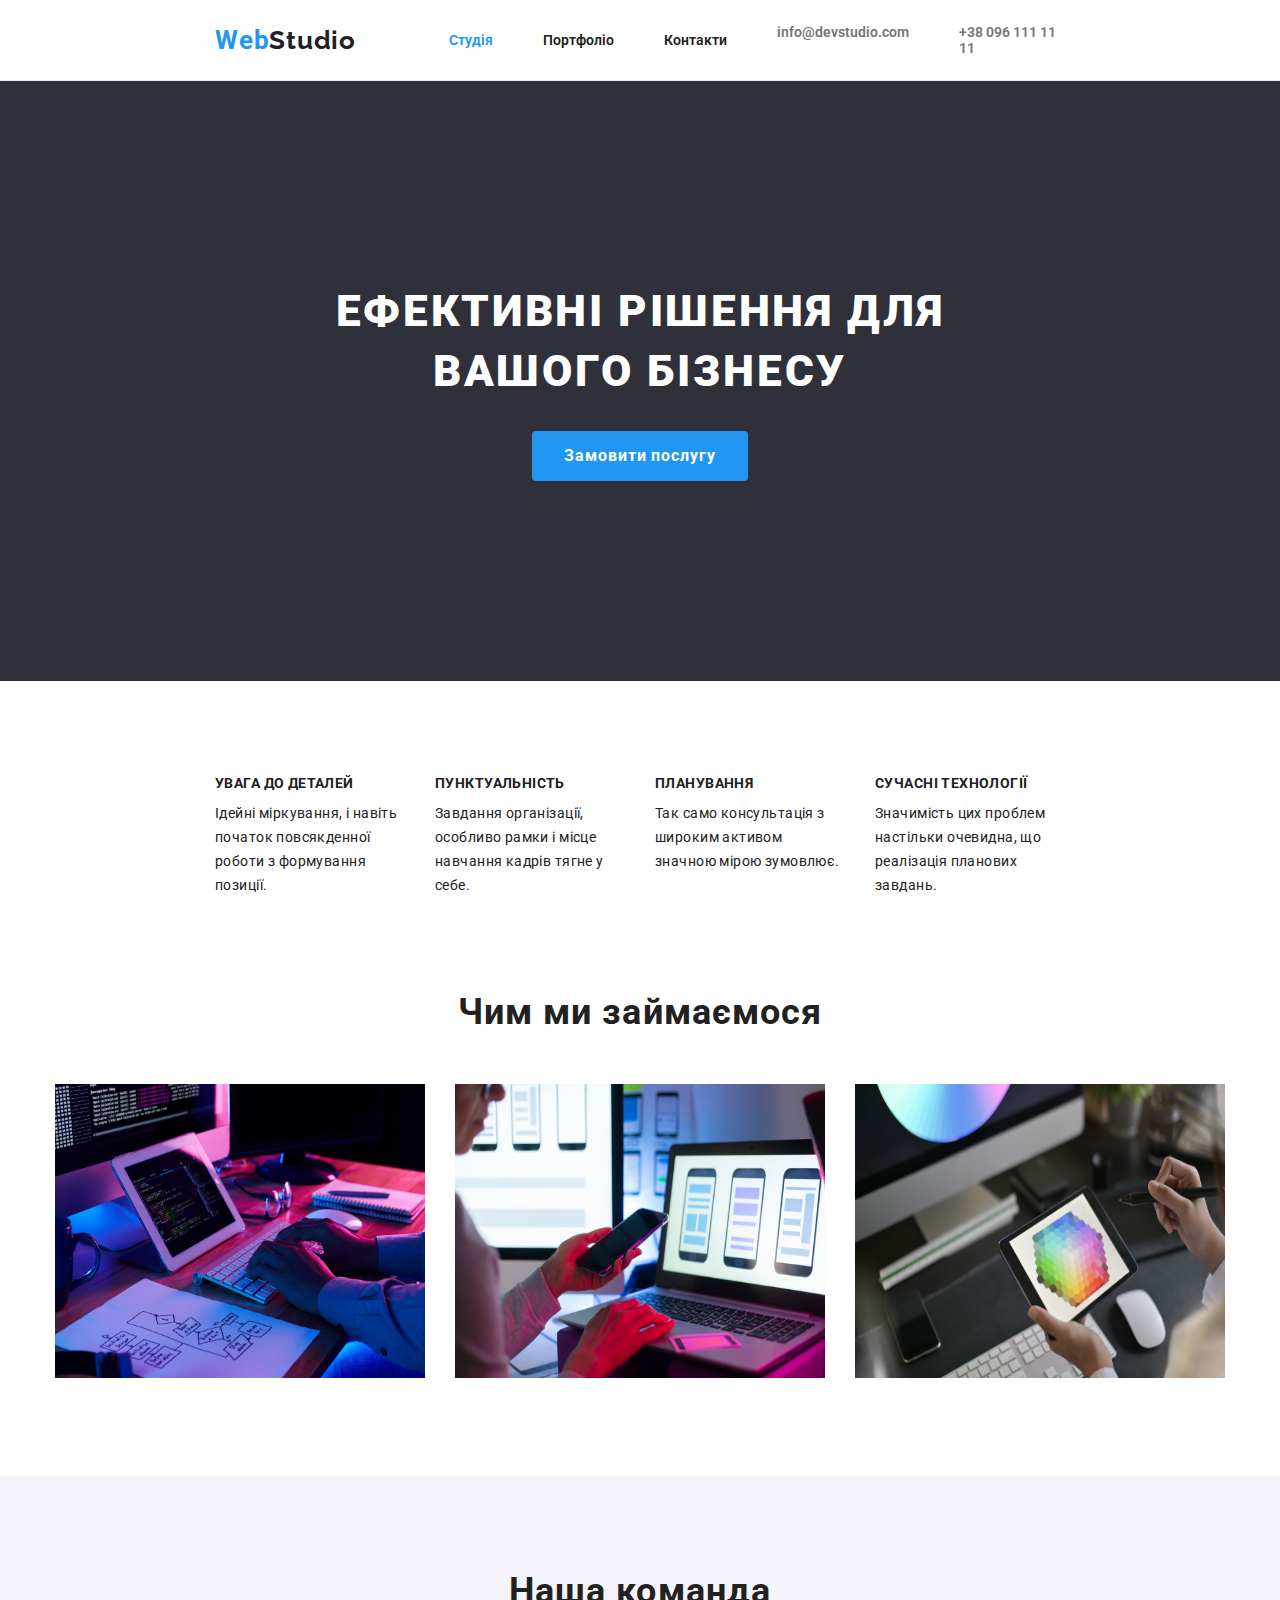
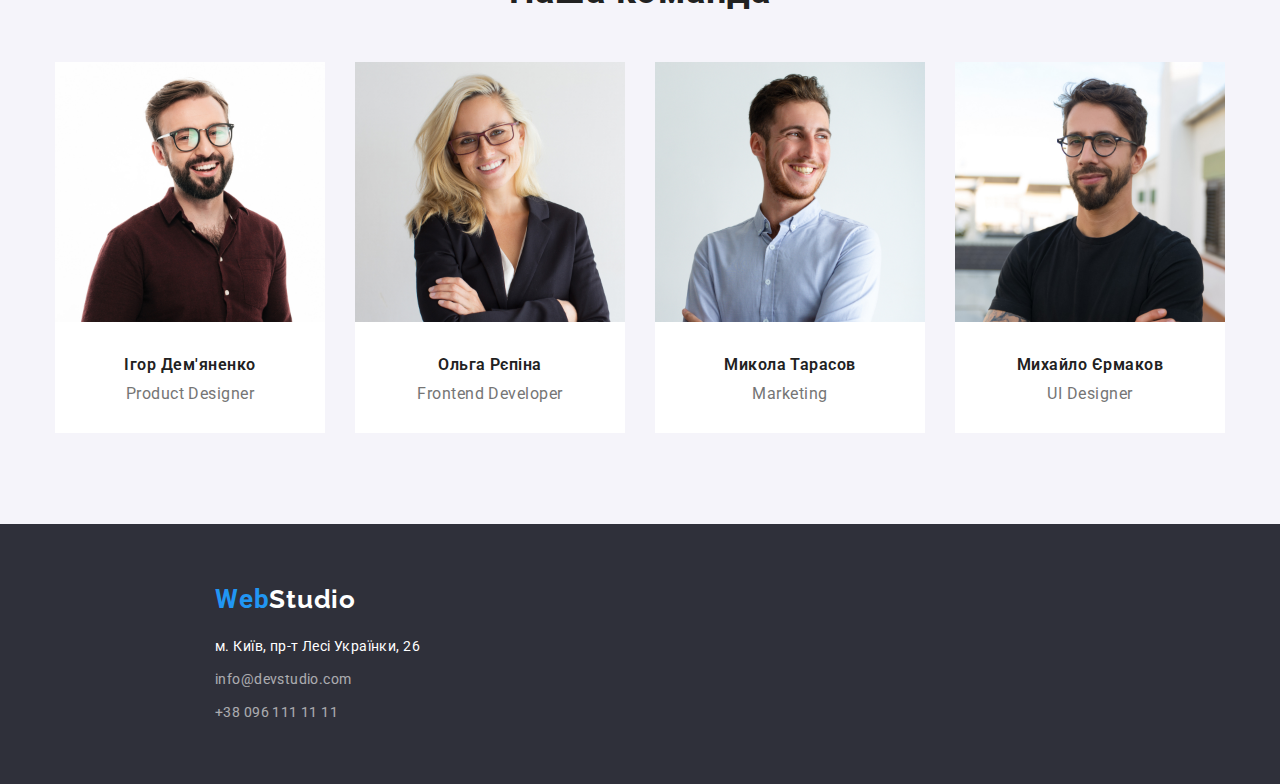
==== index.html @ af5ddb15 "1 commit" ====
<!DOCTYPE html>
<html lang="en">
<head>
    <meta charset="UTF-8">
    <meta name="viewport" content="width=device-width, initial-scale=1.0">
    <title>WebStudio</title>
    <link href="https://fonts.googleapis.com/css2?family=Roboto:wght@400;700&display=swap"  rel="stylesheet">
    <link href="https://fonts.googleapis.com/css2?family=Raleway:wght@400;700&display=swap" rel="stylesheet">
    <link rel="stylesheet" href="css/reset.css">
    <link rel="stylesheet" href="css/normalize.css">
    <link rel="stylesheet" href="css/styles.css">
    <link rel="stylesheet" href="css/index.css">
</head>
<body>
    <header>
        <section>
            <div class="container">
                <nav>
                    <a href="/index.html" class="main-title"><span>Web</span>Studio</a>
                    <ul>
                        <li><a href="/index.html" style="color: #2196F3;">Студія</a></li>
                        <li><a href="/portfolio.html">Портфоліо</a></li>
                        <li><a href="#our-team">Контакти</a></li>
                    </ul>
                </nav>
                <ul>
                    <li><a href="mailto:info@devstudio.com">info@devstudio.com</a></li>
                    <li>+38 096 111 11 11</li>
                </ul>
            </div>
        </section>
    </header>
    <main>
        <section class="resolution">
            <div class="container">
                <h1>Ефективні рішення для вашого бізнесу</h1>
                <div>
                    <button>Замовити послугу</button>
                </div>
            </div>
        </section>
        <section class="info">
            <div class="container">
                <ul>
                    <li>
                        <h5>Увага до деталей</h5>
                        <p>Ідейні міркування, і навіть початок повсякденної роботи з формування позиції.</p>
                    </li>
                    <li>
                        <h5>Пунктуальність</h5>
                        <p>Завдання організації, особливо рамки і місце навчання кадрів тягне у себе.</p>
                    </li>
                    <li>
                        <h5>Планування</h5>
                        <p>Так само консультація з широким активом значною мірою зумовлює.</p>
                    </li>
                    <li>
                        <h5>Сучасні технології</h5>
                        <p>Значимість цих проблем настільки очевидна, що реалізація планових завдань.</p>
                    </li>
                </ul>
            </div>
        </section>
        <section class="what-we-do">
            <div class="container">
                <h2>Чим ми займаємося</h2>
                <ul>
                    <li><img src="image/keyboard.jpg" alt="" width="370px" height="294px"></li>
                    <li><img src="image/telephone.jpg" alt="" width="370px" height="294px"></li>
                    <li><img src="image/table.jpg" alt="" width="370px" height="294px"></li>
                </ul>
            </div>
        </section>
        <section id="our-team">
            <div class="container">
                <h2>Наша команда</h2>
                <ul>
                    <li>
                        <img src="image/person1.jpg" alt="person1" width="270px" height="260px">
                        <h5>Ігор Дем'яненко</h5>
                        <h6>Product Designer</h6>
                    </li>
                    <li>
                        <img src="image/person2.jpg" alt="person2" width="270px" height="260px">
                        <h5>Ольга Рєпіна</h5>
                        <h6>Frontend Developer</h6>
                    </li>
                    <li>
                        <img src="image/person3.jpg" alt="person3" width="270px" height="260px">
                        <h5>Микола Тарасов</h5>
                        <h6>Marketing</h6>
                    </li>
                    <li>
                        <img src="image/person4.jpg" alt="person4" width="270px" height="260px">
                        <h5>Михайло Єрмаков</h5>
                        <h6>UI Designer</h6>
                    </li>
                </ul>
            </div>
        </section>
    </main>
    <footer>
        <section>
            <div class="container">
                <a href="/index.html" class="main-title"><span>Web</span>Studio</a>
                <div>
                    <ul>
                        <li><a href="https://www.google.com.ua/maps/place/GoITeens/@50.4270576,30.5377054,21z/data=!4m6!3m5!1s0x40d4cf11a1516e25:0xcb31e5389cead445!8m2!3d50.4270472!4d30.5377493!16s%2Fg%2F11kprqb_30?hl=ru&amp;entry=ttu&amp;g_ep=EgoyMDI0MTAxNi4wIKXMDSoASAFQAw%3D%3D" target="_blank">м. Київ, пр-т Лесі Українки, 26</a></li>
                        <li><a href="mailto:info@devstudio.com">info@devstudio.com</a></li>
                        <li>+38 096 111 11 11</li>
                    </ul>
                </div>
            </div>
        </section>
    </footer>
</body>
</html>
---- css/styles.css ----
.main-title
{
    font-family: 'Raleway';
    font-size: 26px;
    font-weight: 700;
    line-height: 30.52px;
    letter-spacing: 0.03em;
}

.main-title span
{
    color: #2196F3;
}

/* header */

header
{
    border-bottom: 1px solid #ECECEC;
}

header a:nth-of-type(n+2)
{
    font-size: 14px;
    font-weight: 500;
    line-height: 16.41px;
    letter-spacing: 0.02em;
}

header nav li a, header ul li
{
    font-size: 14px;
    font-weight: 600;
}

header li a:hover
{
    color: #2196F3;
}

header .container
{
    display: flex;
    align-items: center;
    height: 80px;
    justify-content: space-between;
}

header ul
{
    display: flex;
}

header nav
{
    display: flex;
    align-items: center;
}

header .container > ul li
{
    margin-left: 50px;
    color: #757575;
}

header nav ul
{
    margin-left: 93px;
    gap: 50px;
}

/* footer */

footer
{
    background-color: #2F303A;
}

footer .main-title
{
    color: #FFFFFF;
}

footer li
{
    font-size: 14px;
    font-weight: 400;
    line-height: 24px;
    letter-spacing: 0.03em;
    color: #FFFFFF;
}

footer li:nth-last-of-type(-n+2)
{
    opacity: 60%;
}

footer .container
{
    padding: 60px 15px;
}

footer ul
{
    display: flex;
    flex-direction: column;
    gap: 9px;
    padding-top: 20px;
}
---- css/index.css ----
/* main index*/

/* section 1 */

main .resolution
{
    background-color: #2F303A;
}

main .resolution h1
{
    font-size: 44px;
    font-weight: 900;
    line-height: 60px;
    letter-spacing: 0.06em;
    color: #FFFFFF;
    text-align: center;
    text-transform: uppercase;
    max-width: 700px;
    margin-bottom: 30px;
}

main .resolution button
{
    font-size: 16px;
    font-weight: 700;
    line-height: 30px;
    letter-spacing: 0.06em;
    color: #FFFFFF;
    background-color: #2196F3;
    border-radius: 4px;
    padding: 10px 32px;
    text-align: center;
    cursor: pointer;
}

main .resolution .container
{
    display: flex;
    flex-direction: column;
    justify-content: center;
    align-items: center;
    height: 600px;
}

/* section 2 */

main .info h5
{
    font-size: 14px;
    font-weight: 700;
    line-height: 16.41px;
    letter-spacing: 0.03em;
    margin-bottom: 10px;
    text-transform: uppercase;
}

main .info p
{
    font-size: 14px;
    font-weight: 400;
    line-height: 24px;
    letter-spacing: 0.03em;
}

main .info ul
{
    display: flex;
    justify-content: center;
    gap: 30px;
    margin: 94px 0;
}

main .info li
{
    width: 270px;
}

/* section 3 */

main .what-we-do h2
{
    font-size: 36px;
    font-weight: 700;
    line-height: 42.19px;
    letter-spacing: 0.03em;
    text-align: center;
    margin-bottom: 50px;
}

main .what-we-do .container
{
    display: flex;
    flex-direction: column;
}

main .what-we-do ul
{
    display: flex;
    justify-content: center;
    gap: 30px;
    margin-bottom: 94px;
}

/* section 4 */

main #our-team
{
    background-color: #F5F4FA;
    height: 648px;
}

main #our-team h2
{
    font-size: 36px;
    font-weight: 700;
    line-height: 42.19px;
    letter-spacing: 0.03em;
    text-align: center;
    margin-bottom: 50px;
}

main #our-team h5
{
    font-size: 16px;
    font-weight: 600;
    line-height: 18.75px;
    letter-spacing: 0.03em;
    text-align: center;
    margin: 30px 0 10px;
}

main #our-team h6
{
    font-size: 16px;
    font-weight: 400;
    line-height: 18.75px;
    letter-spacing: 0.03em;
    text-align: center;
    color: #757575;
    padding-bottom: 30px;
}

main #our-team .container
{
    padding: 94px 15px;
}

main #our-team ul
{
    display: flex;
    gap: 30px;
    justify-content: center;
}

main #our-team li
{
    background-color: #FFFFFF;
}
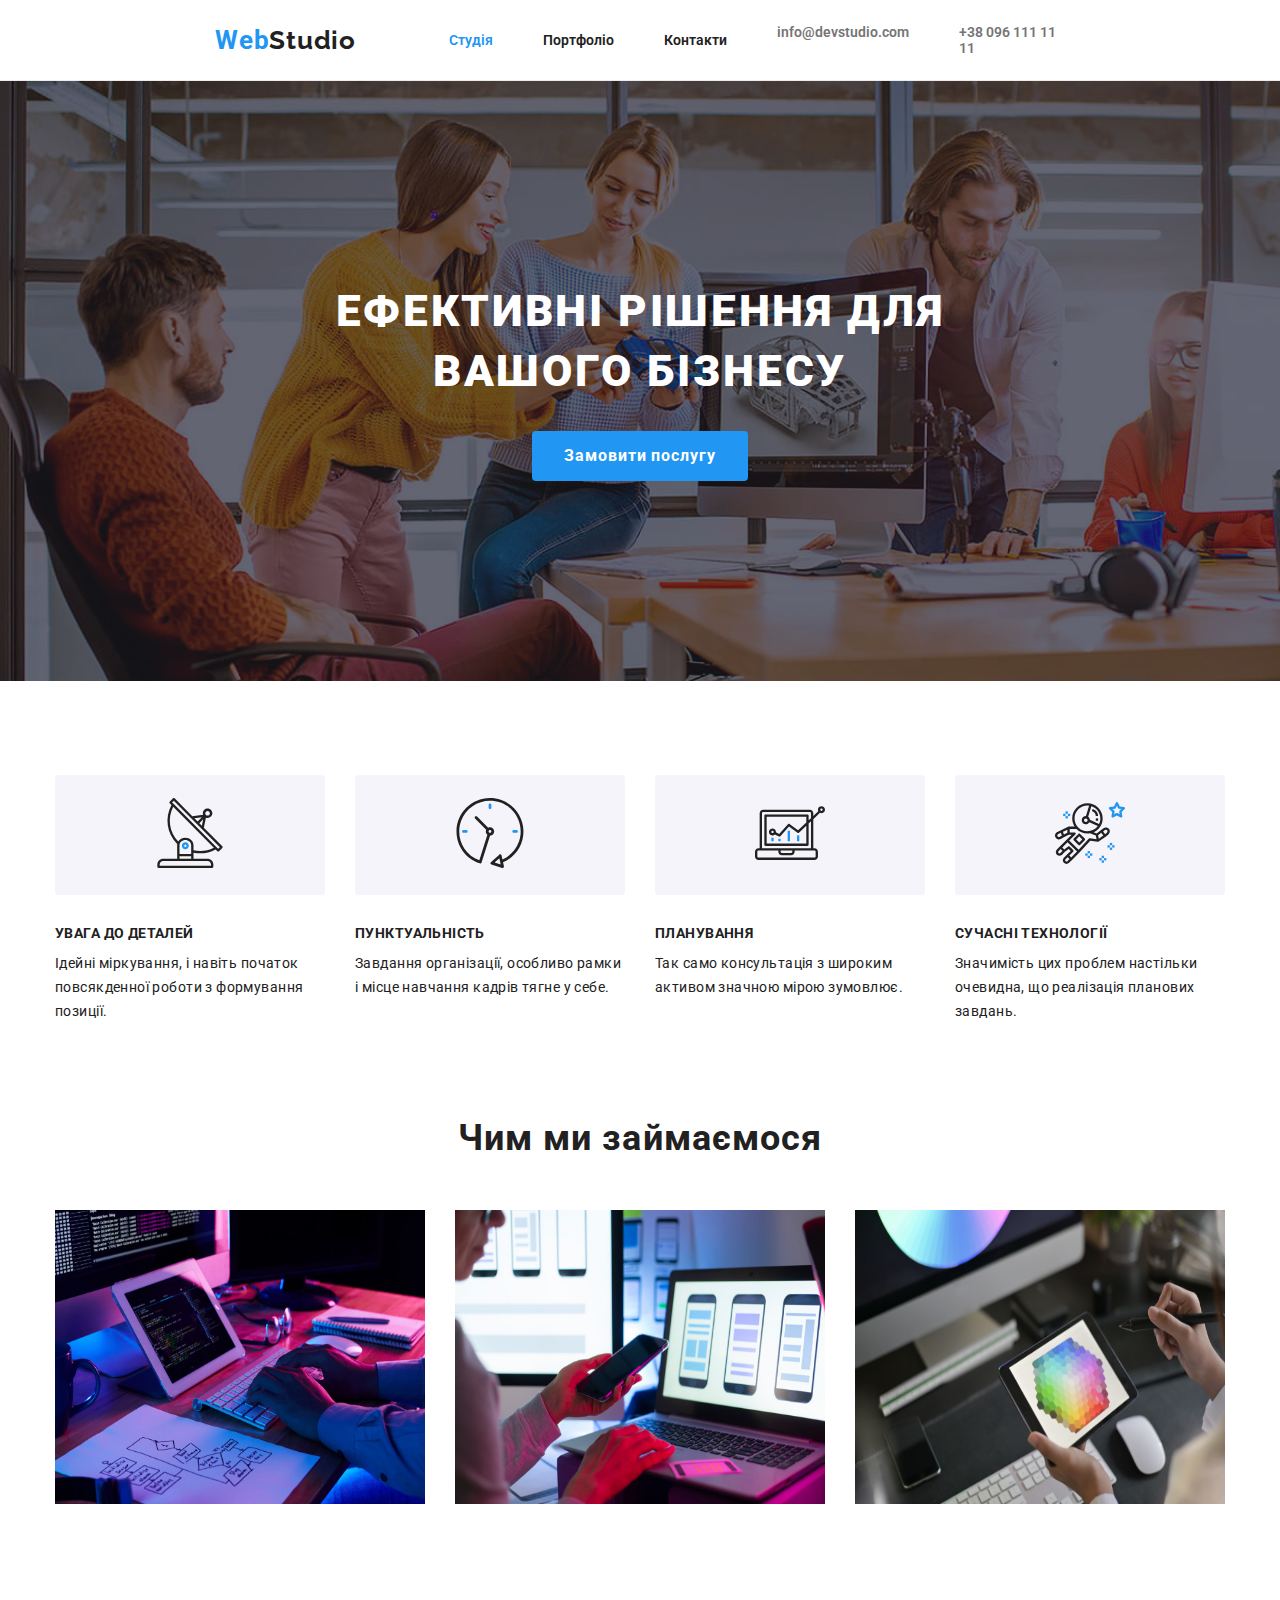
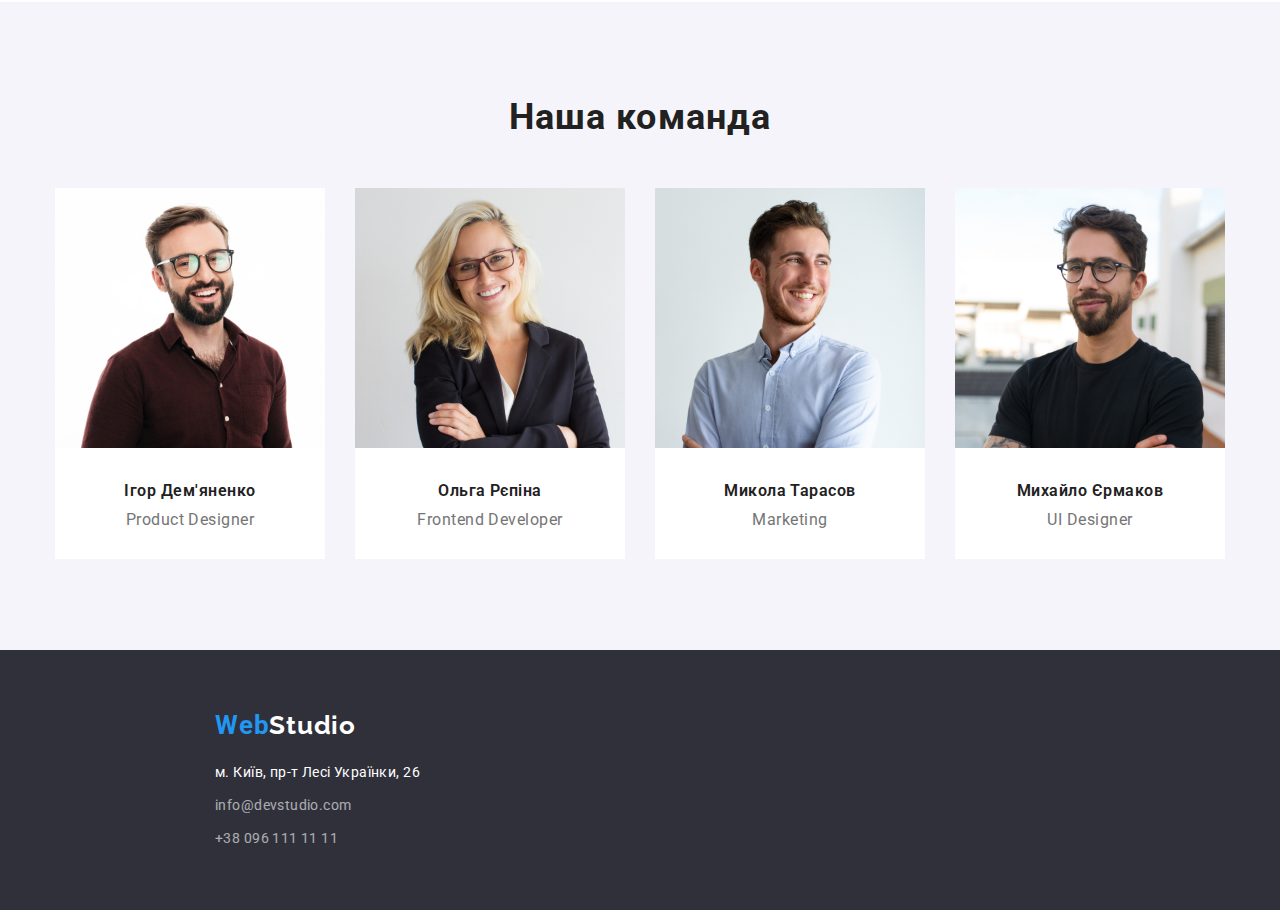
==== commit 05623968: "2 commit" ====
--- a/index.html
+++ b/index.html
@@ -43,18 +43,80 @@
             <div class="container">
                 <ul>
                     <li>
+                        <div>
+                            <svg width="70" height="70" viewBox="0 0 70 70" fill="none" xmlns="http://www.w3.org/2000/svg">
+                                <path d="M67.3163 48.3385L48.8468 29.7337L50.8966 19.6373C51.4256 19.8438 51.9879 19.9517 52.5556 19.9558H52.5696C55.1777 19.9866 57.3169 17.8974 57.3479 15.2893C57.3788 12.6812 55.2894 10.542 52.6813 10.5111C50.0732 10.4803 47.934 12.5695 47.9031 15.1776C47.8965 15.7357 47.9888 16.2905 48.176 16.8163L37.326 18.1405L19.6276 0.35C19.4105 0.128479 19.1141 0.00247917 18.804 0C18.4977 0.00160417 18.2044 0.123521 17.9873 0.3395L14.6786 3.6295C14.2232 4.08508 14.2232 4.82358 14.6786 5.27917L16.459 7.08517C9.56162 19.7681 11.8019 35.4741 21.9703 45.7228C22.0636 45.8121 22.1718 45.8843 22.29 45.9363C22.2165 46.3311 22.1781 46.7317 22.1756 47.1333V60.6667H8.17562C4.95562 60.6705 2.34608 63.28 2.34229 66.5V68.8333C2.34229 69.4776 2.86466 70 3.50895 70H57.1756C57.8199 70 58.3423 69.4776 58.3423 68.8333V66.5C58.3385 63.28 55.729 60.6705 52.509 60.6667H38.509V54.6688C40.7021 55.1288 42.9367 55.3633 45.1776 55.3688C50.5548 55.363 55.8464 54.0225 60.5776 51.4675L62.3673 53.2677C62.5844 53.4892 62.8808 53.6152 63.191 53.6177C63.4972 53.6161 63.7905 53.4941 64.0076 53.2782L67.3163 49.9882C67.7717 49.5326 67.7717 48.7941 67.3163 48.3385ZM50.9246 13.6348C51.8383 12.726 53.3157 12.7301 54.2244 13.6437C55.1332 14.5574 55.1291 16.0348 54.2155 16.9435C53.7781 17.3785 53.1864 17.6226 52.5695 17.6225H52.5625C51.2739 17.6158 50.2345 16.5658 50.2412 15.2771C50.2445 14.6602 50.4918 14.0699 50.9291 13.6348H50.9246ZM48.1783 21.301L46.8693 27.7445L44.298 25.158L48.1783 21.301ZM46.853 19.3282L42.653 23.5037L39.4038 20.237L46.853 19.3282ZM52.509 63C54.442 63 56.009 64.567 56.009 66.5V67.6667H4.67562V66.5C4.67562 64.567 6.2426 63 8.17562 63H52.509ZM36.1756 58.3333V60.6667H24.509V58.3333H36.1756ZM24.509 56V47.1333C24.509 44.303 27.1258 42 30.3423 42C33.5588 42 36.1756 44.303 36.1756 47.1333V56H24.509ZM38.509 52.29V47.1333C38.509 43.0162 34.8456 39.6667 30.3423 39.6667C27.4306 39.622 24.7079 41.1041 23.165 43.5738C14.2887 34.2249 12.2899 20.2875 18.1805 8.82073L58.872 49.7455C52.5886 52.9419 45.3857 53.8418 38.509 52.29ZM63.2038 50.7943L61.56 49.1412L18.7923 6.11567L17.1415 4.46133L18.7923 2.81633L36.15 20.272C36.1581 20.272 36.1628 20.2872 36.171 20.293L64.8593 49.1493L63.2038 50.7943Z" fill="#212121"/>
+                                <path d="M30.3528 44.3333H30.3423C28.4093 44.3304 26.84 45.895 26.837 47.8281C26.8341 49.7611 28.3988 51.3304 30.3318 51.3333H30.3423C32.2753 51.3362 33.8446 49.7716 33.8475 47.8386C33.8505 45.9055 32.2858 44.3362 30.3528 44.3333ZM31.1695 48.6605C30.9498 48.8789 30.6522 49.0012 30.3423 49C29.698 48.9966 29.1784 48.4716 29.1817 47.8273C29.1834 47.5189 29.307 47.2237 29.5256 47.0062C29.7428 46.7902 30.036 46.6683 30.3423 46.6667C30.9866 46.67 31.5062 47.195 31.5028 47.8393C31.5012 48.1477 31.3776 48.4429 31.159 48.6605H31.1695Z" fill="#2196F3"/>
+                            </svg> 
+                        </div>
                         <h5>Увага до деталей</h5>
                         <p>Ідейні міркування, і навіть початок повсякденної роботи з формування позиції.</p>
                     </li>
                     <li>
+                        <div>
+                            <svg width="70" height="70" viewBox="0 0 70 70" fill="none" xmlns="http://www.w3.org/2000/svg">
+                                <g clip-path="url(#clip0_11_2702)">
+                                    <path d="M68.4614 33.4715C68.4576 14.9819 53.4656 -0.00373771 34.9754 6.99302e-07C16.4858 0.00373911 1.50017 14.9963 1.50391 33.4859C1.50711 48.0502 10.9252 60.9413 24.7995 65.3713C24.9319 65.413 25.0697 65.4343 25.2081 65.4338C25.4719 65.4333 25.7304 65.3628 25.9573 65.2287C26.2527 65.0541 26.4732 64.7764 26.5768 64.449L35.0315 37.6521C37.3429 37.6404 39.2068 35.7568 39.1945 33.4459C39.1827 31.1345 37.2997 29.2706 34.9883 29.2824C34.3666 29.285 33.753 29.4282 33.1944 29.7011L22.0251 18.5302C21.4707 17.9951 20.5879 18.0106 20.0528 18.5644C19.5305 19.1054 19.5305 19.962 20.0528 20.503L31.2162 31.6792C30.3596 33.4277 30.8493 35.5383 32.3895 36.7303L24.3338 62.2647C8.41354 56.4002 0.261689 38.7405 6.12618 22.8203C11.9907 6.90002 29.6503 -1.25183 45.5706 4.61266C61.4909 10.4771 69.6427 28.1374 63.7782 44.0571C60.913 51.8351 55.0261 58.1252 47.4548 61.4989L46.5842 57.3989C46.4251 56.6454 45.6844 56.1636 44.9308 56.3233C44.6931 56.3741 44.4726 56.4857 44.291 56.6475L35.8978 64.1409C35.322 64.653 35.2708 65.5347 35.7835 66.1105C35.9501 66.2974 36.1637 66.4362 36.403 66.5126L47.1188 69.9327C47.8521 70.1682 48.6377 69.765 48.8732 69.0312C48.948 68.7994 48.9603 68.5527 48.9101 68.3145L48.0545 64.2915C60.4452 59.0678 68.4902 46.918 68.4614 33.4715ZM34.9829 32.0766C35.753 32.0766 36.3779 32.7014 36.3779 33.4715C36.3779 34.2422 35.753 34.8665 34.9829 34.8665C34.2123 34.8665 33.588 34.2422 33.588 33.4715C33.588 32.7014 34.2123 32.0766 34.9829 32.0766ZM39.5774 64.5916L44.3551 60.3298L45.6737 66.543L39.5774 64.5916Z" fill="#212121"/>
+                                    <path d="M33.5879 6.96732V9.75723C33.5879 10.5279 34.2122 11.1522 34.9828 11.1522C35.753 11.1522 36.3778 10.5279 36.3778 9.75723V6.96732C36.3778 6.1972 35.753 5.57236 34.9828 5.57236C34.2122 5.57236 33.5879 6.1972 33.5879 6.96732Z" fill="#2196F3"/>
+                                    <path d="M8.4787 32.0765C7.70805 32.0765 7.08374 32.7014 7.08374 33.4715C7.08374 34.2421 7.70805 34.8665 8.4787 34.8665H11.2686C12.0393 34.8665 12.6636 34.2421 12.6636 33.4715C12.6636 32.7014 12.0393 32.0765 11.2686 32.0765H8.4787Z" fill="#2196F3"/>
+                                    <path d="M61.4865 34.8665C62.2572 34.8665 62.8815 34.2421 62.8815 33.4715C62.8815 32.7014 62.2572 32.0765 61.4865 32.0765H58.6966C57.9265 32.0765 57.3016 32.7014 57.3016 33.4715C57.3016 34.2421 57.9265 34.8665 58.6966 34.8665H61.4865Z" fill="#2196F3"/>
+                                </g>
+                                <defs>
+                                    <clipPath id="clip0_11_2702">
+                                        <rect width="70" height="70" fill="white"/>
+                                    </clipPath>
+                                </defs>
+                            </svg>
+                        </div>
                         <h5>Пунктуальність</h5>
                         <p>Завдання організації, особливо рамки і місце навчання кадрів тягне у себе.</p>
                     </li>
                     <li>
+                        <div>
+                            <svg width="70" height="70" viewBox="0 0 70 70" fill="none" xmlns="http://www.w3.org/2000/svg">
+                                <g clip-path="url(#clip0_11_2712)">
+                                    <path d="M32.6496 32.7351H34.9817V43.2296H32.6496V32.7351Z" fill="#2196F3"/>
+                                    <path d="M41.978 37.3993H44.3101V43.2296H41.978V37.3993Z" fill="#2196F3"/>
+                                    <path d="M23.3211 40.8975H25.6532V43.2296H23.3211V40.8975Z" fill="#2196F3"/>
+                                    <path d="M16.3248 39.7314H18.6569V43.2295H16.3248V39.7314Z" fill="#2196F3"/>
+                                    <path d="M3.49817 61.8865H59.4689C61.4007 61.8865 62.967 60.3202 62.967 58.3883V53.7241C62.967 51.7922 61.4007 50.2259 59.4689 50.2259H58.3028V21.1468L64.9262 14.8724C66.4635 15.6303 68.3242 15.1702 69.3302 13.7815C70.3369 12.3934 70.1957 10.4821 68.9966 9.25681C67.7975 8.03154 65.8901 7.84877 64.4798 8.82409C63.0701 9.79998 62.569 11.6498 63.2933 13.2036L58.3028 17.9345V15.2442C58.3028 13.3124 56.7365 11.7461 54.8046 11.7461H8.16239C6.23054 11.7461 4.66422 13.3124 4.66422 15.2442V50.2259H3.49817C1.56632 50.2259 0 51.7922 0 53.7241V58.3883C0 60.3202 1.56632 61.8865 3.49817 61.8865ZM66.4652 10.58C67.1091 10.58 67.6312 11.1021 67.6312 11.7461C67.6312 12.39 67.1091 12.9121 66.4652 12.9121C65.8212 12.9121 65.2991 12.39 65.2991 11.7461C65.2991 11.1021 65.8212 10.58 66.4652 10.58ZM6.99634 15.2442C6.99634 14.6003 7.51844 14.0782 8.16239 14.0782H54.8046C55.4486 14.0782 55.9707 14.6003 55.9707 15.2442V20.1413L53.6386 22.3573V17.5763C53.6386 16.9324 53.1165 16.4103 52.4725 16.4103H10.4945C9.85055 16.4103 9.32845 16.9324 9.32845 17.5763V46.7277C9.32845 47.3717 9.85055 47.8938 10.4945 47.8938H52.4725C53.1165 47.8938 53.6386 47.3717 53.6386 46.7277V25.5651L55.9707 23.3554V50.2259H6.99634V15.2442ZM17.4908 30.403C15.9131 30.3984 14.5279 31.4495 14.1083 32.9702C13.6886 34.491 14.3383 36.104 15.6951 36.9091C17.0513 37.7142 18.7793 37.512 19.9129 36.4149L23.9662 38.4486C24.4371 38.6844 25.0081 38.5739 25.3583 38.1805L33.9745 28.4871L42.4443 34.8337C42.8987 35.1742 43.5329 35.1378 43.9452 34.7478L51.3065 27.7748V45.5617H11.6606V18.7424H51.3065V24.5619L43.0564 32.3747L34.5154 25.9716C34.0303 25.6084 33.3476 25.6767 32.9445 26.1293L24.2099 35.9571L20.9446 34.3242C20.9685 34.1841 20.9833 34.0429 20.989 33.9011C20.989 31.9693 19.4227 30.403 17.4908 30.403ZM18.6569 33.9011C18.6569 34.5451 18.1348 35.0672 17.4908 35.0672C16.8469 35.0672 16.3248 34.5451 16.3248 33.9011C16.3248 33.2572 16.8469 32.7351 17.4908 32.7351C18.1348 32.7351 18.6569 33.2572 18.6569 33.9011ZM25.6532 52.558H37.3138V53.7241C37.3138 54.368 36.7917 54.8901 36.1477 54.8901H26.8193C26.1753 54.8901 25.6532 54.368 25.6532 53.7241V52.558ZM2.33211 53.7241C2.33211 53.0801 2.85422 52.558 3.49817 52.558H23.3211V53.7241C23.3211 55.6559 24.8874 57.2223 26.8193 57.2223H36.1477C38.0796 57.2223 39.6459 55.6559 39.6459 53.7241V52.558H59.4689C60.1128 52.558 60.6349 53.0801 60.6349 53.7241V58.3883C60.6349 59.0323 60.1128 59.5544 59.4689 59.5544H3.49817C2.85422 59.5544 2.33211 59.0323 2.33211 58.3883V53.7241Z" fill="#212121"/>
+                                </g>
+                                <defs>
+                                    <clipPath id="clip0_11_2712">
+                                        <rect width="70" height="70" fill="white"/>
+                                    </clipPath>
+                                </defs>
+                            </svg>                                
+                        </div>
                         <h5>Планування</h5>
                         <p>Так само консультація з широким активом значною мірою зумовлює.</p>
                     </li>
                     <li>
+                        <div>
+                            <svg width="70" height="70" viewBox="0 0 70 70" fill="none" xmlns="http://www.w3.org/2000/svg">
+                                <path d="M69.9433 9.8964C69.8056 9.47516 69.4416 9.16727 69.0018 9.10301L64.8228 8.49515L62.9526 4.70812C62.5606 3.91008 61.2527 3.91008 60.8608 4.70812L58.9906 8.49515L54.8114 9.10315C54.3716 9.16727 54.0076 9.47421 53.8687 9.89654C53.7323 10.3189 53.8453 10.7832 54.1639 11.0924L57.1891 14.0407L56.4752 18.2034C56.4005 18.6409 56.5802 19.0831 56.9384 19.3445C57.3012 19.6082 57.7748 19.6408 58.168 19.4331L61.9061 17.4672L65.6442 19.4331C65.8146 19.5229 66.0024 19.5672 66.1879 19.5672C66.4294 19.5672 66.671 19.4926 66.874 19.3444C67.2333 19.0831 67.413 18.6408 67.3372 18.2033L66.6233 14.0405L69.6485 11.0923C69.9654 10.7819 70.0798 10.3187 69.9433 9.8964ZM64.5556 12.7991C64.2815 13.0663 64.1555 13.4536 64.2208 13.8316L64.6385 16.2688L62.4499 15.1185C62.2795 15.0286 62.0929 14.9843 61.9061 14.9843C61.7195 14.9843 61.534 15.0286 61.3624 15.1185L59.1736 16.2688L59.5913 13.8316C59.6567 13.4536 59.5306 13.0675 59.2565 12.7991L57.4843 11.0725L59.932 10.7166C60.3124 10.6618 60.6402 10.4226 60.8106 10.0784L61.9049 7.86172L62.9992 10.0784C63.1696 10.4225 63.4974 10.6618 63.8778 10.7166L66.3255 11.0725L64.5556 12.7991Z" fill="#2196F3"/>
+                                <path d="M57.167 44.8923H54.8336V47.2257H57.167V44.8923Z" fill="#2196F3"/>
+                                <path d="M57.167 49.5591H54.8336V51.8925H57.167V49.5591Z" fill="#2196F3"/>
+                                <path d="M59.5004 47.2257H57.167V49.5591H59.5004V47.2257Z" fill="#2196F3"/>
+                                <path d="M54.8337 47.2257H52.5003V49.5591H54.8337V47.2257Z" fill="#2196F3"/>
+                                <path d="M49.0002 57.7259H46.6668V60.0593H49.0002V57.7259Z" fill="#2196F3"/>
+                                <path d="M49.0002 62.3926H46.6668V64.726H49.0002V62.3926Z" fill="#2196F3"/>
+                                <path d="M51.3337 60.0593H49.0002V62.3927H51.3337V60.0593Z" fill="#2196F3"/>
+                                <path d="M46.6668 60.0593H44.3334V62.3927H46.6668V60.0593Z" fill="#2196F3"/>
+                                <path d="M35 53.0592H32.6666V55.3926H35V53.0592Z" fill="#2196F3"/>
+                                <path d="M35 57.7259H32.6666V60.0593H35V57.7259Z" fill="#2196F3"/>
+                                <path d="M37.3334 55.3925H35V57.7259H37.3334V55.3925Z" fill="#2196F3"/>
+                                <path d="M32.6666 55.3925H30.3332V57.7259H32.6666V55.3925Z" fill="#2196F3"/>
+                                <path d="M12.833 13.3918H10.4996V15.7252H12.833V13.3918Z" fill="#2196F3"/>
+                                <path d="M12.833 18.0587H10.4996V20.3921H12.833V18.0587Z" fill="#2196F3"/>
+                                <path d="M15.1663 15.7253H12.8329V18.0587H15.1663V15.7253Z" fill="#2196F3"/>
+                                <path d="M10.4996 15.7253H8.1662V18.0587H10.4996V15.7253Z" fill="#2196F3"/>
+                                <path d="M54.0635 30.9738C53.4348 30.1256 52.5119 29.5797 51.4642 29.4326C50.4119 29.2833 49.3735 29.5597 48.5335 30.2026L45.7952 32.3014L45.794 32.3026L41.6429 35.4025L38.6725 34.2195C43.9692 31.843 47.6712 26.545 47.6712 20.3942C47.6712 12.0314 40.8402 5.22739 32.4436 5.22739C24.047 5.22739 17.2162 12.0314 17.2162 20.3942C17.2162 23.4253 18.1226 26.244 19.6662 28.6158L13.6204 28.5633C13.6169 28.5633 13.6134 28.5633 13.6099 28.5633C13.5912 28.5633 13.5761 28.5726 13.5586 28.5738C13.4431 28.5785 13.3299 28.6019 13.2191 28.6415C13.1911 28.652 13.162 28.6579 13.1352 28.6706C13.1212 28.6765 13.1072 28.6776 13.0932 28.6846L6.02078 32.1764C6.01955 32.1764 6.01846 32.1764 6.01846 32.1775L1.87663 34.1693C1.8311 34.1891 1.78448 34.2159 1.73895 34.2463C0.0880496 35.3452 -0.474284 37.5036 0.429989 39.2676C0.911793 40.2056 1.73198 40.8964 2.74003 41.2125C3.12859 41.3337 3.52521 41.3933 3.91952 41.3933C4.55308 41.3933 5.18077 41.2382 5.75582 40.9314L8.79157 39.3167L13.7441 36.7593L16.7122 36.7418L4.80848 48.5884C4.80738 48.5896 4.80615 48.5896 4.80492 48.5907L1.8765 51.5074C1.18469 52.1958 0.80433 53.1092 0.80433 54.0835C0.80433 55.0565 1.18469 55.9723 1.8765 56.6619C2.58703 57.3689 3.52152 57.7236 4.45601 57.7236C5.39173 57.7236 6.32498 57.3689 7.03785 56.6619L9.91254 53.7988L13.7206 50.9556L15.6912 52.9179L11.8376 56.7552C11.8365 56.7564 11.8352 56.7564 11.834 56.7575L8.90559 59.6741C8.21378 60.3625 7.83343 61.276 7.83343 62.2502C7.83343 63.2233 8.21378 64.139 8.90559 64.8287C9.61613 65.5356 10.5518 65.8903 11.4863 65.8903C12.4208 65.8903 13.3565 65.5356 14.0682 64.8287L16.9977 61.912L21.6842 57.2453C21.6854 57.2441 21.6854 57.243 21.6865 57.2417L23.8951 55.0542L23.8869 55.046C23.9009 55.0321 23.9207 55.0273 23.9348 55.0122L35.2353 42.6349L42.8281 43.7153C42.8829 43.7235 42.9377 43.7269 42.9926 43.7269C43.1338 43.7269 43.2703 43.6931 43.4021 43.6429C43.4406 43.629 43.4744 43.6103 43.5106 43.5917C43.5526 43.5706 43.5969 43.559 43.6367 43.5322L50.6659 38.8655C50.6916 38.848 50.7056 38.82 50.73 38.8014C50.758 38.7792 50.7931 38.7699 50.8186 38.7453L53.5999 36.1401C55.0471 34.7841 55.2466 32.5628 54.0635 30.9738ZM4.66027 38.8722C4.28114 39.0752 3.85061 39.116 3.43881 38.9854C3.03042 38.8583 2.69915 38.5793 2.50541 38.2025C2.15308 37.5165 2.35721 36.6811 2.97436 36.2297L5.84796 34.8471L6.53977 36.869L6.8303 37.7183L4.66027 38.8722ZM12.3102 34.8741L8.92336 36.6241L8.36459 34.9907L7.96331 33.817L12.3968 31.6282L12.3102 34.8741ZM45.3402 20.3919C45.3402 22.4009 44.8607 24.2957 44.03 25.9908L34.8832 21.8362C34.7875 20.5821 34.1366 19.4842 33.1589 18.8005L36.3615 8.16853C41.5626 9.82298 45.3402 14.6752 45.3402 20.3919ZM19.5519 20.3919C19.5519 13.3159 25.3363 7.55834 32.4461 7.55834C32.9991 7.55834 33.5404 7.60496 34.0759 7.67264L30.9434 18.0714C30.9014 18.0701 30.8617 18.0585 30.8185 18.0585C28.5598 18.0585 26.7222 19.8902 26.7222 22.1419C26.7222 24.3936 28.5598 26.2254 30.8185 26.2254C32.3375 26.2254 33.65 25.3866 34.3582 24.1591L42.8073 27.9976C40.4564 31.1616 36.6938 33.2255 32.4459 33.2255C25.3363 33.2255 19.5519 27.4679 19.5519 20.3919ZM32.5814 22.1419C32.5814 23.1068 31.7903 23.892 30.8185 23.892C29.8467 23.892 29.0557 23.1068 29.0557 22.1419C29.0557 21.1771 29.8467 20.3919 30.8185 20.3919C31.7903 20.3919 32.5814 21.1771 32.5814 22.1419ZM5.39186 55.0075C4.87506 55.5196 4.03846 55.5185 3.52289 55.0087C3.27433 54.7601 3.13788 54.4324 3.13788 54.0835C3.13788 53.7358 3.27433 53.408 3.52289 53.1619L5.62743 51.0652L7.48944 52.9192L5.39186 55.0075ZM12.4222 63.1743C11.9054 63.6865 11.0677 63.6877 10.552 63.1756C10.3034 62.927 10.167 62.5993 10.167 62.2504C10.167 61.9027 10.3034 61.5748 10.552 61.3287L12.6579 59.231L13.5388 60.1073L14.5211 61.085L12.4222 63.1743ZM20.0384 55.5862C20.0371 55.5873 20.036 55.5873 20.0348 55.5885L16.1742 59.4386L15.2933 58.5623L14.311 57.5846L18.168 53.7451C18.168 53.7451 18.168 53.7451 18.168 53.744C18.1693 53.7428 18.1703 53.7428 18.1716 53.7417C18.2591 53.6542 18.3139 53.5492 18.3676 53.4454C18.3828 53.4151 18.4119 53.3894 18.4248 53.3579C18.461 53.2681 18.4668 53.1713 18.4808 53.0767C18.4878 53.0229 18.5112 52.9729 18.5112 52.9179C18.5112 52.8397 18.4832 52.764 18.4669 52.6869C18.4529 52.6169 18.4529 52.5457 18.426 52.4781C18.3817 52.3685 18.3058 52.2717 18.2265 52.1771C18.2044 52.1514 18.1962 52.1187 18.1717 52.0942C18.1717 52.0942 18.1717 52.0942 18.1705 52.0942C18.1693 52.0931 18.1693 52.0906 18.1682 52.0896L14.6529 48.5895C14.6156 48.5522 14.5678 48.537 14.5258 48.5056C14.464 48.4577 14.4045 48.4134 14.3356 48.3795C14.2692 48.3468 14.2015 48.327 14.1315 48.3083C14.0568 48.2872 13.9845 48.2709 13.9063 48.2651C13.8351 48.2604 13.7686 48.2674 13.6975 48.2756C13.6193 48.2849 13.5459 48.2954 13.47 48.3199C13.3965 48.3433 13.3312 48.3794 13.2636 48.4179C13.2204 48.4424 13.1714 48.4506 13.1305 48.4809L9.25136 51.3767L7.2808 49.4143L12.5286 44.1946L22.0674 53.576L20.0384 55.5862ZM34.9545 40.2372C34.9207 40.2326 34.8891 40.2454 34.8554 40.2431C34.7702 40.2385 34.6886 40.2443 34.6034 40.2583C34.5369 40.2699 34.4739 40.2828 34.4109 40.3049C34.3362 40.3306 34.2686 40.3656 34.1996 40.4076C34.1343 40.4472 34.0748 40.4892 34.0177 40.5417C33.9896 40.5662 33.9559 40.5779 33.9302 40.6058L23.6527 51.8621L14.1851 42.5507L20.3825 36.3859C20.8387 35.9309 20.8411 35.1924 20.386 34.735C20.1562 34.5052 19.8541 34.392 19.5519 34.3932V34.3921L14.6985 34.4213L14.7592 30.9049L21.5493 30.9633C24.3166 33.7937 28.176 35.5589 32.4461 35.5589C33.4027 35.5589 34.3361 35.4598 35.2449 35.2905C35.3324 35.3605 35.4186 35.4318 35.5284 35.4761L40.7996 37.5761L41.1332 39.2351L41.5228 41.1717L34.9545 40.2372ZM43.7944 40.6269L43.1096 37.219L46.2736 34.8564L47.102 35.9554L48.3445 37.6051L43.7944 40.6269ZM52.0055 34.4341L50.1726 36.1515L48.1356 33.4471L49.9544 32.053C50.2939 31.7917 50.7221 31.6855 51.1421 31.7403C51.5644 31.7998 51.9378 32.0203 52.1921 32.3621C52.6659 33.0003 52.5853 33.8905 52.0055 34.4341Z" fill="#212121"/>
+                                <path d="M29.7545 40.5651L25.0668 35.8984C24.613 35.4446 23.8755 35.4446 23.4205 35.8984L18.734 40.5651C18.5147 40.7856 18.391 41.0819 18.391 41.3922C18.391 41.7026 18.5135 42.0001 18.734 42.2194L23.4205 46.8861C23.648 47.1124 23.9468 47.2256 24.2443 47.2256C24.5418 47.2256 24.8404 47.1124 25.0668 46.8861L29.7545 42.2194C29.9738 42.0001 30.0987 41.7026 30.0987 41.3922C30.0987 41.0819 29.9749 40.7844 29.7545 40.5651ZM24.2443 44.4128L21.2109 41.3922L24.2443 38.3717L27.2788 41.3922L24.2443 44.4128Z" fill="#212121"/>
+                                <path d="M37.5468 11.0923L36.9833 13.3581C37.1385 13.3966 40.7844 14.3463 40.7844 18.0587H43.1178C43.1177 13.6461 39.4742 11.5718 37.5468 11.0923Z" fill="#212121"/>
+                                <path d="M43.1178 20.3919H40.7844V22.7253H43.1178V20.3919Z" fill="#212121"/>
+                            </svg>
+                        </div>
                         <h5>Сучасні технології</h5>
                         <p>Значимість цих проблем настільки очевидна, що реалізація планових завдань.</p>
                     </li>
--- a/css/index.css
+++ b/css/index.css
@@ -3,9 +3,35 @@
 
 /* section 1 */
 
+/* поза курсами */
+
 main .resolution
 {
+    background-image: url("../image/background.png");
+    height: initial;
+}
+
+main .resolution
+{
+    position: relative;
+}
+
+main .resolution::after
+{
+    content: '';
     background-color: #2F303A;
+    opacity: .4;
+    position: absolute;
+    top: 0;
+    left: 0;
+    height: 100%;
+    width: 100%;
+}
+
+main .resolution .container
+{
+    z-index: 1;
+    position: relative;
 }
 
 main .resolution h1
@@ -45,6 +71,19 @@
 }
 
 /* section 2 */
+
+/* поза курсами */
+
+main .info .container div
+{
+    width: 270px;
+    height: 120px;
+    background-color: #F5F4FA;
+    border-radius: 4px;
+    margin-bottom: 30px;
+    align-content: center;
+    text-align: center;
+}
 
 main .info h5
 {
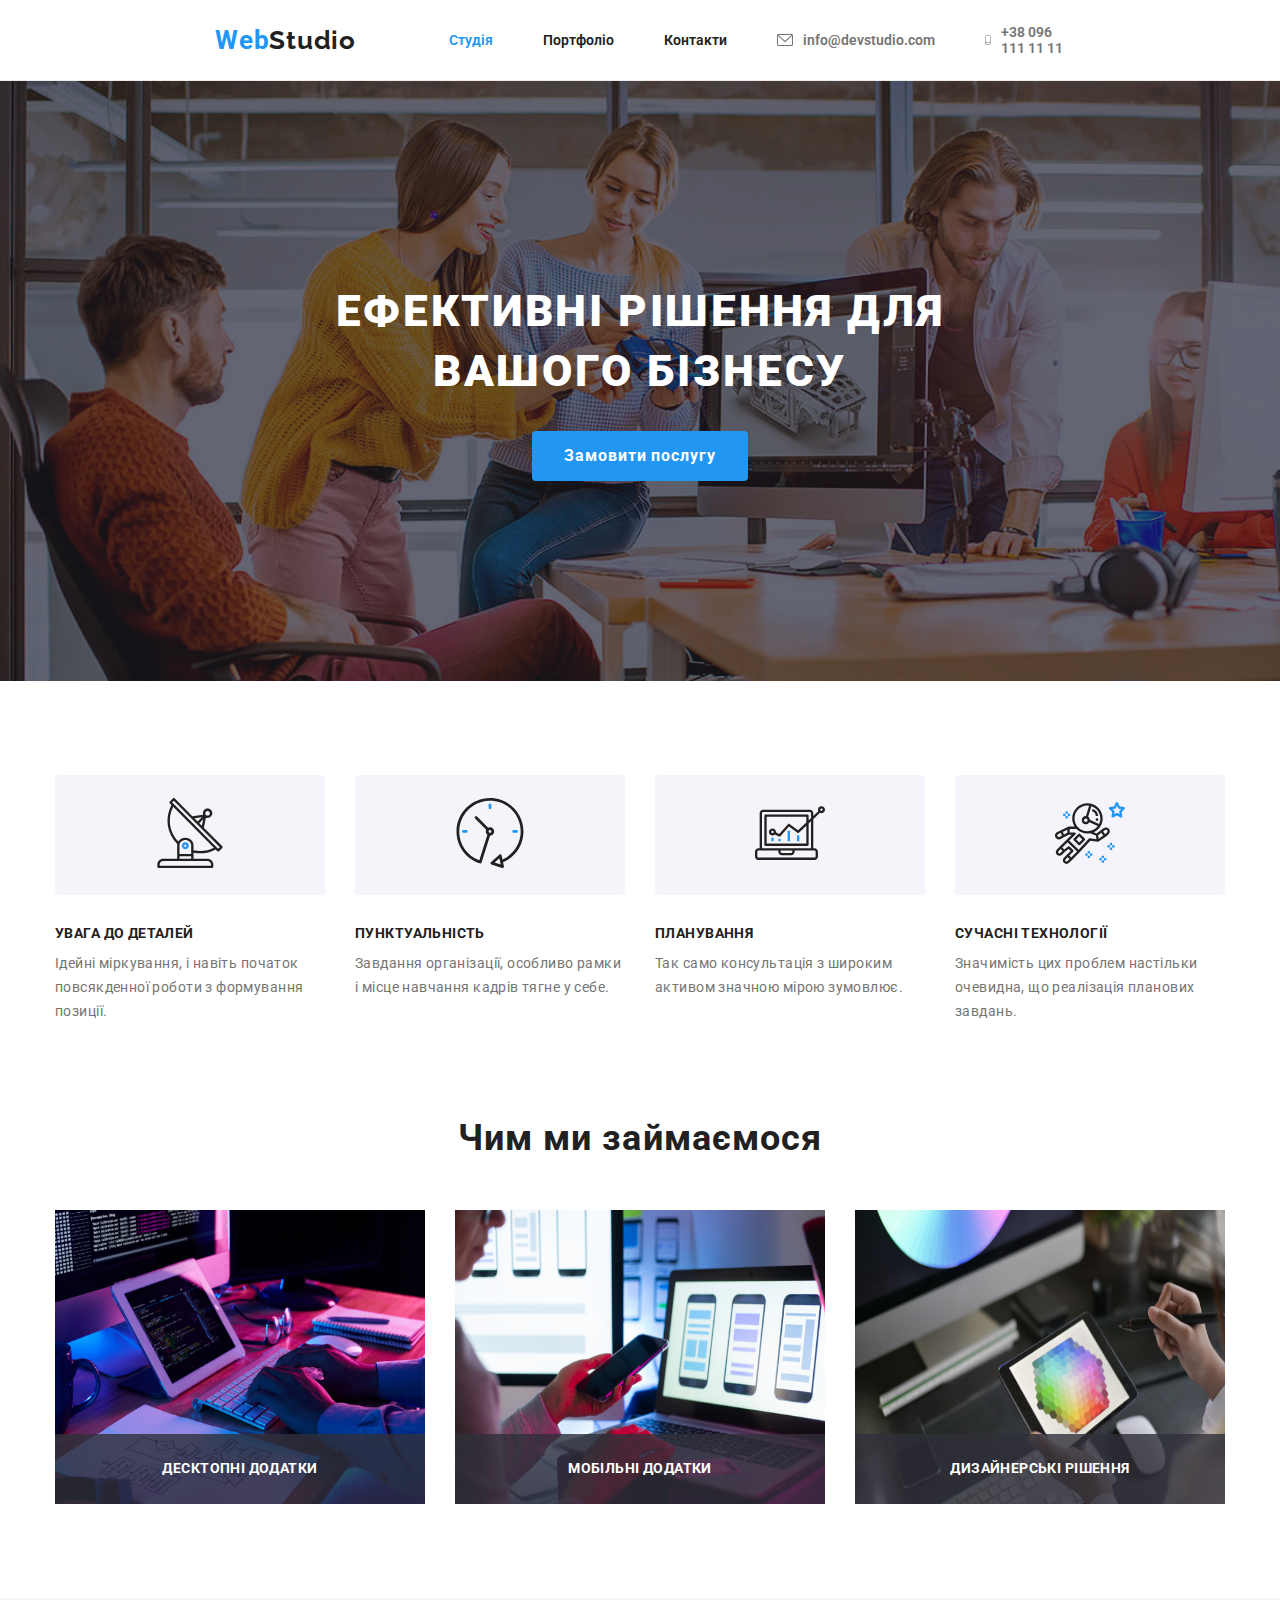
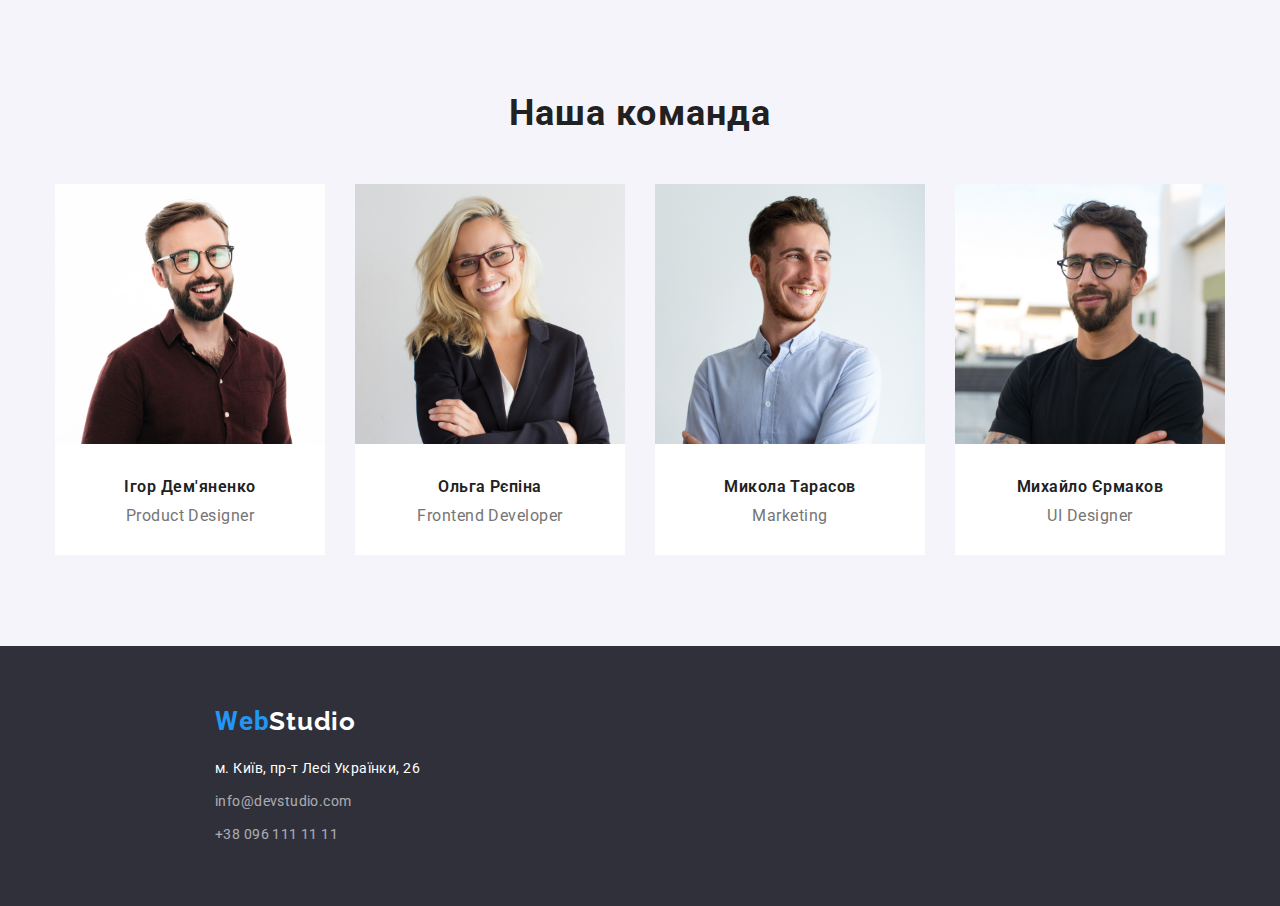
==== commit 901c5ed6: "3 commit" ====
--- a/index.html
+++ b/index.html
@@ -24,8 +24,18 @@
                     </ul>
                 </nav>
                 <ul>
-                    <li><a href="mailto:info@devstudio.com">info@devstudio.com</a></li>
-                    <li>+38 096 111 11 11</li>
+                    <li>
+                        <svg width="16" height="12" viewBox="0 0 16 12" fill="none" xmlns="http://www.w3.org/2000/svg">
+                            <path d="M14.5 0H1.50001C0.672854 0 0 0.672853 0 1.50001V10.5C0 11.3271 0.672854 12 1.50001 12H14.5C15.3271 12 16 11.3271 16 10.5V1.50001C16 0.672853 15.3271 0 14.5 0ZM14.5 0.999994C14.5679 0.999994 14.6325 1.01409 14.6916 1.0387L8 6.83838L1.30833 1.0387C1.36742 1.01412 1.43204 0.999994 1.49998 0.999994H14.5ZM14.5 11H1.50001C1.22414 11 0.999996 10.7759 0.999996 10.5V2.09521L7.67236 7.87792C7.76661 7.95944 7.8833 7.99999 8 7.99999C8.1167 7.99999 8.23339 7.95948 8.32764 7.87792L15 2.09521V10.5C15 10.7759 14.7759 11 14.5 11Z" fill="#757575"/>
+                        </svg> 
+                        <a href="mailto:info@devstudio.com">info@devstudio.com</a></li>
+                    <li>
+                        <svg width="10" height="16" viewBox="0 0 10 16" fill="none" xmlns="http://www.w3.org/2000/svg">
+                            <path d="M8.5 0H1.5C0.672848 0 0 0.672848 0 1.5V14.5C0 15.3272 0.672848 16 1.5 16H8.5C9.32715 16 10 15.3272 10 14.5V1.5C10 0.672848 9.32715 0 8.5 0ZM1.5 1H8.5C8.77588 1 9 1.22412 9 1.5V12H1V1.5C1 1.22412 1.22412 1 1.5 1ZM8.5 15H1.5C1.22412 15 1 14.7759 1 14.5V13H9V14.5C9 14.7759 8.77588 15 8.5 15Z" fill="#757575"/>
+                            <path d="M2.35355 13.7389C2.54882 13.9213 2.54882 14.2169 2.35355 14.3992C2.15828 14.5816 1.84172 14.5816 1.64645 14.3992C1.45118 14.2169 1.45118 13.9213 1.64645 13.7389C1.84172 13.5566 2.15828 13.5566 2.35355 13.7389Z" fill="#757575"/>
+                        </svg>
+                        +38 096 111 11 11
+                    </li>
                 </ul>
             </div>
         </section>
@@ -127,9 +137,24 @@
             <div class="container">
                 <h2>Чим ми займаємося</h2>
                 <ul>
-                    <li><img src="image/keyboard.jpg" alt="" width="370px" height="294px"></li>
-                    <li><img src="image/telephone.jpg" alt="" width="370px" height="294px"></li>
-                    <li><img src="image/table.jpg" alt="" width="370px" height="294px"></li>
+                    <li>
+                        <img src="image/keyboard.jpg" alt="" width="370px" height="294px">
+                        <div>
+                            <h4>Десктопні додатки</h4>
+                        </div>
+                    </li>
+                    <li>
+                        <img src="image/telephone.jpg" alt="" width="370px" height="294px">
+                        <div>
+                            <h4>Мобільні додатки</h4>
+                        </div>
+                    </li>
+                    <li>
+                        <img src="image/table.jpg" alt="" width="370px" height="294px">
+                        <div>
+                            <h4>Дизайнерські рішення</h4>
+                        </div>
+                    </li>
                 </ul>
             </div>
         </section>
--- a/css/styles.css
+++ b/css/styles.css
@@ -14,6 +14,25 @@
 }
 
 /* header */
+
+/* поза курсами */
+
+header .container > ul li
+{
+    display: flex;
+    align-items: center;
+}
+
+header svg
+{
+    padding-right: 10px;
+    fill: #757575;
+}
+
+header .container > ul li:hover:first-of-type path
+{
+    fill: #2196F3;
+}
 
 header
 {
--- a/css/index.css
+++ b/css/index.css
@@ -101,6 +101,7 @@
     font-weight: 400;
     line-height: 24px;
     letter-spacing: 0.03em;
+    color: #757575;
 }
 
 main .info ul
@@ -118,6 +119,18 @@
 
 /* section 3 */
 
+/* за межами курсів */
+
+main .what-we-do .container div
+{
+    height: 70px;
+    width: 370px;
+    align-content: center;
+    background-color: #2F303ACC;
+    position: absolute;
+    top: 224px;
+}
+
 main .what-we-do h2
 {
     font-size: 36px;
@@ -126,6 +139,17 @@
     letter-spacing: 0.03em;
     text-align: center;
     margin-bottom: 50px;
+}
+
+main .what-we-do h4
+{
+    font-size: 14px;
+    font-weight: 700;
+    line-height: 16.41px;
+    letter-spacing: 0.03em;
+    text-align: center;
+    text-transform: uppercase;
+    color: #FFFFFF;
 }
 
 main .what-we-do .container
@@ -140,6 +164,14 @@
     justify-content: center;
     gap: 30px;
     margin-bottom: 94px;
+    position: relative;
+}
+
+main .what-we-do li
+{
+    display: flex;
+    flex-direction: column;
+    align-items: center;
 }
 
 /* section 4 */
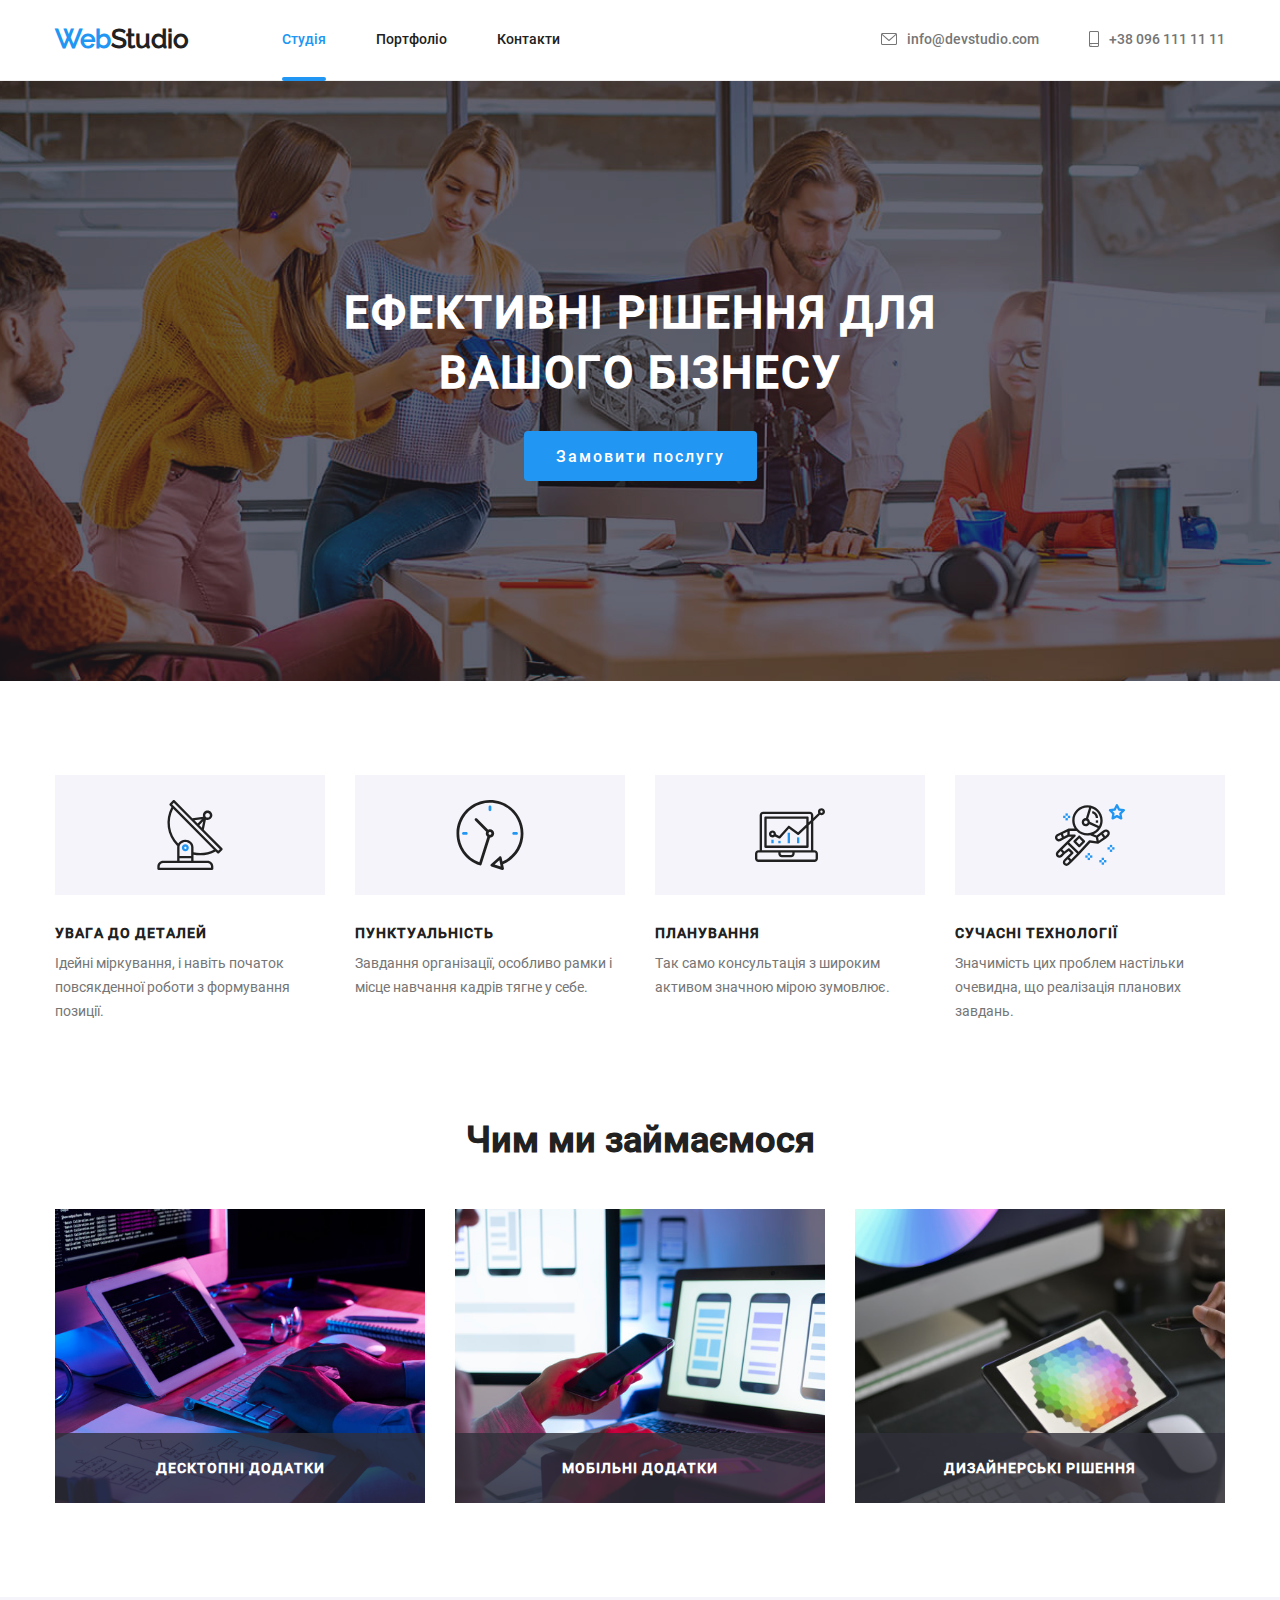
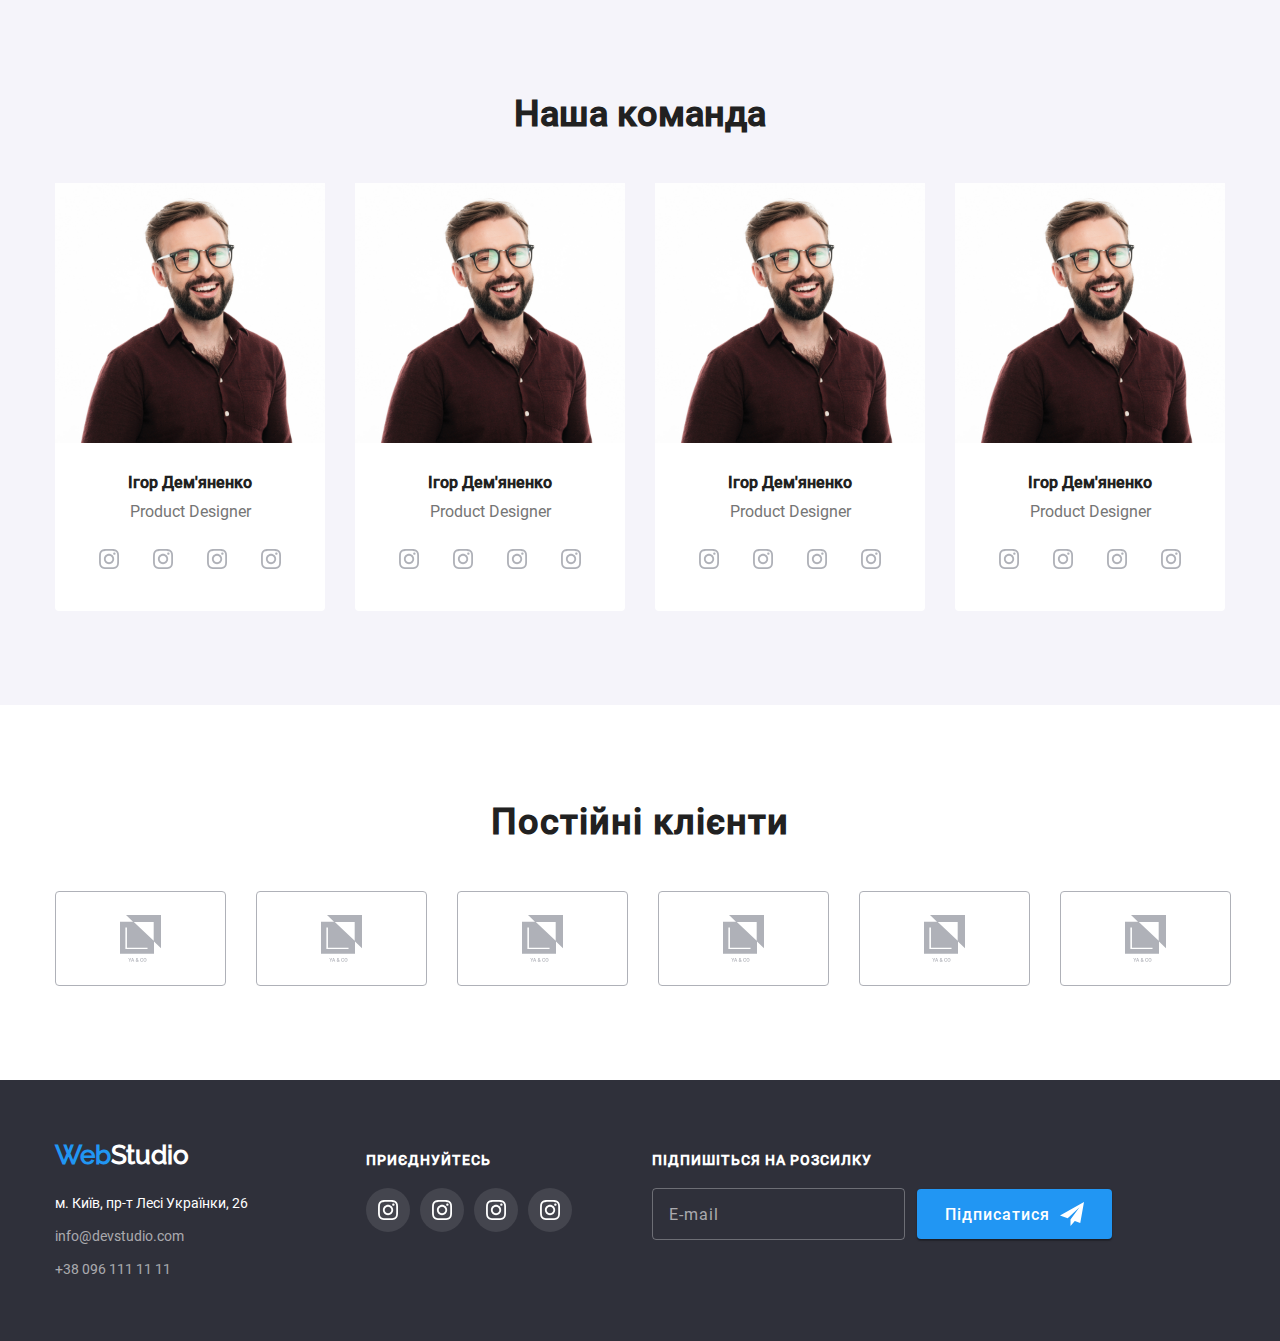
==== commit b935d73f: "8 commit" ====
--- a/index.html
+++ b/index.html
@@ -4,67 +4,59 @@
     <meta charset="UTF-8">
     <meta name="viewport" content="width=device-width, initial-scale=1.0">
     <title>WebStudio</title>
-    <link href="https://fonts.googleapis.com/css2?family=Roboto:wght@400;700&display=swap"  rel="stylesheet">
-    <link href="https://fonts.googleapis.com/css2?family=Raleway:wght@400;700&display=swap" rel="stylesheet">
-    <link rel="stylesheet" href="css/reset.css">
-    <link rel="stylesheet" href="css/normalize.css">
     <link rel="stylesheet" href="css/styles.css">
-    <link rel="stylesheet" href="css/index.css">
 </head>
 <body>
-    <header>
-        <section>
-            <div class="container">
-                <nav>
-                    <a href="/index.html" class="main-title"><span>Web</span>Studio</a>
-                    <ul>
-                        <li><a href="/index.html" style="color: #2196F3;">Студія</a></li>
-                        <li><a href="/portfolio.html">Портфоліо</a></li>
-                        <li><a href="#our-team">Контакти</a></li>
-                    </ul>
-                </nav>
-                <ul>
-                    <li>
-                        <svg width="16" height="12" viewBox="0 0 16 12" fill="none" xmlns="http://www.w3.org/2000/svg">
-                            <path d="M14.5 0H1.50001C0.672854 0 0 0.672853 0 1.50001V10.5C0 11.3271 0.672854 12 1.50001 12H14.5C15.3271 12 16 11.3271 16 10.5V1.50001C16 0.672853 15.3271 0 14.5 0ZM14.5 0.999994C14.5679 0.999994 14.6325 1.01409 14.6916 1.0387L8 6.83838L1.30833 1.0387C1.36742 1.01412 1.43204 0.999994 1.49998 0.999994H14.5ZM14.5 11H1.50001C1.22414 11 0.999996 10.7759 0.999996 10.5V2.09521L7.67236 7.87792C7.76661 7.95944 7.8833 7.99999 8 7.99999C8.1167 7.99999 8.23339 7.95948 8.32764 7.87792L15 2.09521V10.5C15 10.7759 14.7759 11 14.5 11Z" fill="#757575"/>
-                        </svg> 
-                        <a href="mailto:info@devstudio.com">info@devstudio.com</a></li>
-                    <li>
-                        <svg width="10" height="16" viewBox="0 0 10 16" fill="none" xmlns="http://www.w3.org/2000/svg">
-                            <path d="M8.5 0H1.5C0.672848 0 0 0.672848 0 1.5V14.5C0 15.3272 0.672848 16 1.5 16H8.5C9.32715 16 10 15.3272 10 14.5V1.5C10 0.672848 9.32715 0 8.5 0ZM1.5 1H8.5C8.77588 1 9 1.22412 9 1.5V12H1V1.5C1 1.22412 1.22412 1 1.5 1ZM8.5 15H1.5C1.22412 15 1 14.7759 1 14.5V13H9V14.5C9 14.7759 8.77588 15 8.5 15Z" fill="#757575"/>
-                            <path d="M2.35355 13.7389C2.54882 13.9213 2.54882 14.2169 2.35355 14.3992C2.15828 14.5816 1.84172 14.5816 1.64645 14.3992C1.45118 14.2169 1.45118 13.9213 1.64645 13.7389C1.84172 13.5566 2.15828 13.5566 2.35355 13.7389Z" fill="#757575"/>
-                        </svg>
-                        +38 096 111 11 11
-                    </li>
-                </ul>
-            </div>
-        </section>
+    <header class="header">
+        <div class="header__inner container">
+            <a class="header__logo logo" href="/index.html"><span>Web</span>Studio</a>
+            <nav class="header__list--navigation hidden-tablet">
+                <li class="header__list-item active"><a href="/index.html">Студія</a></li>
+                <li class="header__list-item"><a href="/portfolio.html">Портфоліо</a></li>
+                <li class="header__list-item"><a href="#our-team">Контакти</a></li>
+            </nav>
+            <ul class="header__list--contacts hidden-tablet">
+                <li class="header__list-item">
+                    <svg class="header__item-svg" width="16" height="12" viewBox="0 0 16 12" fill="none" xmlns="http://www.w3.org/2000/svg">
+                        <path d="M14.5 0H1.50001C0.672854 0 0 0.672853 0 1.50001V10.5C0 11.3271 0.672854 12 1.50001 12H14.5C15.3271 12 16 11.3271 16 10.5V1.50001C16 0.672853 15.3271 0 14.5 0ZM14.5 0.999994C14.5679 0.999994 14.6325 1.01409 14.6916 1.0387L8 6.83838L1.30833 1.0387C1.36742 1.01412 1.43204 0.999994 1.49998 0.999994H14.5ZM14.5 11H1.50001C1.22414 11 0.999996 10.7759 0.999996 10.5V2.09521L7.67236 7.87792C7.76661 7.95944 7.8833 7.99999 8 7.99999C8.1167 7.99999 8.23339 7.95948 8.32764 7.87792L15 2.09521V10.5C15 10.7759 14.7759 11 14.5 11Z" fill="#757575"/>
+                    </svg> 
+                    <a href="mailto:info@devstudio.com">info@devstudio.com</a></li>
+                <li class="header__list-item">
+                    <svg class="header__item-svg" width="10" height="16" viewBox="0 0 10 16" fill="none" xmlns="http://www.w3.org/2000/svg">
+                        <path d="M8.5 0H1.5C0.672848 0 0 0.672848 0 1.5V14.5C0 15.3272 0.672848 16 1.5 16H8.5C9.32715 16 10 15.3272 10 14.5V1.5C10 0.672848 9.32715 0 8.5 0ZM1.5 1H8.5C8.77588 1 9 1.22412 9 1.5V12H1V1.5C1 1.22412 1.22412 1 1.5 1ZM8.5 15H1.5C1.22412 15 1 14.7759 1 14.5V13H9V14.5C9 14.7759 8.77588 15 8.5 15Z" fill="#757575"/>
+                        <path d="M2.35355 13.7389C2.54882 13.9213 2.54882 14.2169 2.35355 14.3992C2.15828 14.5816 1.84172 14.5816 1.64645 14.3992C1.45118 14.2169 1.45118 13.9213 1.64645 13.7389C1.84172 13.5566 2.15828 13.5566 2.35355 13.7389Z" fill="#757575"/>
+                    </svg>
+                    <a href="#">+38 096 111 11 11</a>
+                </li>
+            </ul>
+            <div class="header__burger-button-container visible-tablet">
+                <div class="header__burger-button"></div>
+            </div>
+        </div>
     </header>
     <main>
         <section class="resolution">
-            <div class="container">
-                <h1>Ефективні рішення для вашого бізнесу</h1>
-                <div>
-                    <button>Замовити послугу</button>
-                </div>
+            <div class="resolution__inner container">
+                <h1 class="resolution__main-title">Ефективні рішення для вашого бізнесу</h1>
+                <button class="resolution__button">Замовити послугу</button>
             </div>
         </section>
         <section class="info">
-            <div class="container">
-                <ul>
-                    <li>
-                        <div>
-                            <svg width="70" height="70" viewBox="0 0 70 70" fill="none" xmlns="http://www.w3.org/2000/svg">
+            <div class="info__inner container">
+                <ul class="info__list">
+                    <li class="info__list-item">
+                        <div class="info__item-logo-container">
+                            <svg class="info__item-logo" width="70" height="70" viewBox="0 0 70 70" fill="none" xmlns="http://www.w3.org/2000/svg">
                                 <path d="M67.3163 48.3385L48.8468 29.7337L50.8966 19.6373C51.4256 19.8438 51.9879 19.9517 52.5556 19.9558H52.5696C55.1777 19.9866 57.3169 17.8974 57.3479 15.2893C57.3788 12.6812 55.2894 10.542 52.6813 10.5111C50.0732 10.4803 47.934 12.5695 47.9031 15.1776C47.8965 15.7357 47.9888 16.2905 48.176 16.8163L37.326 18.1405L19.6276 0.35C19.4105 0.128479 19.1141 0.00247917 18.804 0C18.4977 0.00160417 18.2044 0.123521 17.9873 0.3395L14.6786 3.6295C14.2232 4.08508 14.2232 4.82358 14.6786 5.27917L16.459 7.08517C9.56162 19.7681 11.8019 35.4741 21.9703 45.7228C22.0636 45.8121 22.1718 45.8843 22.29 45.9363C22.2165 46.3311 22.1781 46.7317 22.1756 47.1333V60.6667H8.17562C4.95562 60.6705 2.34608 63.28 2.34229 66.5V68.8333C2.34229 69.4776 2.86466 70 3.50895 70H57.1756C57.8199 70 58.3423 69.4776 58.3423 68.8333V66.5C58.3385 63.28 55.729 60.6705 52.509 60.6667H38.509V54.6688C40.7021 55.1288 42.9367 55.3633 45.1776 55.3688C50.5548 55.363 55.8464 54.0225 60.5776 51.4675L62.3673 53.2677C62.5844 53.4892 62.8808 53.6152 63.191 53.6177C63.4972 53.6161 63.7905 53.4941 64.0076 53.2782L67.3163 49.9882C67.7717 49.5326 67.7717 48.7941 67.3163 48.3385ZM50.9246 13.6348C51.8383 12.726 53.3157 12.7301 54.2244 13.6437C55.1332 14.5574 55.1291 16.0348 54.2155 16.9435C53.7781 17.3785 53.1864 17.6226 52.5695 17.6225H52.5625C51.2739 17.6158 50.2345 16.5658 50.2412 15.2771C50.2445 14.6602 50.4918 14.0699 50.9291 13.6348H50.9246ZM48.1783 21.301L46.8693 27.7445L44.298 25.158L48.1783 21.301ZM46.853 19.3282L42.653 23.5037L39.4038 20.237L46.853 19.3282ZM52.509 63C54.442 63 56.009 64.567 56.009 66.5V67.6667H4.67562V66.5C4.67562 64.567 6.2426 63 8.17562 63H52.509ZM36.1756 58.3333V60.6667H24.509V58.3333H36.1756ZM24.509 56V47.1333C24.509 44.303 27.1258 42 30.3423 42C33.5588 42 36.1756 44.303 36.1756 47.1333V56H24.509ZM38.509 52.29V47.1333C38.509 43.0162 34.8456 39.6667 30.3423 39.6667C27.4306 39.622 24.7079 41.1041 23.165 43.5738C14.2887 34.2249 12.2899 20.2875 18.1805 8.82073L58.872 49.7455C52.5886 52.9419 45.3857 53.8418 38.509 52.29ZM63.2038 50.7943L61.56 49.1412L18.7923 6.11567L17.1415 4.46133L18.7923 2.81633L36.15 20.272C36.1581 20.272 36.1628 20.2872 36.171 20.293L64.8593 49.1493L63.2038 50.7943Z" fill="#212121"/>
                                 <path d="M30.3528 44.3333H30.3423C28.4093 44.3304 26.84 45.895 26.837 47.8281C26.8341 49.7611 28.3988 51.3304 30.3318 51.3333H30.3423C32.2753 51.3362 33.8446 49.7716 33.8475 47.8386C33.8505 45.9055 32.2858 44.3362 30.3528 44.3333ZM31.1695 48.6605C30.9498 48.8789 30.6522 49.0012 30.3423 49C29.698 48.9966 29.1784 48.4716 29.1817 47.8273C29.1834 47.5189 29.307 47.2237 29.5256 47.0062C29.7428 46.7902 30.036 46.6683 30.3423 46.6667C30.9866 46.67 31.5062 47.195 31.5028 47.8393C31.5012 48.1477 31.3776 48.4429 31.159 48.6605H31.1695Z" fill="#2196F3"/>
                             </svg> 
                         </div>
-                        <h5>Увага до деталей</h5>
-                        <p>Ідейні міркування, і навіть початок повсякденної роботи з формування позиції.</p>
-                    </li>
-                    <li>
-                        <div>
-                            <svg width="70" height="70" viewBox="0 0 70 70" fill="none" xmlns="http://www.w3.org/2000/svg">
+                        <h5 class="info__item-title">Увага до деталей</h5>
+                        <p class="info__item-text">Ідейні міркування, і навіть початок повсякденної роботи з формування позиції.</p>
+                    </li>
+                    <li class="info__list-item">
+                        <div class="info__item-logo-container">
+                            <svg class="info__item-logo" width="70" height="70" viewBox="0 0 70 70" fill="none" xmlns="http://www.w3.org/2000/svg">
                                 <g clip-path="url(#clip0_11_2702)">
                                     <path d="M68.4614 33.4715C68.4576 14.9819 53.4656 -0.00373771 34.9754 6.99302e-07C16.4858 0.00373911 1.50017 14.9963 1.50391 33.4859C1.50711 48.0502 10.9252 60.9413 24.7995 65.3713C24.9319 65.413 25.0697 65.4343 25.2081 65.4338C25.4719 65.4333 25.7304 65.3628 25.9573 65.2287C26.2527 65.0541 26.4732 64.7764 26.5768 64.449L35.0315 37.6521C37.3429 37.6404 39.2068 35.7568 39.1945 33.4459C39.1827 31.1345 37.2997 29.2706 34.9883 29.2824C34.3666 29.285 33.753 29.4282 33.1944 29.7011L22.0251 18.5302C21.4707 17.9951 20.5879 18.0106 20.0528 18.5644C19.5305 19.1054 19.5305 19.962 20.0528 20.503L31.2162 31.6792C30.3596 33.4277 30.8493 35.5383 32.3895 36.7303L24.3338 62.2647C8.41354 56.4002 0.261689 38.7405 6.12618 22.8203C11.9907 6.90002 29.6503 -1.25183 45.5706 4.61266C61.4909 10.4771 69.6427 28.1374 63.7782 44.0571C60.913 51.8351 55.0261 58.1252 47.4548 61.4989L46.5842 57.3989C46.4251 56.6454 45.6844 56.1636 44.9308 56.3233C44.6931 56.3741 44.4726 56.4857 44.291 56.6475L35.8978 64.1409C35.322 64.653 35.2708 65.5347 35.7835 66.1105C35.9501 66.2974 36.1637 66.4362 36.403 66.5126L47.1188 69.9327C47.8521 70.1682 48.6377 69.765 48.8732 69.0312C48.948 68.7994 48.9603 68.5527 48.9101 68.3145L48.0545 64.2915C60.4452 59.0678 68.4902 46.918 68.4614 33.4715ZM34.9829 32.0766C35.753 32.0766 36.3779 32.7014 36.3779 33.4715C36.3779 34.2422 35.753 34.8665 34.9829 34.8665C34.2123 34.8665 33.588 34.2422 33.588 33.4715C33.588 32.7014 34.2123 32.0766 34.9829 32.0766ZM39.5774 64.5916L44.3551 60.3298L45.6737 66.543L39.5774 64.5916Z" fill="#212121"/>
                                     <path d="M33.5879 6.96732V9.75723C33.5879 10.5279 34.2122 11.1522 34.9828 11.1522C35.753 11.1522 36.3778 10.5279 36.3778 9.75723V6.96732C36.3778 6.1972 35.753 5.57236 34.9828 5.57236C34.2122 5.57236 33.5879 6.1972 33.5879 6.96732Z" fill="#2196F3"/>
@@ -76,14 +68,14 @@
                                         <rect width="70" height="70" fill="white"/>
                                     </clipPath>
                                 </defs>
-                            </svg>
-                        </div>
-                        <h5>Пунктуальність</h5>
-                        <p>Завдання організації, особливо рамки і місце навчання кадрів тягне у себе.</p>
-                    </li>
-                    <li>
-                        <div>
-                            <svg width="70" height="70" viewBox="0 0 70 70" fill="none" xmlns="http://www.w3.org/2000/svg">
+                            </svg> 
+                        </div>
+                        <h5 class="info__item-title">Пунктуальність</h5>
+                        <p class="info__item-text">Завдання організації, особливо рамки і місце навчання кадрів тягне у себе.</p>
+                    </li>
+                    <li class="info__list-item">
+                        <div class="info__item-logo-container">
+                            <svg class="info__item-logo" width="70" height="70" viewBox="0 0 70 70" fill="none" xmlns="http://www.w3.org/2000/svg">
                                 <g clip-path="url(#clip0_11_2712)">
                                     <path d="M32.6496 32.7351H34.9817V43.2296H32.6496V32.7351Z" fill="#2196F3"/>
                                     <path d="M41.978 37.3993H44.3101V43.2296H41.978V37.3993Z" fill="#2196F3"/>
@@ -96,14 +88,14 @@
                                         <rect width="70" height="70" fill="white"/>
                                     </clipPath>
                                 </defs>
-                            </svg>                                
-                        </div>
-                        <h5>Планування</h5>
-                        <p>Так само консультація з широким активом значною мірою зумовлює.</p>
-                    </li>
-                    <li>
-                        <div>
-                            <svg width="70" height="70" viewBox="0 0 70 70" fill="none" xmlns="http://www.w3.org/2000/svg">
+                            </svg> 
+                        </div>
+                        <h5 class="info__item-title">Планування</h5>
+                        <p class="info__item-text">Так само консультація з широким активом значною мірою зумовлює.</p>
+                    </li>
+                    <li class="info__list-item">
+                        <div class="info__item-logo-container">
+                            <svg class="info__item-logo" width="70" height="70" viewBox="0 0 70 70" fill="none" xmlns="http://www.w3.org/2000/svg">
                                 <path d="M69.9433 9.8964C69.8056 9.47516 69.4416 9.16727 69.0018 9.10301L64.8228 8.49515L62.9526 4.70812C62.5606 3.91008 61.2527 3.91008 60.8608 4.70812L58.9906 8.49515L54.8114 9.10315C54.3716 9.16727 54.0076 9.47421 53.8687 9.89654C53.7323 10.3189 53.8453 10.7832 54.1639 11.0924L57.1891 14.0407L56.4752 18.2034C56.4005 18.6409 56.5802 19.0831 56.9384 19.3445C57.3012 19.6082 57.7748 19.6408 58.168 19.4331L61.9061 17.4672L65.6442 19.4331C65.8146 19.5229 66.0024 19.5672 66.1879 19.5672C66.4294 19.5672 66.671 19.4926 66.874 19.3444C67.2333 19.0831 67.413 18.6408 67.3372 18.2033L66.6233 14.0405L69.6485 11.0923C69.9654 10.7819 70.0798 10.3187 69.9433 9.8964ZM64.5556 12.7991C64.2815 13.0663 64.1555 13.4536 64.2208 13.8316L64.6385 16.2688L62.4499 15.1185C62.2795 15.0286 62.0929 14.9843 61.9061 14.9843C61.7195 14.9843 61.534 15.0286 61.3624 15.1185L59.1736 16.2688L59.5913 13.8316C59.6567 13.4536 59.5306 13.0675 59.2565 12.7991L57.4843 11.0725L59.932 10.7166C60.3124 10.6618 60.6402 10.4226 60.8106 10.0784L61.9049 7.86172L62.9992 10.0784C63.1696 10.4225 63.4974 10.6618 63.8778 10.7166L66.3255 11.0725L64.5556 12.7991Z" fill="#2196F3"/>
                                 <path d="M57.167 44.8923H54.8336V47.2257H57.167V44.8923Z" fill="#2196F3"/>
                                 <path d="M57.167 49.5591H54.8336V51.8925H57.167V49.5591Z" fill="#2196F3"/>
@@ -127,78 +119,418 @@
                                 <path d="M43.1178 20.3919H40.7844V22.7253H43.1178V20.3919Z" fill="#212121"/>
                             </svg>
                         </div>
-                        <h5>Сучасні технології</h5>
-                        <p>Значимість цих проблем настільки очевидна, що реалізація планових завдань.</p>
+                        <h5 class="info__item-title">Сучасні технології</h5>
+                        <p class="info__item-text">Значимість цих проблем настільки очевидна, що реалізація планових завдань.</p>
                     </li>
                 </ul>
             </div>
         </section>
-        <section class="what-we-do">
-            <div class="container">
-                <h2>Чим ми займаємося</h2>
-                <ul>
-                    <li>
-                        <img src="image/keyboard.jpg" alt="" width="370px" height="294px">
-                        <div>
-                            <h4>Десктопні додатки</h4>
-                        </div>
-                    </li>
-                    <li>
-                        <img src="image/telephone.jpg" alt="" width="370px" height="294px">
-                        <div>
-                            <h4>Мобільні додатки</h4>
-                        </div>
-                    </li>
-                    <li>
-                        <img src="image/table.jpg" alt="" width="370px" height="294px">
-                        <div>
-                            <h4>Дизайнерські рішення</h4>
+        <section class="about hidden-desktop">
+            <div class="about__inner container">
+                <h2 class="about__main-title">Чим ми займаємося</h2>
+                <ul class="about__list">
+                    <li class="about__list-item">
+                        <img class="about__item-image" src="image/keyboard.jpg" alt="">
+                        <div class="about__item-text-container">
+                            <h4 class="about__item-text">Десктопні додатки</h4>
+                        </div>
+                    </li>
+                    <li class="about__list-item">
+                        <img class="about__item-image" src="image/telephone.jpg" alt="">
+                        <div class="about__item-text-container">
+                            <h4 class="about__item-text">Мобільні додатки</h4>
+                        </div>
+                    </li>
+                    <li class="about__list-item">
+                        <img class="about__item-image" src="image/table.jpg" alt="">
+                        <div class="about__item-text-container">
+                            <h4 class="about__item-text">Дизайнерські рішення</h4>
                         </div>
                     </li>
                 </ul>
             </div>
         </section>
-        <section id="our-team">
-            <div class="container">
-                <h2>Наша команда</h2>
-                <ul>
-                    <li>
-                        <img src="image/person1.jpg" alt="person1" width="270px" height="260px">
-                        <h5>Ігор Дем'яненко</h5>
-                        <h6>Product Designer</h6>
-                    </li>
-                    <li>
-                        <img src="image/person2.jpg" alt="person2" width="270px" height="260px">
-                        <h5>Ольга Рєпіна</h5>
-                        <h6>Frontend Developer</h6>
-                    </li>
-                    <li>
-                        <img src="image/person3.jpg" alt="person3" width="270px" height="260px">
-                        <h5>Микола Тарасов</h5>
-                        <h6>Marketing</h6>
-                    </li>
-                    <li>
-                        <img src="image/person4.jpg" alt="person4" width="270px" height="260px">
-                        <h5>Михайло Єрмаков</h5>
-                        <h6>UI Designer</h6>
+        <section id="our-team" class="team">
+            <div class="team__inner container">
+                <h2 class="team__main-title">Наша команда</h2>
+                <ul class="team__list">
+                    <li class="team__list-item">
+                        <img class="team__item-image" src="image/person1.jpg" alt="person1">
+                        <h5 class="team__item-title">Ігор Дем'яненко</h5>
+                        <h6 class="team__item-subtitle">Product Designer</h6>
+                        <ul class="team__item-list">
+                            <li class="team__item-list-item">
+                                <svg class="team__item-svg" width="20" height="20" viewBox="0 0 20 20" fill="none" xmlns="http://www.w3.org/2000/svg">
+                                    <g clip-path="url(#clip0_60_11012)">
+                                    <path d="M19.9804 5.88005C19.9336 4.81738 19.7617 4.0868 19.5156 3.45374C19.2616 2.78176 18.8709 2.18014 18.359 1.68002C17.8589 1.1721 17.2533 0.777435 16.5891 0.527447C15.9524 0.281274 15.2256 0.109427 14.163 0.0625732C13.0924 0.0117516 12.7525 0 10.0371 0C7.32173 0 6.98185 0.0117516 5.91521 0.0586052C4.85253 0.105459 4.12195 0.277459 3.48904 0.523479C2.81692 0.777435 2.2153 1.16814 1.71517 1.68002C1.20726 2.18014 0.812743 2.78573 0.562603 3.44992C0.31643 4.0868 0.144583 4.81341 0.0977294 5.87609C0.0469078 6.9467 0.0351562 7.28658 0.0351562 10.002C0.0351562 12.7173 0.0469078 13.0572 0.0937614 14.1239C0.140615 15.1865 0.312615 15.9171 0.558787 16.5502C0.812743 17.2221 1.20726 17.8238 1.71517 18.3239C2.2153 18.8318 2.82088 19.2265 3.48508 19.4765C4.12195 19.7226 4.84856 19.8945 5.91139 19.9413C6.97788 19.9883 7.31791 19.9999 10.0333 19.9999C12.7487 19.9999 13.0885 19.9883 14.1552 19.9413C15.2179 19.8945 15.9484 19.7226 16.5813 19.4765C17.9254 18.9568 18.9881 17.8941 19.5078 16.5502C19.7538 15.9133 19.9258 15.1865 19.9727 14.1239C20.0195 13.0572 20.0313 12.7173 20.0313 10.002C20.0313 7.28658 20.0273 6.9467 19.9804 5.88005ZM18.1794 14.0457C18.1364 15.0225 17.9723 15.5499 17.8356 15.9015C17.4995 16.7728 16.808 17.4643 15.9367 17.8004C15.5851 17.9372 15.0538 18.1012 14.0809 18.1441C13.026 18.1911 12.7096 18.2027 10.0411 18.2027C7.37255 18.2027 7.05221 18.1911 6.00113 18.1441C5.02438 18.1012 4.49693 17.9372 4.1453 17.8004C3.71171 17.6402 3.31704 17.3862 2.9967 17.0541C2.6646 16.7298 2.41065 16.3391 2.2504 15.9055C2.11365 15.5539 1.94959 15.0225 1.90671 14.0497C1.8597 12.9948 1.8481 12.6783 1.8481 10.0097C1.8481 7.34122 1.8597 7.02087 1.90671 5.96995C1.94959 4.99319 2.11365 4.46575 2.2504 4.11412C2.41065 3.68038 2.6646 3.28586 3.00067 2.96536C3.32483 2.63327 3.71553 2.37931 4.14927 2.21921C4.5009 2.08247 5.03231 1.9184 6.0051 1.87537C7.05999 1.82851 7.37652 1.81676 10.0449 1.81676C12.7174 1.81676 13.0337 1.82851 14.0848 1.87537C15.0616 1.9184 15.589 2.08247 15.9407 2.21921C16.3742 2.37931 16.7689 2.63327 17.0893 2.96536C17.4213 3.28967 17.6753 3.68038 17.8356 4.11412C17.9723 4.46575 18.1364 4.99701 18.1794 5.96995C18.2263 7.02484 18.238 7.34122 18.238 10.0097C18.238 12.6783 18.2263 12.9908 18.1794 14.0457Z" fill="white"/>
+                                    <path d="M10.0371 4.8642C7.20074 4.8642 4.89941 7.16537 4.89941 10.0019C4.89941 12.8385 7.20074 15.1396 10.0371 15.1396C12.8737 15.1396 15.1749 12.8385 15.1749 10.0019C15.1749 7.16537 12.8737 4.8642 10.0371 4.8642ZM10.0371 13.3346C8.19702 13.3346 6.70442 11.8422 6.70442 10.0019C6.70442 8.16165 8.19702 6.66921 10.0371 6.66921C11.8774 6.66921 13.3698 8.16165 13.3698 10.0019C13.3698 11.8422 11.8774 13.3346 10.0371 13.3346Z" fill="white"/>
+                                    <path d="M16.5775 4.6611C16.5775 5.32346 16.0404 5.86052 15.3779 5.86052C14.7155 5.86052 14.1785 5.32346 14.1785 4.6611C14.1785 3.99858 14.7155 3.46167 15.3779 3.46167C16.0404 3.46167 16.5775 3.99858 16.5775 4.6611Z" fill="white"/>
+                                    </g>
+                                    <defs>
+                                    <clipPath id="clip0_60_11012">
+                                    <rect width="20" height="20" fill="white"/>
+                                    </clipPath>
+                                    </defs>
+                                </svg>
+                            </li>
+                            <li class="team__item-list-item">
+                                <svg class="team__item-svg" width="20" height="20" viewBox="0 0 20 20" fill="none" xmlns="http://www.w3.org/2000/svg">
+                                    <g clip-path="url(#clip0_60_11012)">
+                                    <path d="M19.9804 5.88005C19.9336 4.81738 19.7617 4.0868 19.5156 3.45374C19.2616 2.78176 18.8709 2.18014 18.359 1.68002C17.8589 1.1721 17.2533 0.777435 16.5891 0.527447C15.9524 0.281274 15.2256 0.109427 14.163 0.0625732C13.0924 0.0117516 12.7525 0 10.0371 0C7.32173 0 6.98185 0.0117516 5.91521 0.0586052C4.85253 0.105459 4.12195 0.277459 3.48904 0.523479C2.81692 0.777435 2.2153 1.16814 1.71517 1.68002C1.20726 2.18014 0.812743 2.78573 0.562603 3.44992C0.31643 4.0868 0.144583 4.81341 0.0977294 5.87609C0.0469078 6.9467 0.0351562 7.28658 0.0351562 10.002C0.0351562 12.7173 0.0469078 13.0572 0.0937614 14.1239C0.140615 15.1865 0.312615 15.9171 0.558787 16.5502C0.812743 17.2221 1.20726 17.8238 1.71517 18.3239C2.2153 18.8318 2.82088 19.2265 3.48508 19.4765C4.12195 19.7226 4.84856 19.8945 5.91139 19.9413C6.97788 19.9883 7.31791 19.9999 10.0333 19.9999C12.7487 19.9999 13.0885 19.9883 14.1552 19.9413C15.2179 19.8945 15.9484 19.7226 16.5813 19.4765C17.9254 18.9568 18.9881 17.8941 19.5078 16.5502C19.7538 15.9133 19.9258 15.1865 19.9727 14.1239C20.0195 13.0572 20.0313 12.7173 20.0313 10.002C20.0313 7.28658 20.0273 6.9467 19.9804 5.88005ZM18.1794 14.0457C18.1364 15.0225 17.9723 15.5499 17.8356 15.9015C17.4995 16.7728 16.808 17.4643 15.9367 17.8004C15.5851 17.9372 15.0538 18.1012 14.0809 18.1441C13.026 18.1911 12.7096 18.2027 10.0411 18.2027C7.37255 18.2027 7.05221 18.1911 6.00113 18.1441C5.02438 18.1012 4.49693 17.9372 4.1453 17.8004C3.71171 17.6402 3.31704 17.3862 2.9967 17.0541C2.6646 16.7298 2.41065 16.3391 2.2504 15.9055C2.11365 15.5539 1.94959 15.0225 1.90671 14.0497C1.8597 12.9948 1.8481 12.6783 1.8481 10.0097C1.8481 7.34122 1.8597 7.02087 1.90671 5.96995C1.94959 4.99319 2.11365 4.46575 2.2504 4.11412C2.41065 3.68038 2.6646 3.28586 3.00067 2.96536C3.32483 2.63327 3.71553 2.37931 4.14927 2.21921C4.5009 2.08247 5.03231 1.9184 6.0051 1.87537C7.05999 1.82851 7.37652 1.81676 10.0449 1.81676C12.7174 1.81676 13.0337 1.82851 14.0848 1.87537C15.0616 1.9184 15.589 2.08247 15.9407 2.21921C16.3742 2.37931 16.7689 2.63327 17.0893 2.96536C17.4213 3.28967 17.6753 3.68038 17.8356 4.11412C17.9723 4.46575 18.1364 4.99701 18.1794 5.96995C18.2263 7.02484 18.238 7.34122 18.238 10.0097C18.238 12.6783 18.2263 12.9908 18.1794 14.0457Z" fill="white"/>
+                                    <path d="M10.0371 4.8642C7.20074 4.8642 4.89941 7.16537 4.89941 10.0019C4.89941 12.8385 7.20074 15.1396 10.0371 15.1396C12.8737 15.1396 15.1749 12.8385 15.1749 10.0019C15.1749 7.16537 12.8737 4.8642 10.0371 4.8642ZM10.0371 13.3346C8.19702 13.3346 6.70442 11.8422 6.70442 10.0019C6.70442 8.16165 8.19702 6.66921 10.0371 6.66921C11.8774 6.66921 13.3698 8.16165 13.3698 10.0019C13.3698 11.8422 11.8774 13.3346 10.0371 13.3346Z" fill="white"/>
+                                    <path d="M16.5775 4.6611C16.5775 5.32346 16.0404 5.86052 15.3779 5.86052C14.7155 5.86052 14.1785 5.32346 14.1785 4.6611C14.1785 3.99858 14.7155 3.46167 15.3779 3.46167C16.0404 3.46167 16.5775 3.99858 16.5775 4.6611Z" fill="white"/>
+                                    </g>
+                                    <defs>
+                                    <clipPath id="clip0_60_11012">
+                                    <rect width="20" height="20" fill="white"/>
+                                    </clipPath>
+                                    </defs>
+                                </svg>
+                            </li>
+                            <li class="team__item-list-item">
+                                <svg class="team__item-svg" width="20" height="20" viewBox="0 0 20 20" fill="none" xmlns="http://www.w3.org/2000/svg">
+                                    <g clip-path="url(#clip0_60_11012)">
+                                    <path d="M19.9804 5.88005C19.9336 4.81738 19.7617 4.0868 19.5156 3.45374C19.2616 2.78176 18.8709 2.18014 18.359 1.68002C17.8589 1.1721 17.2533 0.777435 16.5891 0.527447C15.9524 0.281274 15.2256 0.109427 14.163 0.0625732C13.0924 0.0117516 12.7525 0 10.0371 0C7.32173 0 6.98185 0.0117516 5.91521 0.0586052C4.85253 0.105459 4.12195 0.277459 3.48904 0.523479C2.81692 0.777435 2.2153 1.16814 1.71517 1.68002C1.20726 2.18014 0.812743 2.78573 0.562603 3.44992C0.31643 4.0868 0.144583 4.81341 0.0977294 5.87609C0.0469078 6.9467 0.0351562 7.28658 0.0351562 10.002C0.0351562 12.7173 0.0469078 13.0572 0.0937614 14.1239C0.140615 15.1865 0.312615 15.9171 0.558787 16.5502C0.812743 17.2221 1.20726 17.8238 1.71517 18.3239C2.2153 18.8318 2.82088 19.2265 3.48508 19.4765C4.12195 19.7226 4.84856 19.8945 5.91139 19.9413C6.97788 19.9883 7.31791 19.9999 10.0333 19.9999C12.7487 19.9999 13.0885 19.9883 14.1552 19.9413C15.2179 19.8945 15.9484 19.7226 16.5813 19.4765C17.9254 18.9568 18.9881 17.8941 19.5078 16.5502C19.7538 15.9133 19.9258 15.1865 19.9727 14.1239C20.0195 13.0572 20.0313 12.7173 20.0313 10.002C20.0313 7.28658 20.0273 6.9467 19.9804 5.88005ZM18.1794 14.0457C18.1364 15.0225 17.9723 15.5499 17.8356 15.9015C17.4995 16.7728 16.808 17.4643 15.9367 17.8004C15.5851 17.9372 15.0538 18.1012 14.0809 18.1441C13.026 18.1911 12.7096 18.2027 10.0411 18.2027C7.37255 18.2027 7.05221 18.1911 6.00113 18.1441C5.02438 18.1012 4.49693 17.9372 4.1453 17.8004C3.71171 17.6402 3.31704 17.3862 2.9967 17.0541C2.6646 16.7298 2.41065 16.3391 2.2504 15.9055C2.11365 15.5539 1.94959 15.0225 1.90671 14.0497C1.8597 12.9948 1.8481 12.6783 1.8481 10.0097C1.8481 7.34122 1.8597 7.02087 1.90671 5.96995C1.94959 4.99319 2.11365 4.46575 2.2504 4.11412C2.41065 3.68038 2.6646 3.28586 3.00067 2.96536C3.32483 2.63327 3.71553 2.37931 4.14927 2.21921C4.5009 2.08247 5.03231 1.9184 6.0051 1.87537C7.05999 1.82851 7.37652 1.81676 10.0449 1.81676C12.7174 1.81676 13.0337 1.82851 14.0848 1.87537C15.0616 1.9184 15.589 2.08247 15.9407 2.21921C16.3742 2.37931 16.7689 2.63327 17.0893 2.96536C17.4213 3.28967 17.6753 3.68038 17.8356 4.11412C17.9723 4.46575 18.1364 4.99701 18.1794 5.96995C18.2263 7.02484 18.238 7.34122 18.238 10.0097C18.238 12.6783 18.2263 12.9908 18.1794 14.0457Z" fill="white"/>
+                                    <path d="M10.0371 4.8642C7.20074 4.8642 4.89941 7.16537 4.89941 10.0019C4.89941 12.8385 7.20074 15.1396 10.0371 15.1396C12.8737 15.1396 15.1749 12.8385 15.1749 10.0019C15.1749 7.16537 12.8737 4.8642 10.0371 4.8642ZM10.0371 13.3346C8.19702 13.3346 6.70442 11.8422 6.70442 10.0019C6.70442 8.16165 8.19702 6.66921 10.0371 6.66921C11.8774 6.66921 13.3698 8.16165 13.3698 10.0019C13.3698 11.8422 11.8774 13.3346 10.0371 13.3346Z" fill="white"/>
+                                    <path d="M16.5775 4.6611C16.5775 5.32346 16.0404 5.86052 15.3779 5.86052C14.7155 5.86052 14.1785 5.32346 14.1785 4.6611C14.1785 3.99858 14.7155 3.46167 15.3779 3.46167C16.0404 3.46167 16.5775 3.99858 16.5775 4.6611Z" fill="white"/>
+                                    </g>
+                                    <defs>
+                                    <clipPath id="clip0_60_11012">
+                                    <rect width="20" height="20" fill="white"/>
+                                    </clipPath>
+                                    </defs>
+                                </svg>
+                            </li>
+                            <li class="team__item-list-item">
+                                <svg class="team__item-svg" width="20" height="20" viewBox="0 0 20 20" fill="none" xmlns="http://www.w3.org/2000/svg">
+                                    <g clip-path="url(#clip0_60_11012)">
+                                    <path d="M19.9804 5.88005C19.9336 4.81738 19.7617 4.0868 19.5156 3.45374C19.2616 2.78176 18.8709 2.18014 18.359 1.68002C17.8589 1.1721 17.2533 0.777435 16.5891 0.527447C15.9524 0.281274 15.2256 0.109427 14.163 0.0625732C13.0924 0.0117516 12.7525 0 10.0371 0C7.32173 0 6.98185 0.0117516 5.91521 0.0586052C4.85253 0.105459 4.12195 0.277459 3.48904 0.523479C2.81692 0.777435 2.2153 1.16814 1.71517 1.68002C1.20726 2.18014 0.812743 2.78573 0.562603 3.44992C0.31643 4.0868 0.144583 4.81341 0.0977294 5.87609C0.0469078 6.9467 0.0351562 7.28658 0.0351562 10.002C0.0351562 12.7173 0.0469078 13.0572 0.0937614 14.1239C0.140615 15.1865 0.312615 15.9171 0.558787 16.5502C0.812743 17.2221 1.20726 17.8238 1.71517 18.3239C2.2153 18.8318 2.82088 19.2265 3.48508 19.4765C4.12195 19.7226 4.84856 19.8945 5.91139 19.9413C6.97788 19.9883 7.31791 19.9999 10.0333 19.9999C12.7487 19.9999 13.0885 19.9883 14.1552 19.9413C15.2179 19.8945 15.9484 19.7226 16.5813 19.4765C17.9254 18.9568 18.9881 17.8941 19.5078 16.5502C19.7538 15.9133 19.9258 15.1865 19.9727 14.1239C20.0195 13.0572 20.0313 12.7173 20.0313 10.002C20.0313 7.28658 20.0273 6.9467 19.9804 5.88005ZM18.1794 14.0457C18.1364 15.0225 17.9723 15.5499 17.8356 15.9015C17.4995 16.7728 16.808 17.4643 15.9367 17.8004C15.5851 17.9372 15.0538 18.1012 14.0809 18.1441C13.026 18.1911 12.7096 18.2027 10.0411 18.2027C7.37255 18.2027 7.05221 18.1911 6.00113 18.1441C5.02438 18.1012 4.49693 17.9372 4.1453 17.8004C3.71171 17.6402 3.31704 17.3862 2.9967 17.0541C2.6646 16.7298 2.41065 16.3391 2.2504 15.9055C2.11365 15.5539 1.94959 15.0225 1.90671 14.0497C1.8597 12.9948 1.8481 12.6783 1.8481 10.0097C1.8481 7.34122 1.8597 7.02087 1.90671 5.96995C1.94959 4.99319 2.11365 4.46575 2.2504 4.11412C2.41065 3.68038 2.6646 3.28586 3.00067 2.96536C3.32483 2.63327 3.71553 2.37931 4.14927 2.21921C4.5009 2.08247 5.03231 1.9184 6.0051 1.87537C7.05999 1.82851 7.37652 1.81676 10.0449 1.81676C12.7174 1.81676 13.0337 1.82851 14.0848 1.87537C15.0616 1.9184 15.589 2.08247 15.9407 2.21921C16.3742 2.37931 16.7689 2.63327 17.0893 2.96536C17.4213 3.28967 17.6753 3.68038 17.8356 4.11412C17.9723 4.46575 18.1364 4.99701 18.1794 5.96995C18.2263 7.02484 18.238 7.34122 18.238 10.0097C18.238 12.6783 18.2263 12.9908 18.1794 14.0457Z" fill="white"/>
+                                    <path d="M10.0371 4.8642C7.20074 4.8642 4.89941 7.16537 4.89941 10.0019C4.89941 12.8385 7.20074 15.1396 10.0371 15.1396C12.8737 15.1396 15.1749 12.8385 15.1749 10.0019C15.1749 7.16537 12.8737 4.8642 10.0371 4.8642ZM10.0371 13.3346C8.19702 13.3346 6.70442 11.8422 6.70442 10.0019C6.70442 8.16165 8.19702 6.66921 10.0371 6.66921C11.8774 6.66921 13.3698 8.16165 13.3698 10.0019C13.3698 11.8422 11.8774 13.3346 10.0371 13.3346Z" fill="white"/>
+                                    <path d="M16.5775 4.6611C16.5775 5.32346 16.0404 5.86052 15.3779 5.86052C14.7155 5.86052 14.1785 5.32346 14.1785 4.6611C14.1785 3.99858 14.7155 3.46167 15.3779 3.46167C16.0404 3.46167 16.5775 3.99858 16.5775 4.6611Z" fill="white"/>
+                                    </g>
+                                    <defs>
+                                    <clipPath id="clip0_60_11012">
+                                    <rect width="20" height="20" fill="white"/>
+                                    </clipPath>
+                                    </defs>
+                                </svg>
+                            </li>
+                        </ul> 
+                    </li>
+                    <li class="team__list-item">
+                        <img class="team__item-image" src="image/person1.jpg" alt="person1">
+                        <h5 class="team__item-title">Ігор Дем'яненко</h5>
+                        <h6 class="team__item-subtitle">Product Designer</h6>
+                        <ul class="team__item-list">
+                            <li class="team__item-list-item">
+                                <svg class="team__item-svg" width="20" height="20" viewBox="0 0 20 20" fill="none" xmlns="http://www.w3.org/2000/svg">
+                                    <g clip-path="url(#clip0_60_11012)">
+                                    <path d="M19.9804 5.88005C19.9336 4.81738 19.7617 4.0868 19.5156 3.45374C19.2616 2.78176 18.8709 2.18014 18.359 1.68002C17.8589 1.1721 17.2533 0.777435 16.5891 0.527447C15.9524 0.281274 15.2256 0.109427 14.163 0.0625732C13.0924 0.0117516 12.7525 0 10.0371 0C7.32173 0 6.98185 0.0117516 5.91521 0.0586052C4.85253 0.105459 4.12195 0.277459 3.48904 0.523479C2.81692 0.777435 2.2153 1.16814 1.71517 1.68002C1.20726 2.18014 0.812743 2.78573 0.562603 3.44992C0.31643 4.0868 0.144583 4.81341 0.0977294 5.87609C0.0469078 6.9467 0.0351562 7.28658 0.0351562 10.002C0.0351562 12.7173 0.0469078 13.0572 0.0937614 14.1239C0.140615 15.1865 0.312615 15.9171 0.558787 16.5502C0.812743 17.2221 1.20726 17.8238 1.71517 18.3239C2.2153 18.8318 2.82088 19.2265 3.48508 19.4765C4.12195 19.7226 4.84856 19.8945 5.91139 19.9413C6.97788 19.9883 7.31791 19.9999 10.0333 19.9999C12.7487 19.9999 13.0885 19.9883 14.1552 19.9413C15.2179 19.8945 15.9484 19.7226 16.5813 19.4765C17.9254 18.9568 18.9881 17.8941 19.5078 16.5502C19.7538 15.9133 19.9258 15.1865 19.9727 14.1239C20.0195 13.0572 20.0313 12.7173 20.0313 10.002C20.0313 7.28658 20.0273 6.9467 19.9804 5.88005ZM18.1794 14.0457C18.1364 15.0225 17.9723 15.5499 17.8356 15.9015C17.4995 16.7728 16.808 17.4643 15.9367 17.8004C15.5851 17.9372 15.0538 18.1012 14.0809 18.1441C13.026 18.1911 12.7096 18.2027 10.0411 18.2027C7.37255 18.2027 7.05221 18.1911 6.00113 18.1441C5.02438 18.1012 4.49693 17.9372 4.1453 17.8004C3.71171 17.6402 3.31704 17.3862 2.9967 17.0541C2.6646 16.7298 2.41065 16.3391 2.2504 15.9055C2.11365 15.5539 1.94959 15.0225 1.90671 14.0497C1.8597 12.9948 1.8481 12.6783 1.8481 10.0097C1.8481 7.34122 1.8597 7.02087 1.90671 5.96995C1.94959 4.99319 2.11365 4.46575 2.2504 4.11412C2.41065 3.68038 2.6646 3.28586 3.00067 2.96536C3.32483 2.63327 3.71553 2.37931 4.14927 2.21921C4.5009 2.08247 5.03231 1.9184 6.0051 1.87537C7.05999 1.82851 7.37652 1.81676 10.0449 1.81676C12.7174 1.81676 13.0337 1.82851 14.0848 1.87537C15.0616 1.9184 15.589 2.08247 15.9407 2.21921C16.3742 2.37931 16.7689 2.63327 17.0893 2.96536C17.4213 3.28967 17.6753 3.68038 17.8356 4.11412C17.9723 4.46575 18.1364 4.99701 18.1794 5.96995C18.2263 7.02484 18.238 7.34122 18.238 10.0097C18.238 12.6783 18.2263 12.9908 18.1794 14.0457Z" fill="white"/>
+                                    <path d="M10.0371 4.8642C7.20074 4.8642 4.89941 7.16537 4.89941 10.0019C4.89941 12.8385 7.20074 15.1396 10.0371 15.1396C12.8737 15.1396 15.1749 12.8385 15.1749 10.0019C15.1749 7.16537 12.8737 4.8642 10.0371 4.8642ZM10.0371 13.3346C8.19702 13.3346 6.70442 11.8422 6.70442 10.0019C6.70442 8.16165 8.19702 6.66921 10.0371 6.66921C11.8774 6.66921 13.3698 8.16165 13.3698 10.0019C13.3698 11.8422 11.8774 13.3346 10.0371 13.3346Z" fill="white"/>
+                                    <path d="M16.5775 4.6611C16.5775 5.32346 16.0404 5.86052 15.3779 5.86052C14.7155 5.86052 14.1785 5.32346 14.1785 4.6611C14.1785 3.99858 14.7155 3.46167 15.3779 3.46167C16.0404 3.46167 16.5775 3.99858 16.5775 4.6611Z" fill="white"/>
+                                    </g>
+                                    <defs>
+                                    <clipPath id="clip0_60_11012">
+                                    <rect width="20" height="20" fill="white"/>
+                                    </clipPath>
+                                    </defs>
+                                </svg>
+                            </li>
+                            <li class="team__item-list-item">
+                                <svg class="team__item-svg" width="20" height="20" viewBox="0 0 20 20" fill="none" xmlns="http://www.w3.org/2000/svg">
+                                    <g clip-path="url(#clip0_60_11012)">
+                                    <path d="M19.9804 5.88005C19.9336 4.81738 19.7617 4.0868 19.5156 3.45374C19.2616 2.78176 18.8709 2.18014 18.359 1.68002C17.8589 1.1721 17.2533 0.777435 16.5891 0.527447C15.9524 0.281274 15.2256 0.109427 14.163 0.0625732C13.0924 0.0117516 12.7525 0 10.0371 0C7.32173 0 6.98185 0.0117516 5.91521 0.0586052C4.85253 0.105459 4.12195 0.277459 3.48904 0.523479C2.81692 0.777435 2.2153 1.16814 1.71517 1.68002C1.20726 2.18014 0.812743 2.78573 0.562603 3.44992C0.31643 4.0868 0.144583 4.81341 0.0977294 5.87609C0.0469078 6.9467 0.0351562 7.28658 0.0351562 10.002C0.0351562 12.7173 0.0469078 13.0572 0.0937614 14.1239C0.140615 15.1865 0.312615 15.9171 0.558787 16.5502C0.812743 17.2221 1.20726 17.8238 1.71517 18.3239C2.2153 18.8318 2.82088 19.2265 3.48508 19.4765C4.12195 19.7226 4.84856 19.8945 5.91139 19.9413C6.97788 19.9883 7.31791 19.9999 10.0333 19.9999C12.7487 19.9999 13.0885 19.9883 14.1552 19.9413C15.2179 19.8945 15.9484 19.7226 16.5813 19.4765C17.9254 18.9568 18.9881 17.8941 19.5078 16.5502C19.7538 15.9133 19.9258 15.1865 19.9727 14.1239C20.0195 13.0572 20.0313 12.7173 20.0313 10.002C20.0313 7.28658 20.0273 6.9467 19.9804 5.88005ZM18.1794 14.0457C18.1364 15.0225 17.9723 15.5499 17.8356 15.9015C17.4995 16.7728 16.808 17.4643 15.9367 17.8004C15.5851 17.9372 15.0538 18.1012 14.0809 18.1441C13.026 18.1911 12.7096 18.2027 10.0411 18.2027C7.37255 18.2027 7.05221 18.1911 6.00113 18.1441C5.02438 18.1012 4.49693 17.9372 4.1453 17.8004C3.71171 17.6402 3.31704 17.3862 2.9967 17.0541C2.6646 16.7298 2.41065 16.3391 2.2504 15.9055C2.11365 15.5539 1.94959 15.0225 1.90671 14.0497C1.8597 12.9948 1.8481 12.6783 1.8481 10.0097C1.8481 7.34122 1.8597 7.02087 1.90671 5.96995C1.94959 4.99319 2.11365 4.46575 2.2504 4.11412C2.41065 3.68038 2.6646 3.28586 3.00067 2.96536C3.32483 2.63327 3.71553 2.37931 4.14927 2.21921C4.5009 2.08247 5.03231 1.9184 6.0051 1.87537C7.05999 1.82851 7.37652 1.81676 10.0449 1.81676C12.7174 1.81676 13.0337 1.82851 14.0848 1.87537C15.0616 1.9184 15.589 2.08247 15.9407 2.21921C16.3742 2.37931 16.7689 2.63327 17.0893 2.96536C17.4213 3.28967 17.6753 3.68038 17.8356 4.11412C17.9723 4.46575 18.1364 4.99701 18.1794 5.96995C18.2263 7.02484 18.238 7.34122 18.238 10.0097C18.238 12.6783 18.2263 12.9908 18.1794 14.0457Z" fill="white"/>
+                                    <path d="M10.0371 4.8642C7.20074 4.8642 4.89941 7.16537 4.89941 10.0019C4.89941 12.8385 7.20074 15.1396 10.0371 15.1396C12.8737 15.1396 15.1749 12.8385 15.1749 10.0019C15.1749 7.16537 12.8737 4.8642 10.0371 4.8642ZM10.0371 13.3346C8.19702 13.3346 6.70442 11.8422 6.70442 10.0019C6.70442 8.16165 8.19702 6.66921 10.0371 6.66921C11.8774 6.66921 13.3698 8.16165 13.3698 10.0019C13.3698 11.8422 11.8774 13.3346 10.0371 13.3346Z" fill="white"/>
+                                    <path d="M16.5775 4.6611C16.5775 5.32346 16.0404 5.86052 15.3779 5.86052C14.7155 5.86052 14.1785 5.32346 14.1785 4.6611C14.1785 3.99858 14.7155 3.46167 15.3779 3.46167C16.0404 3.46167 16.5775 3.99858 16.5775 4.6611Z" fill="white"/>
+                                    </g>
+                                    <defs>
+                                    <clipPath id="clip0_60_11012">
+                                    <rect width="20" height="20" fill="white"/>
+                                    </clipPath>
+                                    </defs>
+                                </svg>
+                            </li>
+                            <li class="team__item-list-item">
+                                <svg class="team__item-svg" width="20" height="20" viewBox="0 0 20 20" fill="none" xmlns="http://www.w3.org/2000/svg">
+                                    <g clip-path="url(#clip0_60_11012)">
+                                    <path d="M19.9804 5.88005C19.9336 4.81738 19.7617 4.0868 19.5156 3.45374C19.2616 2.78176 18.8709 2.18014 18.359 1.68002C17.8589 1.1721 17.2533 0.777435 16.5891 0.527447C15.9524 0.281274 15.2256 0.109427 14.163 0.0625732C13.0924 0.0117516 12.7525 0 10.0371 0C7.32173 0 6.98185 0.0117516 5.91521 0.0586052C4.85253 0.105459 4.12195 0.277459 3.48904 0.523479C2.81692 0.777435 2.2153 1.16814 1.71517 1.68002C1.20726 2.18014 0.812743 2.78573 0.562603 3.44992C0.31643 4.0868 0.144583 4.81341 0.0977294 5.87609C0.0469078 6.9467 0.0351562 7.28658 0.0351562 10.002C0.0351562 12.7173 0.0469078 13.0572 0.0937614 14.1239C0.140615 15.1865 0.312615 15.9171 0.558787 16.5502C0.812743 17.2221 1.20726 17.8238 1.71517 18.3239C2.2153 18.8318 2.82088 19.2265 3.48508 19.4765C4.12195 19.7226 4.84856 19.8945 5.91139 19.9413C6.97788 19.9883 7.31791 19.9999 10.0333 19.9999C12.7487 19.9999 13.0885 19.9883 14.1552 19.9413C15.2179 19.8945 15.9484 19.7226 16.5813 19.4765C17.9254 18.9568 18.9881 17.8941 19.5078 16.5502C19.7538 15.9133 19.9258 15.1865 19.9727 14.1239C20.0195 13.0572 20.0313 12.7173 20.0313 10.002C20.0313 7.28658 20.0273 6.9467 19.9804 5.88005ZM18.1794 14.0457C18.1364 15.0225 17.9723 15.5499 17.8356 15.9015C17.4995 16.7728 16.808 17.4643 15.9367 17.8004C15.5851 17.9372 15.0538 18.1012 14.0809 18.1441C13.026 18.1911 12.7096 18.2027 10.0411 18.2027C7.37255 18.2027 7.05221 18.1911 6.00113 18.1441C5.02438 18.1012 4.49693 17.9372 4.1453 17.8004C3.71171 17.6402 3.31704 17.3862 2.9967 17.0541C2.6646 16.7298 2.41065 16.3391 2.2504 15.9055C2.11365 15.5539 1.94959 15.0225 1.90671 14.0497C1.8597 12.9948 1.8481 12.6783 1.8481 10.0097C1.8481 7.34122 1.8597 7.02087 1.90671 5.96995C1.94959 4.99319 2.11365 4.46575 2.2504 4.11412C2.41065 3.68038 2.6646 3.28586 3.00067 2.96536C3.32483 2.63327 3.71553 2.37931 4.14927 2.21921C4.5009 2.08247 5.03231 1.9184 6.0051 1.87537C7.05999 1.82851 7.37652 1.81676 10.0449 1.81676C12.7174 1.81676 13.0337 1.82851 14.0848 1.87537C15.0616 1.9184 15.589 2.08247 15.9407 2.21921C16.3742 2.37931 16.7689 2.63327 17.0893 2.96536C17.4213 3.28967 17.6753 3.68038 17.8356 4.11412C17.9723 4.46575 18.1364 4.99701 18.1794 5.96995C18.2263 7.02484 18.238 7.34122 18.238 10.0097C18.238 12.6783 18.2263 12.9908 18.1794 14.0457Z" fill="white"/>
+                                    <path d="M10.0371 4.8642C7.20074 4.8642 4.89941 7.16537 4.89941 10.0019C4.89941 12.8385 7.20074 15.1396 10.0371 15.1396C12.8737 15.1396 15.1749 12.8385 15.1749 10.0019C15.1749 7.16537 12.8737 4.8642 10.0371 4.8642ZM10.0371 13.3346C8.19702 13.3346 6.70442 11.8422 6.70442 10.0019C6.70442 8.16165 8.19702 6.66921 10.0371 6.66921C11.8774 6.66921 13.3698 8.16165 13.3698 10.0019C13.3698 11.8422 11.8774 13.3346 10.0371 13.3346Z" fill="white"/>
+                                    <path d="M16.5775 4.6611C16.5775 5.32346 16.0404 5.86052 15.3779 5.86052C14.7155 5.86052 14.1785 5.32346 14.1785 4.6611C14.1785 3.99858 14.7155 3.46167 15.3779 3.46167C16.0404 3.46167 16.5775 3.99858 16.5775 4.6611Z" fill="white"/>
+                                    </g>
+                                    <defs>
+                                    <clipPath id="clip0_60_11012">
+                                    <rect width="20" height="20" fill="white"/>
+                                    </clipPath>
+                                    </defs>
+                                </svg>
+                            </li>
+                            <li class="team__item-list-item">
+                                <svg class="team__item-svg" width="20" height="20" viewBox="0 0 20 20" fill="none" xmlns="http://www.w3.org/2000/svg">
+                                    <g clip-path="url(#clip0_60_11012)">
+                                    <path d="M19.9804 5.88005C19.9336 4.81738 19.7617 4.0868 19.5156 3.45374C19.2616 2.78176 18.8709 2.18014 18.359 1.68002C17.8589 1.1721 17.2533 0.777435 16.5891 0.527447C15.9524 0.281274 15.2256 0.109427 14.163 0.0625732C13.0924 0.0117516 12.7525 0 10.0371 0C7.32173 0 6.98185 0.0117516 5.91521 0.0586052C4.85253 0.105459 4.12195 0.277459 3.48904 0.523479C2.81692 0.777435 2.2153 1.16814 1.71517 1.68002C1.20726 2.18014 0.812743 2.78573 0.562603 3.44992C0.31643 4.0868 0.144583 4.81341 0.0977294 5.87609C0.0469078 6.9467 0.0351562 7.28658 0.0351562 10.002C0.0351562 12.7173 0.0469078 13.0572 0.0937614 14.1239C0.140615 15.1865 0.312615 15.9171 0.558787 16.5502C0.812743 17.2221 1.20726 17.8238 1.71517 18.3239C2.2153 18.8318 2.82088 19.2265 3.48508 19.4765C4.12195 19.7226 4.84856 19.8945 5.91139 19.9413C6.97788 19.9883 7.31791 19.9999 10.0333 19.9999C12.7487 19.9999 13.0885 19.9883 14.1552 19.9413C15.2179 19.8945 15.9484 19.7226 16.5813 19.4765C17.9254 18.9568 18.9881 17.8941 19.5078 16.5502C19.7538 15.9133 19.9258 15.1865 19.9727 14.1239C20.0195 13.0572 20.0313 12.7173 20.0313 10.002C20.0313 7.28658 20.0273 6.9467 19.9804 5.88005ZM18.1794 14.0457C18.1364 15.0225 17.9723 15.5499 17.8356 15.9015C17.4995 16.7728 16.808 17.4643 15.9367 17.8004C15.5851 17.9372 15.0538 18.1012 14.0809 18.1441C13.026 18.1911 12.7096 18.2027 10.0411 18.2027C7.37255 18.2027 7.05221 18.1911 6.00113 18.1441C5.02438 18.1012 4.49693 17.9372 4.1453 17.8004C3.71171 17.6402 3.31704 17.3862 2.9967 17.0541C2.6646 16.7298 2.41065 16.3391 2.2504 15.9055C2.11365 15.5539 1.94959 15.0225 1.90671 14.0497C1.8597 12.9948 1.8481 12.6783 1.8481 10.0097C1.8481 7.34122 1.8597 7.02087 1.90671 5.96995C1.94959 4.99319 2.11365 4.46575 2.2504 4.11412C2.41065 3.68038 2.6646 3.28586 3.00067 2.96536C3.32483 2.63327 3.71553 2.37931 4.14927 2.21921C4.5009 2.08247 5.03231 1.9184 6.0051 1.87537C7.05999 1.82851 7.37652 1.81676 10.0449 1.81676C12.7174 1.81676 13.0337 1.82851 14.0848 1.87537C15.0616 1.9184 15.589 2.08247 15.9407 2.21921C16.3742 2.37931 16.7689 2.63327 17.0893 2.96536C17.4213 3.28967 17.6753 3.68038 17.8356 4.11412C17.9723 4.46575 18.1364 4.99701 18.1794 5.96995C18.2263 7.02484 18.238 7.34122 18.238 10.0097C18.238 12.6783 18.2263 12.9908 18.1794 14.0457Z" fill="white"/>
+                                    <path d="M10.0371 4.8642C7.20074 4.8642 4.89941 7.16537 4.89941 10.0019C4.89941 12.8385 7.20074 15.1396 10.0371 15.1396C12.8737 15.1396 15.1749 12.8385 15.1749 10.0019C15.1749 7.16537 12.8737 4.8642 10.0371 4.8642ZM10.0371 13.3346C8.19702 13.3346 6.70442 11.8422 6.70442 10.0019C6.70442 8.16165 8.19702 6.66921 10.0371 6.66921C11.8774 6.66921 13.3698 8.16165 13.3698 10.0019C13.3698 11.8422 11.8774 13.3346 10.0371 13.3346Z" fill="white"/>
+                                    <path d="M16.5775 4.6611C16.5775 5.32346 16.0404 5.86052 15.3779 5.86052C14.7155 5.86052 14.1785 5.32346 14.1785 4.6611C14.1785 3.99858 14.7155 3.46167 15.3779 3.46167C16.0404 3.46167 16.5775 3.99858 16.5775 4.6611Z" fill="white"/>
+                                    </g>
+                                    <defs>
+                                    <clipPath id="clip0_60_11012">
+                                    <rect width="20" height="20" fill="white"/>
+                                    </clipPath>
+                                    </defs>
+                                </svg>
+                            </li>
+                        </ul> 
+                    </li>
+                    <li class="team__list-item">
+                        <img class="team__item-image" src="image/person1.jpg" alt="person1">
+                        <h5 class="team__item-title">Ігор Дем'яненко</h5>
+                        <h6 class="team__item-subtitle">Product Designer</h6>
+                        <ul class="team__item-list">
+                            <li class="team__item-list-item">
+                                <svg class="team__item-svg" width="20" height="20" viewBox="0 0 20 20" fill="none" xmlns="http://www.w3.org/2000/svg">
+                                    <g clip-path="url(#clip0_60_11012)">
+                                    <path d="M19.9804 5.88005C19.9336 4.81738 19.7617 4.0868 19.5156 3.45374C19.2616 2.78176 18.8709 2.18014 18.359 1.68002C17.8589 1.1721 17.2533 0.777435 16.5891 0.527447C15.9524 0.281274 15.2256 0.109427 14.163 0.0625732C13.0924 0.0117516 12.7525 0 10.0371 0C7.32173 0 6.98185 0.0117516 5.91521 0.0586052C4.85253 0.105459 4.12195 0.277459 3.48904 0.523479C2.81692 0.777435 2.2153 1.16814 1.71517 1.68002C1.20726 2.18014 0.812743 2.78573 0.562603 3.44992C0.31643 4.0868 0.144583 4.81341 0.0977294 5.87609C0.0469078 6.9467 0.0351562 7.28658 0.0351562 10.002C0.0351562 12.7173 0.0469078 13.0572 0.0937614 14.1239C0.140615 15.1865 0.312615 15.9171 0.558787 16.5502C0.812743 17.2221 1.20726 17.8238 1.71517 18.3239C2.2153 18.8318 2.82088 19.2265 3.48508 19.4765C4.12195 19.7226 4.84856 19.8945 5.91139 19.9413C6.97788 19.9883 7.31791 19.9999 10.0333 19.9999C12.7487 19.9999 13.0885 19.9883 14.1552 19.9413C15.2179 19.8945 15.9484 19.7226 16.5813 19.4765C17.9254 18.9568 18.9881 17.8941 19.5078 16.5502C19.7538 15.9133 19.9258 15.1865 19.9727 14.1239C20.0195 13.0572 20.0313 12.7173 20.0313 10.002C20.0313 7.28658 20.0273 6.9467 19.9804 5.88005ZM18.1794 14.0457C18.1364 15.0225 17.9723 15.5499 17.8356 15.9015C17.4995 16.7728 16.808 17.4643 15.9367 17.8004C15.5851 17.9372 15.0538 18.1012 14.0809 18.1441C13.026 18.1911 12.7096 18.2027 10.0411 18.2027C7.37255 18.2027 7.05221 18.1911 6.00113 18.1441C5.02438 18.1012 4.49693 17.9372 4.1453 17.8004C3.71171 17.6402 3.31704 17.3862 2.9967 17.0541C2.6646 16.7298 2.41065 16.3391 2.2504 15.9055C2.11365 15.5539 1.94959 15.0225 1.90671 14.0497C1.8597 12.9948 1.8481 12.6783 1.8481 10.0097C1.8481 7.34122 1.8597 7.02087 1.90671 5.96995C1.94959 4.99319 2.11365 4.46575 2.2504 4.11412C2.41065 3.68038 2.6646 3.28586 3.00067 2.96536C3.32483 2.63327 3.71553 2.37931 4.14927 2.21921C4.5009 2.08247 5.03231 1.9184 6.0051 1.87537C7.05999 1.82851 7.37652 1.81676 10.0449 1.81676C12.7174 1.81676 13.0337 1.82851 14.0848 1.87537C15.0616 1.9184 15.589 2.08247 15.9407 2.21921C16.3742 2.37931 16.7689 2.63327 17.0893 2.96536C17.4213 3.28967 17.6753 3.68038 17.8356 4.11412C17.9723 4.46575 18.1364 4.99701 18.1794 5.96995C18.2263 7.02484 18.238 7.34122 18.238 10.0097C18.238 12.6783 18.2263 12.9908 18.1794 14.0457Z" fill="white"/>
+                                    <path d="M10.0371 4.8642C7.20074 4.8642 4.89941 7.16537 4.89941 10.0019C4.89941 12.8385 7.20074 15.1396 10.0371 15.1396C12.8737 15.1396 15.1749 12.8385 15.1749 10.0019C15.1749 7.16537 12.8737 4.8642 10.0371 4.8642ZM10.0371 13.3346C8.19702 13.3346 6.70442 11.8422 6.70442 10.0019C6.70442 8.16165 8.19702 6.66921 10.0371 6.66921C11.8774 6.66921 13.3698 8.16165 13.3698 10.0019C13.3698 11.8422 11.8774 13.3346 10.0371 13.3346Z" fill="white"/>
+                                    <path d="M16.5775 4.6611C16.5775 5.32346 16.0404 5.86052 15.3779 5.86052C14.7155 5.86052 14.1785 5.32346 14.1785 4.6611C14.1785 3.99858 14.7155 3.46167 15.3779 3.46167C16.0404 3.46167 16.5775 3.99858 16.5775 4.6611Z" fill="white"/>
+                                    </g>
+                                    <defs>
+                                    <clipPath id="clip0_60_11012">
+                                    <rect width="20" height="20" fill="white"/>
+                                    </clipPath>
+                                    </defs>
+                                </svg>
+                            </li>
+                            <li class="team__item-list-item">
+                                <svg class="team__item-svg" width="20" height="20" viewBox="0 0 20 20" fill="none" xmlns="http://www.w3.org/2000/svg">
+                                    <g clip-path="url(#clip0_60_11012)">
+                                    <path d="M19.9804 5.88005C19.9336 4.81738 19.7617 4.0868 19.5156 3.45374C19.2616 2.78176 18.8709 2.18014 18.359 1.68002C17.8589 1.1721 17.2533 0.777435 16.5891 0.527447C15.9524 0.281274 15.2256 0.109427 14.163 0.0625732C13.0924 0.0117516 12.7525 0 10.0371 0C7.32173 0 6.98185 0.0117516 5.91521 0.0586052C4.85253 0.105459 4.12195 0.277459 3.48904 0.523479C2.81692 0.777435 2.2153 1.16814 1.71517 1.68002C1.20726 2.18014 0.812743 2.78573 0.562603 3.44992C0.31643 4.0868 0.144583 4.81341 0.0977294 5.87609C0.0469078 6.9467 0.0351562 7.28658 0.0351562 10.002C0.0351562 12.7173 0.0469078 13.0572 0.0937614 14.1239C0.140615 15.1865 0.312615 15.9171 0.558787 16.5502C0.812743 17.2221 1.20726 17.8238 1.71517 18.3239C2.2153 18.8318 2.82088 19.2265 3.48508 19.4765C4.12195 19.7226 4.84856 19.8945 5.91139 19.9413C6.97788 19.9883 7.31791 19.9999 10.0333 19.9999C12.7487 19.9999 13.0885 19.9883 14.1552 19.9413C15.2179 19.8945 15.9484 19.7226 16.5813 19.4765C17.9254 18.9568 18.9881 17.8941 19.5078 16.5502C19.7538 15.9133 19.9258 15.1865 19.9727 14.1239C20.0195 13.0572 20.0313 12.7173 20.0313 10.002C20.0313 7.28658 20.0273 6.9467 19.9804 5.88005ZM18.1794 14.0457C18.1364 15.0225 17.9723 15.5499 17.8356 15.9015C17.4995 16.7728 16.808 17.4643 15.9367 17.8004C15.5851 17.9372 15.0538 18.1012 14.0809 18.1441C13.026 18.1911 12.7096 18.2027 10.0411 18.2027C7.37255 18.2027 7.05221 18.1911 6.00113 18.1441C5.02438 18.1012 4.49693 17.9372 4.1453 17.8004C3.71171 17.6402 3.31704 17.3862 2.9967 17.0541C2.6646 16.7298 2.41065 16.3391 2.2504 15.9055C2.11365 15.5539 1.94959 15.0225 1.90671 14.0497C1.8597 12.9948 1.8481 12.6783 1.8481 10.0097C1.8481 7.34122 1.8597 7.02087 1.90671 5.96995C1.94959 4.99319 2.11365 4.46575 2.2504 4.11412C2.41065 3.68038 2.6646 3.28586 3.00067 2.96536C3.32483 2.63327 3.71553 2.37931 4.14927 2.21921C4.5009 2.08247 5.03231 1.9184 6.0051 1.87537C7.05999 1.82851 7.37652 1.81676 10.0449 1.81676C12.7174 1.81676 13.0337 1.82851 14.0848 1.87537C15.0616 1.9184 15.589 2.08247 15.9407 2.21921C16.3742 2.37931 16.7689 2.63327 17.0893 2.96536C17.4213 3.28967 17.6753 3.68038 17.8356 4.11412C17.9723 4.46575 18.1364 4.99701 18.1794 5.96995C18.2263 7.02484 18.238 7.34122 18.238 10.0097C18.238 12.6783 18.2263 12.9908 18.1794 14.0457Z" fill="white"/>
+                                    <path d="M10.0371 4.8642C7.20074 4.8642 4.89941 7.16537 4.89941 10.0019C4.89941 12.8385 7.20074 15.1396 10.0371 15.1396C12.8737 15.1396 15.1749 12.8385 15.1749 10.0019C15.1749 7.16537 12.8737 4.8642 10.0371 4.8642ZM10.0371 13.3346C8.19702 13.3346 6.70442 11.8422 6.70442 10.0019C6.70442 8.16165 8.19702 6.66921 10.0371 6.66921C11.8774 6.66921 13.3698 8.16165 13.3698 10.0019C13.3698 11.8422 11.8774 13.3346 10.0371 13.3346Z" fill="white"/>
+                                    <path d="M16.5775 4.6611C16.5775 5.32346 16.0404 5.86052 15.3779 5.86052C14.7155 5.86052 14.1785 5.32346 14.1785 4.6611C14.1785 3.99858 14.7155 3.46167 15.3779 3.46167C16.0404 3.46167 16.5775 3.99858 16.5775 4.6611Z" fill="white"/>
+                                    </g>
+                                    <defs>
+                                    <clipPath id="clip0_60_11012">
+                                    <rect width="20" height="20" fill="white"/>
+                                    </clipPath>
+                                    </defs>
+                                </svg>
+                            </li>
+                            <li class="team__item-list-item">
+                                <svg class="team__item-svg" width="20" height="20" viewBox="0 0 20 20" fill="none" xmlns="http://www.w3.org/2000/svg">
+                                    <g clip-path="url(#clip0_60_11012)">
+                                    <path d="M19.9804 5.88005C19.9336 4.81738 19.7617 4.0868 19.5156 3.45374C19.2616 2.78176 18.8709 2.18014 18.359 1.68002C17.8589 1.1721 17.2533 0.777435 16.5891 0.527447C15.9524 0.281274 15.2256 0.109427 14.163 0.0625732C13.0924 0.0117516 12.7525 0 10.0371 0C7.32173 0 6.98185 0.0117516 5.91521 0.0586052C4.85253 0.105459 4.12195 0.277459 3.48904 0.523479C2.81692 0.777435 2.2153 1.16814 1.71517 1.68002C1.20726 2.18014 0.812743 2.78573 0.562603 3.44992C0.31643 4.0868 0.144583 4.81341 0.0977294 5.87609C0.0469078 6.9467 0.0351562 7.28658 0.0351562 10.002C0.0351562 12.7173 0.0469078 13.0572 0.0937614 14.1239C0.140615 15.1865 0.312615 15.9171 0.558787 16.5502C0.812743 17.2221 1.20726 17.8238 1.71517 18.3239C2.2153 18.8318 2.82088 19.2265 3.48508 19.4765C4.12195 19.7226 4.84856 19.8945 5.91139 19.9413C6.97788 19.9883 7.31791 19.9999 10.0333 19.9999C12.7487 19.9999 13.0885 19.9883 14.1552 19.9413C15.2179 19.8945 15.9484 19.7226 16.5813 19.4765C17.9254 18.9568 18.9881 17.8941 19.5078 16.5502C19.7538 15.9133 19.9258 15.1865 19.9727 14.1239C20.0195 13.0572 20.0313 12.7173 20.0313 10.002C20.0313 7.28658 20.0273 6.9467 19.9804 5.88005ZM18.1794 14.0457C18.1364 15.0225 17.9723 15.5499 17.8356 15.9015C17.4995 16.7728 16.808 17.4643 15.9367 17.8004C15.5851 17.9372 15.0538 18.1012 14.0809 18.1441C13.026 18.1911 12.7096 18.2027 10.0411 18.2027C7.37255 18.2027 7.05221 18.1911 6.00113 18.1441C5.02438 18.1012 4.49693 17.9372 4.1453 17.8004C3.71171 17.6402 3.31704 17.3862 2.9967 17.0541C2.6646 16.7298 2.41065 16.3391 2.2504 15.9055C2.11365 15.5539 1.94959 15.0225 1.90671 14.0497C1.8597 12.9948 1.8481 12.6783 1.8481 10.0097C1.8481 7.34122 1.8597 7.02087 1.90671 5.96995C1.94959 4.99319 2.11365 4.46575 2.2504 4.11412C2.41065 3.68038 2.6646 3.28586 3.00067 2.96536C3.32483 2.63327 3.71553 2.37931 4.14927 2.21921C4.5009 2.08247 5.03231 1.9184 6.0051 1.87537C7.05999 1.82851 7.37652 1.81676 10.0449 1.81676C12.7174 1.81676 13.0337 1.82851 14.0848 1.87537C15.0616 1.9184 15.589 2.08247 15.9407 2.21921C16.3742 2.37931 16.7689 2.63327 17.0893 2.96536C17.4213 3.28967 17.6753 3.68038 17.8356 4.11412C17.9723 4.46575 18.1364 4.99701 18.1794 5.96995C18.2263 7.02484 18.238 7.34122 18.238 10.0097C18.238 12.6783 18.2263 12.9908 18.1794 14.0457Z" fill="white"/>
+                                    <path d="M10.0371 4.8642C7.20074 4.8642 4.89941 7.16537 4.89941 10.0019C4.89941 12.8385 7.20074 15.1396 10.0371 15.1396C12.8737 15.1396 15.1749 12.8385 15.1749 10.0019C15.1749 7.16537 12.8737 4.8642 10.0371 4.8642ZM10.0371 13.3346C8.19702 13.3346 6.70442 11.8422 6.70442 10.0019C6.70442 8.16165 8.19702 6.66921 10.0371 6.66921C11.8774 6.66921 13.3698 8.16165 13.3698 10.0019C13.3698 11.8422 11.8774 13.3346 10.0371 13.3346Z" fill="white"/>
+                                    <path d="M16.5775 4.6611C16.5775 5.32346 16.0404 5.86052 15.3779 5.86052C14.7155 5.86052 14.1785 5.32346 14.1785 4.6611C14.1785 3.99858 14.7155 3.46167 15.3779 3.46167C16.0404 3.46167 16.5775 3.99858 16.5775 4.6611Z" fill="white"/>
+                                    </g>
+                                    <defs>
+                                    <clipPath id="clip0_60_11012">
+                                    <rect width="20" height="20" fill="white"/>
+                                    </clipPath>
+                                    </defs>
+                                </svg>
+                            </li>
+                            <li class="team__item-list-item">
+                                <svg class="team__item-svg" width="20" height="20" viewBox="0 0 20 20" fill="none" xmlns="http://www.w3.org/2000/svg">
+                                    <g clip-path="url(#clip0_60_11012)">
+                                    <path d="M19.9804 5.88005C19.9336 4.81738 19.7617 4.0868 19.5156 3.45374C19.2616 2.78176 18.8709 2.18014 18.359 1.68002C17.8589 1.1721 17.2533 0.777435 16.5891 0.527447C15.9524 0.281274 15.2256 0.109427 14.163 0.0625732C13.0924 0.0117516 12.7525 0 10.0371 0C7.32173 0 6.98185 0.0117516 5.91521 0.0586052C4.85253 0.105459 4.12195 0.277459 3.48904 0.523479C2.81692 0.777435 2.2153 1.16814 1.71517 1.68002C1.20726 2.18014 0.812743 2.78573 0.562603 3.44992C0.31643 4.0868 0.144583 4.81341 0.0977294 5.87609C0.0469078 6.9467 0.0351562 7.28658 0.0351562 10.002C0.0351562 12.7173 0.0469078 13.0572 0.0937614 14.1239C0.140615 15.1865 0.312615 15.9171 0.558787 16.5502C0.812743 17.2221 1.20726 17.8238 1.71517 18.3239C2.2153 18.8318 2.82088 19.2265 3.48508 19.4765C4.12195 19.7226 4.84856 19.8945 5.91139 19.9413C6.97788 19.9883 7.31791 19.9999 10.0333 19.9999C12.7487 19.9999 13.0885 19.9883 14.1552 19.9413C15.2179 19.8945 15.9484 19.7226 16.5813 19.4765C17.9254 18.9568 18.9881 17.8941 19.5078 16.5502C19.7538 15.9133 19.9258 15.1865 19.9727 14.1239C20.0195 13.0572 20.0313 12.7173 20.0313 10.002C20.0313 7.28658 20.0273 6.9467 19.9804 5.88005ZM18.1794 14.0457C18.1364 15.0225 17.9723 15.5499 17.8356 15.9015C17.4995 16.7728 16.808 17.4643 15.9367 17.8004C15.5851 17.9372 15.0538 18.1012 14.0809 18.1441C13.026 18.1911 12.7096 18.2027 10.0411 18.2027C7.37255 18.2027 7.05221 18.1911 6.00113 18.1441C5.02438 18.1012 4.49693 17.9372 4.1453 17.8004C3.71171 17.6402 3.31704 17.3862 2.9967 17.0541C2.6646 16.7298 2.41065 16.3391 2.2504 15.9055C2.11365 15.5539 1.94959 15.0225 1.90671 14.0497C1.8597 12.9948 1.8481 12.6783 1.8481 10.0097C1.8481 7.34122 1.8597 7.02087 1.90671 5.96995C1.94959 4.99319 2.11365 4.46575 2.2504 4.11412C2.41065 3.68038 2.6646 3.28586 3.00067 2.96536C3.32483 2.63327 3.71553 2.37931 4.14927 2.21921C4.5009 2.08247 5.03231 1.9184 6.0051 1.87537C7.05999 1.82851 7.37652 1.81676 10.0449 1.81676C12.7174 1.81676 13.0337 1.82851 14.0848 1.87537C15.0616 1.9184 15.589 2.08247 15.9407 2.21921C16.3742 2.37931 16.7689 2.63327 17.0893 2.96536C17.4213 3.28967 17.6753 3.68038 17.8356 4.11412C17.9723 4.46575 18.1364 4.99701 18.1794 5.96995C18.2263 7.02484 18.238 7.34122 18.238 10.0097C18.238 12.6783 18.2263 12.9908 18.1794 14.0457Z" fill="white"/>
+                                    <path d="M10.0371 4.8642C7.20074 4.8642 4.89941 7.16537 4.89941 10.0019C4.89941 12.8385 7.20074 15.1396 10.0371 15.1396C12.8737 15.1396 15.1749 12.8385 15.1749 10.0019C15.1749 7.16537 12.8737 4.8642 10.0371 4.8642ZM10.0371 13.3346C8.19702 13.3346 6.70442 11.8422 6.70442 10.0019C6.70442 8.16165 8.19702 6.66921 10.0371 6.66921C11.8774 6.66921 13.3698 8.16165 13.3698 10.0019C13.3698 11.8422 11.8774 13.3346 10.0371 13.3346Z" fill="white"/>
+                                    <path d="M16.5775 4.6611C16.5775 5.32346 16.0404 5.86052 15.3779 5.86052C14.7155 5.86052 14.1785 5.32346 14.1785 4.6611C14.1785 3.99858 14.7155 3.46167 15.3779 3.46167C16.0404 3.46167 16.5775 3.99858 16.5775 4.6611Z" fill="white"/>
+                                    </g>
+                                    <defs>
+                                    <clipPath id="clip0_60_11012">
+                                    <rect width="20" height="20" fill="white"/>
+                                    </clipPath>
+                                    </defs>
+                                </svg>
+                            </li>
+                        </ul> 
+                    </li>
+                    <li class="team__list-item">
+                        <img class="team__item-image" src="image/person1.jpg" alt="person1">
+                        <h5 class="team__item-title">Ігор Дем'яненко</h5>
+                        <h6 class="team__item-subtitle">Product Designer</h6>
+                        <ul class="team__item-list">
+                            <li class="team__item-list-item">
+                                <svg class="team__item-svg" width="20" height="20" viewBox="0 0 20 20" fill="none" xmlns="http://www.w3.org/2000/svg">
+                                    <g clip-path="url(#clip0_60_11012)">
+                                    <path d="M19.9804 5.88005C19.9336 4.81738 19.7617 4.0868 19.5156 3.45374C19.2616 2.78176 18.8709 2.18014 18.359 1.68002C17.8589 1.1721 17.2533 0.777435 16.5891 0.527447C15.9524 0.281274 15.2256 0.109427 14.163 0.0625732C13.0924 0.0117516 12.7525 0 10.0371 0C7.32173 0 6.98185 0.0117516 5.91521 0.0586052C4.85253 0.105459 4.12195 0.277459 3.48904 0.523479C2.81692 0.777435 2.2153 1.16814 1.71517 1.68002C1.20726 2.18014 0.812743 2.78573 0.562603 3.44992C0.31643 4.0868 0.144583 4.81341 0.0977294 5.87609C0.0469078 6.9467 0.0351562 7.28658 0.0351562 10.002C0.0351562 12.7173 0.0469078 13.0572 0.0937614 14.1239C0.140615 15.1865 0.312615 15.9171 0.558787 16.5502C0.812743 17.2221 1.20726 17.8238 1.71517 18.3239C2.2153 18.8318 2.82088 19.2265 3.48508 19.4765C4.12195 19.7226 4.84856 19.8945 5.91139 19.9413C6.97788 19.9883 7.31791 19.9999 10.0333 19.9999C12.7487 19.9999 13.0885 19.9883 14.1552 19.9413C15.2179 19.8945 15.9484 19.7226 16.5813 19.4765C17.9254 18.9568 18.9881 17.8941 19.5078 16.5502C19.7538 15.9133 19.9258 15.1865 19.9727 14.1239C20.0195 13.0572 20.0313 12.7173 20.0313 10.002C20.0313 7.28658 20.0273 6.9467 19.9804 5.88005ZM18.1794 14.0457C18.1364 15.0225 17.9723 15.5499 17.8356 15.9015C17.4995 16.7728 16.808 17.4643 15.9367 17.8004C15.5851 17.9372 15.0538 18.1012 14.0809 18.1441C13.026 18.1911 12.7096 18.2027 10.0411 18.2027C7.37255 18.2027 7.05221 18.1911 6.00113 18.1441C5.02438 18.1012 4.49693 17.9372 4.1453 17.8004C3.71171 17.6402 3.31704 17.3862 2.9967 17.0541C2.6646 16.7298 2.41065 16.3391 2.2504 15.9055C2.11365 15.5539 1.94959 15.0225 1.90671 14.0497C1.8597 12.9948 1.8481 12.6783 1.8481 10.0097C1.8481 7.34122 1.8597 7.02087 1.90671 5.96995C1.94959 4.99319 2.11365 4.46575 2.2504 4.11412C2.41065 3.68038 2.6646 3.28586 3.00067 2.96536C3.32483 2.63327 3.71553 2.37931 4.14927 2.21921C4.5009 2.08247 5.03231 1.9184 6.0051 1.87537C7.05999 1.82851 7.37652 1.81676 10.0449 1.81676C12.7174 1.81676 13.0337 1.82851 14.0848 1.87537C15.0616 1.9184 15.589 2.08247 15.9407 2.21921C16.3742 2.37931 16.7689 2.63327 17.0893 2.96536C17.4213 3.28967 17.6753 3.68038 17.8356 4.11412C17.9723 4.46575 18.1364 4.99701 18.1794 5.96995C18.2263 7.02484 18.238 7.34122 18.238 10.0097C18.238 12.6783 18.2263 12.9908 18.1794 14.0457Z" fill="white"/>
+                                    <path d="M10.0371 4.8642C7.20074 4.8642 4.89941 7.16537 4.89941 10.0019C4.89941 12.8385 7.20074 15.1396 10.0371 15.1396C12.8737 15.1396 15.1749 12.8385 15.1749 10.0019C15.1749 7.16537 12.8737 4.8642 10.0371 4.8642ZM10.0371 13.3346C8.19702 13.3346 6.70442 11.8422 6.70442 10.0019C6.70442 8.16165 8.19702 6.66921 10.0371 6.66921C11.8774 6.66921 13.3698 8.16165 13.3698 10.0019C13.3698 11.8422 11.8774 13.3346 10.0371 13.3346Z" fill="white"/>
+                                    <path d="M16.5775 4.6611C16.5775 5.32346 16.0404 5.86052 15.3779 5.86052C14.7155 5.86052 14.1785 5.32346 14.1785 4.6611C14.1785 3.99858 14.7155 3.46167 15.3779 3.46167C16.0404 3.46167 16.5775 3.99858 16.5775 4.6611Z" fill="white"/>
+                                    </g>
+                                    <defs>
+                                    <clipPath id="clip0_60_11012">
+                                    <rect width="20" height="20" fill="white"/>
+                                    </clipPath>
+                                    </defs>
+                                </svg>
+                            </li>
+                            <li class="team__item-list-item">
+                                <svg class="team__item-svg" width="20" height="20" viewBox="0 0 20 20" fill="none" xmlns="http://www.w3.org/2000/svg">
+                                    <g clip-path="url(#clip0_60_11012)">
+                                    <path d="M19.9804 5.88005C19.9336 4.81738 19.7617 4.0868 19.5156 3.45374C19.2616 2.78176 18.8709 2.18014 18.359 1.68002C17.8589 1.1721 17.2533 0.777435 16.5891 0.527447C15.9524 0.281274 15.2256 0.109427 14.163 0.0625732C13.0924 0.0117516 12.7525 0 10.0371 0C7.32173 0 6.98185 0.0117516 5.91521 0.0586052C4.85253 0.105459 4.12195 0.277459 3.48904 0.523479C2.81692 0.777435 2.2153 1.16814 1.71517 1.68002C1.20726 2.18014 0.812743 2.78573 0.562603 3.44992C0.31643 4.0868 0.144583 4.81341 0.0977294 5.87609C0.0469078 6.9467 0.0351562 7.28658 0.0351562 10.002C0.0351562 12.7173 0.0469078 13.0572 0.0937614 14.1239C0.140615 15.1865 0.312615 15.9171 0.558787 16.5502C0.812743 17.2221 1.20726 17.8238 1.71517 18.3239C2.2153 18.8318 2.82088 19.2265 3.48508 19.4765C4.12195 19.7226 4.84856 19.8945 5.91139 19.9413C6.97788 19.9883 7.31791 19.9999 10.0333 19.9999C12.7487 19.9999 13.0885 19.9883 14.1552 19.9413C15.2179 19.8945 15.9484 19.7226 16.5813 19.4765C17.9254 18.9568 18.9881 17.8941 19.5078 16.5502C19.7538 15.9133 19.9258 15.1865 19.9727 14.1239C20.0195 13.0572 20.0313 12.7173 20.0313 10.002C20.0313 7.28658 20.0273 6.9467 19.9804 5.88005ZM18.1794 14.0457C18.1364 15.0225 17.9723 15.5499 17.8356 15.9015C17.4995 16.7728 16.808 17.4643 15.9367 17.8004C15.5851 17.9372 15.0538 18.1012 14.0809 18.1441C13.026 18.1911 12.7096 18.2027 10.0411 18.2027C7.37255 18.2027 7.05221 18.1911 6.00113 18.1441C5.02438 18.1012 4.49693 17.9372 4.1453 17.8004C3.71171 17.6402 3.31704 17.3862 2.9967 17.0541C2.6646 16.7298 2.41065 16.3391 2.2504 15.9055C2.11365 15.5539 1.94959 15.0225 1.90671 14.0497C1.8597 12.9948 1.8481 12.6783 1.8481 10.0097C1.8481 7.34122 1.8597 7.02087 1.90671 5.96995C1.94959 4.99319 2.11365 4.46575 2.2504 4.11412C2.41065 3.68038 2.6646 3.28586 3.00067 2.96536C3.32483 2.63327 3.71553 2.37931 4.14927 2.21921C4.5009 2.08247 5.03231 1.9184 6.0051 1.87537C7.05999 1.82851 7.37652 1.81676 10.0449 1.81676C12.7174 1.81676 13.0337 1.82851 14.0848 1.87537C15.0616 1.9184 15.589 2.08247 15.9407 2.21921C16.3742 2.37931 16.7689 2.63327 17.0893 2.96536C17.4213 3.28967 17.6753 3.68038 17.8356 4.11412C17.9723 4.46575 18.1364 4.99701 18.1794 5.96995C18.2263 7.02484 18.238 7.34122 18.238 10.0097C18.238 12.6783 18.2263 12.9908 18.1794 14.0457Z" fill="white"/>
+                                    <path d="M10.0371 4.8642C7.20074 4.8642 4.89941 7.16537 4.89941 10.0019C4.89941 12.8385 7.20074 15.1396 10.0371 15.1396C12.8737 15.1396 15.1749 12.8385 15.1749 10.0019C15.1749 7.16537 12.8737 4.8642 10.0371 4.8642ZM10.0371 13.3346C8.19702 13.3346 6.70442 11.8422 6.70442 10.0019C6.70442 8.16165 8.19702 6.66921 10.0371 6.66921C11.8774 6.66921 13.3698 8.16165 13.3698 10.0019C13.3698 11.8422 11.8774 13.3346 10.0371 13.3346Z" fill="white"/>
+                                    <path d="M16.5775 4.6611C16.5775 5.32346 16.0404 5.86052 15.3779 5.86052C14.7155 5.86052 14.1785 5.32346 14.1785 4.6611C14.1785 3.99858 14.7155 3.46167 15.3779 3.46167C16.0404 3.46167 16.5775 3.99858 16.5775 4.6611Z" fill="white"/>
+                                    </g>
+                                    <defs>
+                                    <clipPath id="clip0_60_11012">
+                                    <rect width="20" height="20" fill="white"/>
+                                    </clipPath>
+                                    </defs>
+                                </svg>
+                            </li>
+                            <li class="team__item-list-item">
+                                <svg class="team__item-svg" width="20" height="20" viewBox="0 0 20 20" fill="none" xmlns="http://www.w3.org/2000/svg">
+                                    <g clip-path="url(#clip0_60_11012)">
+                                    <path d="M19.9804 5.88005C19.9336 4.81738 19.7617 4.0868 19.5156 3.45374C19.2616 2.78176 18.8709 2.18014 18.359 1.68002C17.8589 1.1721 17.2533 0.777435 16.5891 0.527447C15.9524 0.281274 15.2256 0.109427 14.163 0.0625732C13.0924 0.0117516 12.7525 0 10.0371 0C7.32173 0 6.98185 0.0117516 5.91521 0.0586052C4.85253 0.105459 4.12195 0.277459 3.48904 0.523479C2.81692 0.777435 2.2153 1.16814 1.71517 1.68002C1.20726 2.18014 0.812743 2.78573 0.562603 3.44992C0.31643 4.0868 0.144583 4.81341 0.0977294 5.87609C0.0469078 6.9467 0.0351562 7.28658 0.0351562 10.002C0.0351562 12.7173 0.0469078 13.0572 0.0937614 14.1239C0.140615 15.1865 0.312615 15.9171 0.558787 16.5502C0.812743 17.2221 1.20726 17.8238 1.71517 18.3239C2.2153 18.8318 2.82088 19.2265 3.48508 19.4765C4.12195 19.7226 4.84856 19.8945 5.91139 19.9413C6.97788 19.9883 7.31791 19.9999 10.0333 19.9999C12.7487 19.9999 13.0885 19.9883 14.1552 19.9413C15.2179 19.8945 15.9484 19.7226 16.5813 19.4765C17.9254 18.9568 18.9881 17.8941 19.5078 16.5502C19.7538 15.9133 19.9258 15.1865 19.9727 14.1239C20.0195 13.0572 20.0313 12.7173 20.0313 10.002C20.0313 7.28658 20.0273 6.9467 19.9804 5.88005ZM18.1794 14.0457C18.1364 15.0225 17.9723 15.5499 17.8356 15.9015C17.4995 16.7728 16.808 17.4643 15.9367 17.8004C15.5851 17.9372 15.0538 18.1012 14.0809 18.1441C13.026 18.1911 12.7096 18.2027 10.0411 18.2027C7.37255 18.2027 7.05221 18.1911 6.00113 18.1441C5.02438 18.1012 4.49693 17.9372 4.1453 17.8004C3.71171 17.6402 3.31704 17.3862 2.9967 17.0541C2.6646 16.7298 2.41065 16.3391 2.2504 15.9055C2.11365 15.5539 1.94959 15.0225 1.90671 14.0497C1.8597 12.9948 1.8481 12.6783 1.8481 10.0097C1.8481 7.34122 1.8597 7.02087 1.90671 5.96995C1.94959 4.99319 2.11365 4.46575 2.2504 4.11412C2.41065 3.68038 2.6646 3.28586 3.00067 2.96536C3.32483 2.63327 3.71553 2.37931 4.14927 2.21921C4.5009 2.08247 5.03231 1.9184 6.0051 1.87537C7.05999 1.82851 7.37652 1.81676 10.0449 1.81676C12.7174 1.81676 13.0337 1.82851 14.0848 1.87537C15.0616 1.9184 15.589 2.08247 15.9407 2.21921C16.3742 2.37931 16.7689 2.63327 17.0893 2.96536C17.4213 3.28967 17.6753 3.68038 17.8356 4.11412C17.9723 4.46575 18.1364 4.99701 18.1794 5.96995C18.2263 7.02484 18.238 7.34122 18.238 10.0097C18.238 12.6783 18.2263 12.9908 18.1794 14.0457Z" fill="white"/>
+                                    <path d="M10.0371 4.8642C7.20074 4.8642 4.89941 7.16537 4.89941 10.0019C4.89941 12.8385 7.20074 15.1396 10.0371 15.1396C12.8737 15.1396 15.1749 12.8385 15.1749 10.0019C15.1749 7.16537 12.8737 4.8642 10.0371 4.8642ZM10.0371 13.3346C8.19702 13.3346 6.70442 11.8422 6.70442 10.0019C6.70442 8.16165 8.19702 6.66921 10.0371 6.66921C11.8774 6.66921 13.3698 8.16165 13.3698 10.0019C13.3698 11.8422 11.8774 13.3346 10.0371 13.3346Z" fill="white"/>
+                                    <path d="M16.5775 4.6611C16.5775 5.32346 16.0404 5.86052 15.3779 5.86052C14.7155 5.86052 14.1785 5.32346 14.1785 4.6611C14.1785 3.99858 14.7155 3.46167 15.3779 3.46167C16.0404 3.46167 16.5775 3.99858 16.5775 4.6611Z" fill="white"/>
+                                    </g>
+                                    <defs>
+                                    <clipPath id="clip0_60_11012">
+                                    <rect width="20" height="20" fill="white"/>
+                                    </clipPath>
+                                    </defs>
+                                </svg>
+                            </li>
+                            <li class="team__item-list-item">
+                                <svg class="team__item-svg" width="20" height="20" viewBox="0 0 20 20" fill="none" xmlns="http://www.w3.org/2000/svg">
+                                    <g clip-path="url(#clip0_60_11012)">
+                                    <path d="M19.9804 5.88005C19.9336 4.81738 19.7617 4.0868 19.5156 3.45374C19.2616 2.78176 18.8709 2.18014 18.359 1.68002C17.8589 1.1721 17.2533 0.777435 16.5891 0.527447C15.9524 0.281274 15.2256 0.109427 14.163 0.0625732C13.0924 0.0117516 12.7525 0 10.0371 0C7.32173 0 6.98185 0.0117516 5.91521 0.0586052C4.85253 0.105459 4.12195 0.277459 3.48904 0.523479C2.81692 0.777435 2.2153 1.16814 1.71517 1.68002C1.20726 2.18014 0.812743 2.78573 0.562603 3.44992C0.31643 4.0868 0.144583 4.81341 0.0977294 5.87609C0.0469078 6.9467 0.0351562 7.28658 0.0351562 10.002C0.0351562 12.7173 0.0469078 13.0572 0.0937614 14.1239C0.140615 15.1865 0.312615 15.9171 0.558787 16.5502C0.812743 17.2221 1.20726 17.8238 1.71517 18.3239C2.2153 18.8318 2.82088 19.2265 3.48508 19.4765C4.12195 19.7226 4.84856 19.8945 5.91139 19.9413C6.97788 19.9883 7.31791 19.9999 10.0333 19.9999C12.7487 19.9999 13.0885 19.9883 14.1552 19.9413C15.2179 19.8945 15.9484 19.7226 16.5813 19.4765C17.9254 18.9568 18.9881 17.8941 19.5078 16.5502C19.7538 15.9133 19.9258 15.1865 19.9727 14.1239C20.0195 13.0572 20.0313 12.7173 20.0313 10.002C20.0313 7.28658 20.0273 6.9467 19.9804 5.88005ZM18.1794 14.0457C18.1364 15.0225 17.9723 15.5499 17.8356 15.9015C17.4995 16.7728 16.808 17.4643 15.9367 17.8004C15.5851 17.9372 15.0538 18.1012 14.0809 18.1441C13.026 18.1911 12.7096 18.2027 10.0411 18.2027C7.37255 18.2027 7.05221 18.1911 6.00113 18.1441C5.02438 18.1012 4.49693 17.9372 4.1453 17.8004C3.71171 17.6402 3.31704 17.3862 2.9967 17.0541C2.6646 16.7298 2.41065 16.3391 2.2504 15.9055C2.11365 15.5539 1.94959 15.0225 1.90671 14.0497C1.8597 12.9948 1.8481 12.6783 1.8481 10.0097C1.8481 7.34122 1.8597 7.02087 1.90671 5.96995C1.94959 4.99319 2.11365 4.46575 2.2504 4.11412C2.41065 3.68038 2.6646 3.28586 3.00067 2.96536C3.32483 2.63327 3.71553 2.37931 4.14927 2.21921C4.5009 2.08247 5.03231 1.9184 6.0051 1.87537C7.05999 1.82851 7.37652 1.81676 10.0449 1.81676C12.7174 1.81676 13.0337 1.82851 14.0848 1.87537C15.0616 1.9184 15.589 2.08247 15.9407 2.21921C16.3742 2.37931 16.7689 2.63327 17.0893 2.96536C17.4213 3.28967 17.6753 3.68038 17.8356 4.11412C17.9723 4.46575 18.1364 4.99701 18.1794 5.96995C18.2263 7.02484 18.238 7.34122 18.238 10.0097C18.238 12.6783 18.2263 12.9908 18.1794 14.0457Z" fill="white"/>
+                                    <path d="M10.0371 4.8642C7.20074 4.8642 4.89941 7.16537 4.89941 10.0019C4.89941 12.8385 7.20074 15.1396 10.0371 15.1396C12.8737 15.1396 15.1749 12.8385 15.1749 10.0019C15.1749 7.16537 12.8737 4.8642 10.0371 4.8642ZM10.0371 13.3346C8.19702 13.3346 6.70442 11.8422 6.70442 10.0019C6.70442 8.16165 8.19702 6.66921 10.0371 6.66921C11.8774 6.66921 13.3698 8.16165 13.3698 10.0019C13.3698 11.8422 11.8774 13.3346 10.0371 13.3346Z" fill="white"/>
+                                    <path d="M16.5775 4.6611C16.5775 5.32346 16.0404 5.86052 15.3779 5.86052C14.7155 5.86052 14.1785 5.32346 14.1785 4.6611C14.1785 3.99858 14.7155 3.46167 15.3779 3.46167C16.0404 3.46167 16.5775 3.99858 16.5775 4.6611Z" fill="white"/>
+                                    </g>
+                                    <defs>
+                                    <clipPath id="clip0_60_11012">
+                                    <rect width="20" height="20" fill="white"/>
+                                    </clipPath>
+                                    </defs>
+                                </svg>
+                            </li>
+                        </ul> 
+                    </li>
+                </ul>
+            </div>
+        </section>
+        <section class="clients">
+            <div class="clients__inner container">
+                <h2 class="clients__main-title">Постійні клієнти</h2>
+                <ul class="clients__list">
+                    <li class="clients__list-item">
+                        <svg class="clients__item-svg" width="41" height="47" viewBox="0 0 41 47" fill="none" xmlns="http://www.w3.org/2000/svg">
+                            <path fill-rule="evenodd" clip-rule="evenodd" d="M6 0L13.0078 6.63413L0 6.62646V38.8137H34V26.507L41 33.1338V0H6ZM33.6924 25.7283L13.8226 6.91796H33.6924V25.7283ZM27.5231 34.1055H5.38008V12.4579H6.9453V32.6397H27.5231V34.1055ZM10.6089 43.0991L9.79102 44.7837L8.97314 43.0991H8.28711L9.48096 45.3452V46.6538H10.1011V45.3452L11.2925 43.0991H10.6089ZM11.6367 46.6538L11.9248 45.8262H13.3018L13.5923 46.6538H14.2368L12.8916 43.0991H12.3374L10.9946 46.6538H11.6367ZM12.6133 43.8535L13.1284 45.3281H12.0981L12.6133 43.8535ZM15.8701 45.2427C15.7806 45.3794 15.7358 45.5299 15.7358 45.6943C15.7358 45.9938 15.8408 46.2371 16.0508 46.4243C16.2624 46.6099 16.5439 46.7026 16.8955 46.7026C17.2471 46.7026 17.5498 46.6074 17.8037 46.417L18.0039 46.6538H18.6924L18.1699 46.0361C18.375 45.7562 18.4775 45.3973 18.4775 44.9595H17.9624C17.9624 45.1987 17.9128 45.416 17.8135 45.6113L17.1274 44.8008L17.3691 44.625C17.54 44.5013 17.6629 44.3776 17.7378 44.2539C17.8127 44.1286 17.8501 43.9919 17.8501 43.8438C17.8501 43.6191 17.7671 43.4312 17.6011 43.2798C17.4367 43.1268 17.2251 43.0503 16.9663 43.0503C16.6798 43.0503 16.452 43.1317 16.2827 43.2944C16.1134 43.4556 16.0288 43.6753 16.0288 43.9536C16.0288 44.0675 16.0557 44.1855 16.1094 44.3076C16.1647 44.4297 16.2616 44.5778 16.3999 44.752C16.1362 44.9408 15.9596 45.1043 15.8701 45.2427ZM17.4741 46.0288C17.3 46.1623 17.1128 46.229 16.9126 46.229C16.7352 46.229 16.5936 46.1777 16.4878 46.0752C16.382 45.9727 16.3291 45.8392 16.3291 45.6748C16.3291 45.4844 16.4268 45.3151 16.6221 45.167L16.6978 45.1133L17.4741 46.0288ZM16.8369 44.4541C16.6693 44.2474 16.5854 44.0757 16.5854 43.939C16.5854 43.8201 16.6196 43.7217 16.688 43.6436C16.7563 43.5654 16.8483 43.5264 16.9639 43.5264C17.0713 43.5264 17.16 43.5597 17.23 43.6265C17.3 43.6916 17.335 43.7705 17.335 43.8633C17.335 44.0033 17.2845 44.118 17.1836 44.2075L17.1079 44.2686L16.8369 44.4541ZM22.623 46.3853C22.8672 46.172 23.0072 45.8758 23.043 45.4966H22.4277C22.3952 45.7505 22.3179 45.932 22.1958 46.041C22.0737 46.1501 21.8914 46.2046 21.6489 46.2046C21.3836 46.2046 21.1818 46.1037 21.0435 45.9019C20.9067 45.7 20.8384 45.4071 20.8384 45.0229V44.708C20.8416 44.3288 20.9149 44.0415 21.0581 43.8462C21.203 43.6493 21.4097 43.5508 21.6782 43.5508C21.9093 43.5508 22.0843 43.6077 22.2031 43.7217C22.3236 43.834 22.3984 44.0179 22.4277 44.2734H23.043C23.0039 43.8844 22.8647 43.5833 22.6255 43.3701C22.3862 43.1569 22.0705 43.0503 21.6782 43.0503C21.3869 43.0503 21.1297 43.1195 20.9067 43.2578C20.6854 43.3962 20.5153 43.5931 20.3965 43.8486C20.2777 44.1042 20.2183 44.3996 20.2183 44.7349V45.0669C20.2231 45.394 20.2842 45.6813 20.4014 45.9287C20.5186 46.1761 20.6846 46.3674 20.8994 46.5024C21.1159 46.6359 21.3657 46.7026 21.6489 46.7026C22.0542 46.7026 22.3789 46.5968 22.623 46.3853ZM26.2534 45.8872C26.3739 45.6235 26.4341 45.3175 26.4341 44.9692V44.7715C26.4325 44.4248 26.3706 44.1213 26.2485 43.8608C26.1265 43.5988 25.9531 43.3986 25.7285 43.2603C25.5055 43.1203 25.2492 43.0503 24.9595 43.0503C24.6698 43.0503 24.4126 43.1211 24.188 43.2627C23.965 43.4027 23.7917 43.6053 23.668 43.8706C23.5459 44.1359 23.4849 44.4419 23.4849 44.7886V44.9888C23.4865 45.3289 23.5483 45.6292 23.6704 45.8896C23.7941 46.1501 23.9683 46.3511 24.1929 46.4927C24.4191 46.6326 24.6763 46.7026 24.9644 46.7026C25.2557 46.7026 25.5129 46.6326 25.7358 46.4927C25.9604 46.3511 26.133 46.1493 26.2534 45.8872ZM25.5918 43.8779C25.7415 44.0879 25.8164 44.3898 25.8164 44.7837V44.9692C25.8164 45.3696 25.7423 45.674 25.5942 45.8823C25.4478 46.0907 25.2378 46.1948 24.9644 46.1948C24.6942 46.1948 24.4826 46.0882 24.3296 45.875C24.1782 45.6618 24.1025 45.3599 24.1025 44.9692V44.7642C24.1058 44.3817 24.1823 44.0863 24.332 43.8779C24.4834 43.668 24.6925 43.563 24.9595 43.563C25.2329 43.563 25.4437 43.668 25.5918 43.8779Z" fill="#AFB1B8"/>
+                        </svg>
+                    </li>
+                    <li class="clients__list-item">
+                        <svg class="clients__item-svg" width="41" height="47" viewBox="0 0 41 47" fill="none" xmlns="http://www.w3.org/2000/svg">
+                            <path fill-rule="evenodd" clip-rule="evenodd" d="M6 0L13.0078 6.63413L0 6.62646V38.8137H34V26.507L41 33.1338V0H6ZM33.6924 25.7283L13.8226 6.91796H33.6924V25.7283ZM27.5231 34.1055H5.38008V12.4579H6.9453V32.6397H27.5231V34.1055ZM10.6089 43.0991L9.79102 44.7837L8.97314 43.0991H8.28711L9.48096 45.3452V46.6538H10.1011V45.3452L11.2925 43.0991H10.6089ZM11.6367 46.6538L11.9248 45.8262H13.3018L13.5923 46.6538H14.2368L12.8916 43.0991H12.3374L10.9946 46.6538H11.6367ZM12.6133 43.8535L13.1284 45.3281H12.0981L12.6133 43.8535ZM15.8701 45.2427C15.7806 45.3794 15.7358 45.5299 15.7358 45.6943C15.7358 45.9938 15.8408 46.2371 16.0508 46.4243C16.2624 46.6099 16.5439 46.7026 16.8955 46.7026C17.2471 46.7026 17.5498 46.6074 17.8037 46.417L18.0039 46.6538H18.6924L18.1699 46.0361C18.375 45.7562 18.4775 45.3973 18.4775 44.9595H17.9624C17.9624 45.1987 17.9128 45.416 17.8135 45.6113L17.1274 44.8008L17.3691 44.625C17.54 44.5013 17.6629 44.3776 17.7378 44.2539C17.8127 44.1286 17.8501 43.9919 17.8501 43.8438C17.8501 43.6191 17.7671 43.4312 17.6011 43.2798C17.4367 43.1268 17.2251 43.0503 16.9663 43.0503C16.6798 43.0503 16.452 43.1317 16.2827 43.2944C16.1134 43.4556 16.0288 43.6753 16.0288 43.9536C16.0288 44.0675 16.0557 44.1855 16.1094 44.3076C16.1647 44.4297 16.2616 44.5778 16.3999 44.752C16.1362 44.9408 15.9596 45.1043 15.8701 45.2427ZM17.4741 46.0288C17.3 46.1623 17.1128 46.229 16.9126 46.229C16.7352 46.229 16.5936 46.1777 16.4878 46.0752C16.382 45.9727 16.3291 45.8392 16.3291 45.6748C16.3291 45.4844 16.4268 45.3151 16.6221 45.167L16.6978 45.1133L17.4741 46.0288ZM16.8369 44.4541C16.6693 44.2474 16.5854 44.0757 16.5854 43.939C16.5854 43.8201 16.6196 43.7217 16.688 43.6436C16.7563 43.5654 16.8483 43.5264 16.9639 43.5264C17.0713 43.5264 17.16 43.5597 17.23 43.6265C17.3 43.6916 17.335 43.7705 17.335 43.8633C17.335 44.0033 17.2845 44.118 17.1836 44.2075L17.1079 44.2686L16.8369 44.4541ZM22.623 46.3853C22.8672 46.172 23.0072 45.8758 23.043 45.4966H22.4277C22.3952 45.7505 22.3179 45.932 22.1958 46.041C22.0737 46.1501 21.8914 46.2046 21.6489 46.2046C21.3836 46.2046 21.1818 46.1037 21.0435 45.9019C20.9067 45.7 20.8384 45.4071 20.8384 45.0229V44.708C20.8416 44.3288 20.9149 44.0415 21.0581 43.8462C21.203 43.6493 21.4097 43.5508 21.6782 43.5508C21.9093 43.5508 22.0843 43.6077 22.2031 43.7217C22.3236 43.834 22.3984 44.0179 22.4277 44.2734H23.043C23.0039 43.8844 22.8647 43.5833 22.6255 43.3701C22.3862 43.1569 22.0705 43.0503 21.6782 43.0503C21.3869 43.0503 21.1297 43.1195 20.9067 43.2578C20.6854 43.3962 20.5153 43.5931 20.3965 43.8486C20.2777 44.1042 20.2183 44.3996 20.2183 44.7349V45.0669C20.2231 45.394 20.2842 45.6813 20.4014 45.9287C20.5186 46.1761 20.6846 46.3674 20.8994 46.5024C21.1159 46.6359 21.3657 46.7026 21.6489 46.7026C22.0542 46.7026 22.3789 46.5968 22.623 46.3853ZM26.2534 45.8872C26.3739 45.6235 26.4341 45.3175 26.4341 44.9692V44.7715C26.4325 44.4248 26.3706 44.1213 26.2485 43.8608C26.1265 43.5988 25.9531 43.3986 25.7285 43.2603C25.5055 43.1203 25.2492 43.0503 24.9595 43.0503C24.6698 43.0503 24.4126 43.1211 24.188 43.2627C23.965 43.4027 23.7917 43.6053 23.668 43.8706C23.5459 44.1359 23.4849 44.4419 23.4849 44.7886V44.9888C23.4865 45.3289 23.5483 45.6292 23.6704 45.8896C23.7941 46.1501 23.9683 46.3511 24.1929 46.4927C24.4191 46.6326 24.6763 46.7026 24.9644 46.7026C25.2557 46.7026 25.5129 46.6326 25.7358 46.4927C25.9604 46.3511 26.133 46.1493 26.2534 45.8872ZM25.5918 43.8779C25.7415 44.0879 25.8164 44.3898 25.8164 44.7837V44.9692C25.8164 45.3696 25.7423 45.674 25.5942 45.8823C25.4478 46.0907 25.2378 46.1948 24.9644 46.1948C24.6942 46.1948 24.4826 46.0882 24.3296 45.875C24.1782 45.6618 24.1025 45.3599 24.1025 44.9692V44.7642C24.1058 44.3817 24.1823 44.0863 24.332 43.8779C24.4834 43.668 24.6925 43.563 24.9595 43.563C25.2329 43.563 25.4437 43.668 25.5918 43.8779Z" fill="#AFB1B8"/>
+                        </svg>
+                    </li>
+                    <li class="clients__list-item">
+                        <svg class="clients__item-svg" width="41" height="47" viewBox="0 0 41 47" fill="none" xmlns="http://www.w3.org/2000/svg">
+                            <path fill-rule="evenodd" clip-rule="evenodd" d="M6 0L13.0078 6.63413L0 6.62646V38.8137H34V26.507L41 33.1338V0H6ZM33.6924 25.7283L13.8226 6.91796H33.6924V25.7283ZM27.5231 34.1055H5.38008V12.4579H6.9453V32.6397H27.5231V34.1055ZM10.6089 43.0991L9.79102 44.7837L8.97314 43.0991H8.28711L9.48096 45.3452V46.6538H10.1011V45.3452L11.2925 43.0991H10.6089ZM11.6367 46.6538L11.9248 45.8262H13.3018L13.5923 46.6538H14.2368L12.8916 43.0991H12.3374L10.9946 46.6538H11.6367ZM12.6133 43.8535L13.1284 45.3281H12.0981L12.6133 43.8535ZM15.8701 45.2427C15.7806 45.3794 15.7358 45.5299 15.7358 45.6943C15.7358 45.9938 15.8408 46.2371 16.0508 46.4243C16.2624 46.6099 16.5439 46.7026 16.8955 46.7026C17.2471 46.7026 17.5498 46.6074 17.8037 46.417L18.0039 46.6538H18.6924L18.1699 46.0361C18.375 45.7562 18.4775 45.3973 18.4775 44.9595H17.9624C17.9624 45.1987 17.9128 45.416 17.8135 45.6113L17.1274 44.8008L17.3691 44.625C17.54 44.5013 17.6629 44.3776 17.7378 44.2539C17.8127 44.1286 17.8501 43.9919 17.8501 43.8438C17.8501 43.6191 17.7671 43.4312 17.6011 43.2798C17.4367 43.1268 17.2251 43.0503 16.9663 43.0503C16.6798 43.0503 16.452 43.1317 16.2827 43.2944C16.1134 43.4556 16.0288 43.6753 16.0288 43.9536C16.0288 44.0675 16.0557 44.1855 16.1094 44.3076C16.1647 44.4297 16.2616 44.5778 16.3999 44.752C16.1362 44.9408 15.9596 45.1043 15.8701 45.2427ZM17.4741 46.0288C17.3 46.1623 17.1128 46.229 16.9126 46.229C16.7352 46.229 16.5936 46.1777 16.4878 46.0752C16.382 45.9727 16.3291 45.8392 16.3291 45.6748C16.3291 45.4844 16.4268 45.3151 16.6221 45.167L16.6978 45.1133L17.4741 46.0288ZM16.8369 44.4541C16.6693 44.2474 16.5854 44.0757 16.5854 43.939C16.5854 43.8201 16.6196 43.7217 16.688 43.6436C16.7563 43.5654 16.8483 43.5264 16.9639 43.5264C17.0713 43.5264 17.16 43.5597 17.23 43.6265C17.3 43.6916 17.335 43.7705 17.335 43.8633C17.335 44.0033 17.2845 44.118 17.1836 44.2075L17.1079 44.2686L16.8369 44.4541ZM22.623 46.3853C22.8672 46.172 23.0072 45.8758 23.043 45.4966H22.4277C22.3952 45.7505 22.3179 45.932 22.1958 46.041C22.0737 46.1501 21.8914 46.2046 21.6489 46.2046C21.3836 46.2046 21.1818 46.1037 21.0435 45.9019C20.9067 45.7 20.8384 45.4071 20.8384 45.0229V44.708C20.8416 44.3288 20.9149 44.0415 21.0581 43.8462C21.203 43.6493 21.4097 43.5508 21.6782 43.5508C21.9093 43.5508 22.0843 43.6077 22.2031 43.7217C22.3236 43.834 22.3984 44.0179 22.4277 44.2734H23.043C23.0039 43.8844 22.8647 43.5833 22.6255 43.3701C22.3862 43.1569 22.0705 43.0503 21.6782 43.0503C21.3869 43.0503 21.1297 43.1195 20.9067 43.2578C20.6854 43.3962 20.5153 43.5931 20.3965 43.8486C20.2777 44.1042 20.2183 44.3996 20.2183 44.7349V45.0669C20.2231 45.394 20.2842 45.6813 20.4014 45.9287C20.5186 46.1761 20.6846 46.3674 20.8994 46.5024C21.1159 46.6359 21.3657 46.7026 21.6489 46.7026C22.0542 46.7026 22.3789 46.5968 22.623 46.3853ZM26.2534 45.8872C26.3739 45.6235 26.4341 45.3175 26.4341 44.9692V44.7715C26.4325 44.4248 26.3706 44.1213 26.2485 43.8608C26.1265 43.5988 25.9531 43.3986 25.7285 43.2603C25.5055 43.1203 25.2492 43.0503 24.9595 43.0503C24.6698 43.0503 24.4126 43.1211 24.188 43.2627C23.965 43.4027 23.7917 43.6053 23.668 43.8706C23.5459 44.1359 23.4849 44.4419 23.4849 44.7886V44.9888C23.4865 45.3289 23.5483 45.6292 23.6704 45.8896C23.7941 46.1501 23.9683 46.3511 24.1929 46.4927C24.4191 46.6326 24.6763 46.7026 24.9644 46.7026C25.2557 46.7026 25.5129 46.6326 25.7358 46.4927C25.9604 46.3511 26.133 46.1493 26.2534 45.8872ZM25.5918 43.8779C25.7415 44.0879 25.8164 44.3898 25.8164 44.7837V44.9692C25.8164 45.3696 25.7423 45.674 25.5942 45.8823C25.4478 46.0907 25.2378 46.1948 24.9644 46.1948C24.6942 46.1948 24.4826 46.0882 24.3296 45.875C24.1782 45.6618 24.1025 45.3599 24.1025 44.9692V44.7642C24.1058 44.3817 24.1823 44.0863 24.332 43.8779C24.4834 43.668 24.6925 43.563 24.9595 43.563C25.2329 43.563 25.4437 43.668 25.5918 43.8779Z" fill="#AFB1B8"/>
+                        </svg>
+                    </li>
+                    <li class="clients__list-item">
+                        <svg class="clients__item-svg" width="41" height="47" viewBox="0 0 41 47" fill="none" xmlns="http://www.w3.org/2000/svg">
+                            <path fill-rule="evenodd" clip-rule="evenodd" d="M6 0L13.0078 6.63413L0 6.62646V38.8137H34V26.507L41 33.1338V0H6ZM33.6924 25.7283L13.8226 6.91796H33.6924V25.7283ZM27.5231 34.1055H5.38008V12.4579H6.9453V32.6397H27.5231V34.1055ZM10.6089 43.0991L9.79102 44.7837L8.97314 43.0991H8.28711L9.48096 45.3452V46.6538H10.1011V45.3452L11.2925 43.0991H10.6089ZM11.6367 46.6538L11.9248 45.8262H13.3018L13.5923 46.6538H14.2368L12.8916 43.0991H12.3374L10.9946 46.6538H11.6367ZM12.6133 43.8535L13.1284 45.3281H12.0981L12.6133 43.8535ZM15.8701 45.2427C15.7806 45.3794 15.7358 45.5299 15.7358 45.6943C15.7358 45.9938 15.8408 46.2371 16.0508 46.4243C16.2624 46.6099 16.5439 46.7026 16.8955 46.7026C17.2471 46.7026 17.5498 46.6074 17.8037 46.417L18.0039 46.6538H18.6924L18.1699 46.0361C18.375 45.7562 18.4775 45.3973 18.4775 44.9595H17.9624C17.9624 45.1987 17.9128 45.416 17.8135 45.6113L17.1274 44.8008L17.3691 44.625C17.54 44.5013 17.6629 44.3776 17.7378 44.2539C17.8127 44.1286 17.8501 43.9919 17.8501 43.8438C17.8501 43.6191 17.7671 43.4312 17.6011 43.2798C17.4367 43.1268 17.2251 43.0503 16.9663 43.0503C16.6798 43.0503 16.452 43.1317 16.2827 43.2944C16.1134 43.4556 16.0288 43.6753 16.0288 43.9536C16.0288 44.0675 16.0557 44.1855 16.1094 44.3076C16.1647 44.4297 16.2616 44.5778 16.3999 44.752C16.1362 44.9408 15.9596 45.1043 15.8701 45.2427ZM17.4741 46.0288C17.3 46.1623 17.1128 46.229 16.9126 46.229C16.7352 46.229 16.5936 46.1777 16.4878 46.0752C16.382 45.9727 16.3291 45.8392 16.3291 45.6748C16.3291 45.4844 16.4268 45.3151 16.6221 45.167L16.6978 45.1133L17.4741 46.0288ZM16.8369 44.4541C16.6693 44.2474 16.5854 44.0757 16.5854 43.939C16.5854 43.8201 16.6196 43.7217 16.688 43.6436C16.7563 43.5654 16.8483 43.5264 16.9639 43.5264C17.0713 43.5264 17.16 43.5597 17.23 43.6265C17.3 43.6916 17.335 43.7705 17.335 43.8633C17.335 44.0033 17.2845 44.118 17.1836 44.2075L17.1079 44.2686L16.8369 44.4541ZM22.623 46.3853C22.8672 46.172 23.0072 45.8758 23.043 45.4966H22.4277C22.3952 45.7505 22.3179 45.932 22.1958 46.041C22.0737 46.1501 21.8914 46.2046 21.6489 46.2046C21.3836 46.2046 21.1818 46.1037 21.0435 45.9019C20.9067 45.7 20.8384 45.4071 20.8384 45.0229V44.708C20.8416 44.3288 20.9149 44.0415 21.0581 43.8462C21.203 43.6493 21.4097 43.5508 21.6782 43.5508C21.9093 43.5508 22.0843 43.6077 22.2031 43.7217C22.3236 43.834 22.3984 44.0179 22.4277 44.2734H23.043C23.0039 43.8844 22.8647 43.5833 22.6255 43.3701C22.3862 43.1569 22.0705 43.0503 21.6782 43.0503C21.3869 43.0503 21.1297 43.1195 20.9067 43.2578C20.6854 43.3962 20.5153 43.5931 20.3965 43.8486C20.2777 44.1042 20.2183 44.3996 20.2183 44.7349V45.0669C20.2231 45.394 20.2842 45.6813 20.4014 45.9287C20.5186 46.1761 20.6846 46.3674 20.8994 46.5024C21.1159 46.6359 21.3657 46.7026 21.6489 46.7026C22.0542 46.7026 22.3789 46.5968 22.623 46.3853ZM26.2534 45.8872C26.3739 45.6235 26.4341 45.3175 26.4341 44.9692V44.7715C26.4325 44.4248 26.3706 44.1213 26.2485 43.8608C26.1265 43.5988 25.9531 43.3986 25.7285 43.2603C25.5055 43.1203 25.2492 43.0503 24.9595 43.0503C24.6698 43.0503 24.4126 43.1211 24.188 43.2627C23.965 43.4027 23.7917 43.6053 23.668 43.8706C23.5459 44.1359 23.4849 44.4419 23.4849 44.7886V44.9888C23.4865 45.3289 23.5483 45.6292 23.6704 45.8896C23.7941 46.1501 23.9683 46.3511 24.1929 46.4927C24.4191 46.6326 24.6763 46.7026 24.9644 46.7026C25.2557 46.7026 25.5129 46.6326 25.7358 46.4927C25.9604 46.3511 26.133 46.1493 26.2534 45.8872ZM25.5918 43.8779C25.7415 44.0879 25.8164 44.3898 25.8164 44.7837V44.9692C25.8164 45.3696 25.7423 45.674 25.5942 45.8823C25.4478 46.0907 25.2378 46.1948 24.9644 46.1948C24.6942 46.1948 24.4826 46.0882 24.3296 45.875C24.1782 45.6618 24.1025 45.3599 24.1025 44.9692V44.7642C24.1058 44.3817 24.1823 44.0863 24.332 43.8779C24.4834 43.668 24.6925 43.563 24.9595 43.563C25.2329 43.563 25.4437 43.668 25.5918 43.8779Z" fill="#AFB1B8"/>
+                        </svg>
+                    </li>
+                    <li class="clients__list-item">
+                        <svg class="clients__item-svg" width="41" height="47" viewBox="0 0 41 47" fill="none" xmlns="http://www.w3.org/2000/svg">
+                            <path fill-rule="evenodd" clip-rule="evenodd" d="M6 0L13.0078 6.63413L0 6.62646V38.8137H34V26.507L41 33.1338V0H6ZM33.6924 25.7283L13.8226 6.91796H33.6924V25.7283ZM27.5231 34.1055H5.38008V12.4579H6.9453V32.6397H27.5231V34.1055ZM10.6089 43.0991L9.79102 44.7837L8.97314 43.0991H8.28711L9.48096 45.3452V46.6538H10.1011V45.3452L11.2925 43.0991H10.6089ZM11.6367 46.6538L11.9248 45.8262H13.3018L13.5923 46.6538H14.2368L12.8916 43.0991H12.3374L10.9946 46.6538H11.6367ZM12.6133 43.8535L13.1284 45.3281H12.0981L12.6133 43.8535ZM15.8701 45.2427C15.7806 45.3794 15.7358 45.5299 15.7358 45.6943C15.7358 45.9938 15.8408 46.2371 16.0508 46.4243C16.2624 46.6099 16.5439 46.7026 16.8955 46.7026C17.2471 46.7026 17.5498 46.6074 17.8037 46.417L18.0039 46.6538H18.6924L18.1699 46.0361C18.375 45.7562 18.4775 45.3973 18.4775 44.9595H17.9624C17.9624 45.1987 17.9128 45.416 17.8135 45.6113L17.1274 44.8008L17.3691 44.625C17.54 44.5013 17.6629 44.3776 17.7378 44.2539C17.8127 44.1286 17.8501 43.9919 17.8501 43.8438C17.8501 43.6191 17.7671 43.4312 17.6011 43.2798C17.4367 43.1268 17.2251 43.0503 16.9663 43.0503C16.6798 43.0503 16.452 43.1317 16.2827 43.2944C16.1134 43.4556 16.0288 43.6753 16.0288 43.9536C16.0288 44.0675 16.0557 44.1855 16.1094 44.3076C16.1647 44.4297 16.2616 44.5778 16.3999 44.752C16.1362 44.9408 15.9596 45.1043 15.8701 45.2427ZM17.4741 46.0288C17.3 46.1623 17.1128 46.229 16.9126 46.229C16.7352 46.229 16.5936 46.1777 16.4878 46.0752C16.382 45.9727 16.3291 45.8392 16.3291 45.6748C16.3291 45.4844 16.4268 45.3151 16.6221 45.167L16.6978 45.1133L17.4741 46.0288ZM16.8369 44.4541C16.6693 44.2474 16.5854 44.0757 16.5854 43.939C16.5854 43.8201 16.6196 43.7217 16.688 43.6436C16.7563 43.5654 16.8483 43.5264 16.9639 43.5264C17.0713 43.5264 17.16 43.5597 17.23 43.6265C17.3 43.6916 17.335 43.7705 17.335 43.8633C17.335 44.0033 17.2845 44.118 17.1836 44.2075L17.1079 44.2686L16.8369 44.4541ZM22.623 46.3853C22.8672 46.172 23.0072 45.8758 23.043 45.4966H22.4277C22.3952 45.7505 22.3179 45.932 22.1958 46.041C22.0737 46.1501 21.8914 46.2046 21.6489 46.2046C21.3836 46.2046 21.1818 46.1037 21.0435 45.9019C20.9067 45.7 20.8384 45.4071 20.8384 45.0229V44.708C20.8416 44.3288 20.9149 44.0415 21.0581 43.8462C21.203 43.6493 21.4097 43.5508 21.6782 43.5508C21.9093 43.5508 22.0843 43.6077 22.2031 43.7217C22.3236 43.834 22.3984 44.0179 22.4277 44.2734H23.043C23.0039 43.8844 22.8647 43.5833 22.6255 43.3701C22.3862 43.1569 22.0705 43.0503 21.6782 43.0503C21.3869 43.0503 21.1297 43.1195 20.9067 43.2578C20.6854 43.3962 20.5153 43.5931 20.3965 43.8486C20.2777 44.1042 20.2183 44.3996 20.2183 44.7349V45.0669C20.2231 45.394 20.2842 45.6813 20.4014 45.9287C20.5186 46.1761 20.6846 46.3674 20.8994 46.5024C21.1159 46.6359 21.3657 46.7026 21.6489 46.7026C22.0542 46.7026 22.3789 46.5968 22.623 46.3853ZM26.2534 45.8872C26.3739 45.6235 26.4341 45.3175 26.4341 44.9692V44.7715C26.4325 44.4248 26.3706 44.1213 26.2485 43.8608C26.1265 43.5988 25.9531 43.3986 25.7285 43.2603C25.5055 43.1203 25.2492 43.0503 24.9595 43.0503C24.6698 43.0503 24.4126 43.1211 24.188 43.2627C23.965 43.4027 23.7917 43.6053 23.668 43.8706C23.5459 44.1359 23.4849 44.4419 23.4849 44.7886V44.9888C23.4865 45.3289 23.5483 45.6292 23.6704 45.8896C23.7941 46.1501 23.9683 46.3511 24.1929 46.4927C24.4191 46.6326 24.6763 46.7026 24.9644 46.7026C25.2557 46.7026 25.5129 46.6326 25.7358 46.4927C25.9604 46.3511 26.133 46.1493 26.2534 45.8872ZM25.5918 43.8779C25.7415 44.0879 25.8164 44.3898 25.8164 44.7837V44.9692C25.8164 45.3696 25.7423 45.674 25.5942 45.8823C25.4478 46.0907 25.2378 46.1948 24.9644 46.1948C24.6942 46.1948 24.4826 46.0882 24.3296 45.875C24.1782 45.6618 24.1025 45.3599 24.1025 44.9692V44.7642C24.1058 44.3817 24.1823 44.0863 24.332 43.8779C24.4834 43.668 24.6925 43.563 24.9595 43.563C25.2329 43.563 25.4437 43.668 25.5918 43.8779Z" fill="#AFB1B8"/>
+                        </svg>
+                    </li>
+                    <li class="clients__list-item">
+                        <svg class="clients__item-svg" width="41" height="47" viewBox="0 0 41 47" fill="none" xmlns="http://www.w3.org/2000/svg">
+                            <path fill-rule="evenodd" clip-rule="evenodd" d="M6 0L13.0078 6.63413L0 6.62646V38.8137H34V26.507L41 33.1338V0H6ZM33.6924 25.7283L13.8226 6.91796H33.6924V25.7283ZM27.5231 34.1055H5.38008V12.4579H6.9453V32.6397H27.5231V34.1055ZM10.6089 43.0991L9.79102 44.7837L8.97314 43.0991H8.28711L9.48096 45.3452V46.6538H10.1011V45.3452L11.2925 43.0991H10.6089ZM11.6367 46.6538L11.9248 45.8262H13.3018L13.5923 46.6538H14.2368L12.8916 43.0991H12.3374L10.9946 46.6538H11.6367ZM12.6133 43.8535L13.1284 45.3281H12.0981L12.6133 43.8535ZM15.8701 45.2427C15.7806 45.3794 15.7358 45.5299 15.7358 45.6943C15.7358 45.9938 15.8408 46.2371 16.0508 46.4243C16.2624 46.6099 16.5439 46.7026 16.8955 46.7026C17.2471 46.7026 17.5498 46.6074 17.8037 46.417L18.0039 46.6538H18.6924L18.1699 46.0361C18.375 45.7562 18.4775 45.3973 18.4775 44.9595H17.9624C17.9624 45.1987 17.9128 45.416 17.8135 45.6113L17.1274 44.8008L17.3691 44.625C17.54 44.5013 17.6629 44.3776 17.7378 44.2539C17.8127 44.1286 17.8501 43.9919 17.8501 43.8438C17.8501 43.6191 17.7671 43.4312 17.6011 43.2798C17.4367 43.1268 17.2251 43.0503 16.9663 43.0503C16.6798 43.0503 16.452 43.1317 16.2827 43.2944C16.1134 43.4556 16.0288 43.6753 16.0288 43.9536C16.0288 44.0675 16.0557 44.1855 16.1094 44.3076C16.1647 44.4297 16.2616 44.5778 16.3999 44.752C16.1362 44.9408 15.9596 45.1043 15.8701 45.2427ZM17.4741 46.0288C17.3 46.1623 17.1128 46.229 16.9126 46.229C16.7352 46.229 16.5936 46.1777 16.4878 46.0752C16.382 45.9727 16.3291 45.8392 16.3291 45.6748C16.3291 45.4844 16.4268 45.3151 16.6221 45.167L16.6978 45.1133L17.4741 46.0288ZM16.8369 44.4541C16.6693 44.2474 16.5854 44.0757 16.5854 43.939C16.5854 43.8201 16.6196 43.7217 16.688 43.6436C16.7563 43.5654 16.8483 43.5264 16.9639 43.5264C17.0713 43.5264 17.16 43.5597 17.23 43.6265C17.3 43.6916 17.335 43.7705 17.335 43.8633C17.335 44.0033 17.2845 44.118 17.1836 44.2075L17.1079 44.2686L16.8369 44.4541ZM22.623 46.3853C22.8672 46.172 23.0072 45.8758 23.043 45.4966H22.4277C22.3952 45.7505 22.3179 45.932 22.1958 46.041C22.0737 46.1501 21.8914 46.2046 21.6489 46.2046C21.3836 46.2046 21.1818 46.1037 21.0435 45.9019C20.9067 45.7 20.8384 45.4071 20.8384 45.0229V44.708C20.8416 44.3288 20.9149 44.0415 21.0581 43.8462C21.203 43.6493 21.4097 43.5508 21.6782 43.5508C21.9093 43.5508 22.0843 43.6077 22.2031 43.7217C22.3236 43.834 22.3984 44.0179 22.4277 44.2734H23.043C23.0039 43.8844 22.8647 43.5833 22.6255 43.3701C22.3862 43.1569 22.0705 43.0503 21.6782 43.0503C21.3869 43.0503 21.1297 43.1195 20.9067 43.2578C20.6854 43.3962 20.5153 43.5931 20.3965 43.8486C20.2777 44.1042 20.2183 44.3996 20.2183 44.7349V45.0669C20.2231 45.394 20.2842 45.6813 20.4014 45.9287C20.5186 46.1761 20.6846 46.3674 20.8994 46.5024C21.1159 46.6359 21.3657 46.7026 21.6489 46.7026C22.0542 46.7026 22.3789 46.5968 22.623 46.3853ZM26.2534 45.8872C26.3739 45.6235 26.4341 45.3175 26.4341 44.9692V44.7715C26.4325 44.4248 26.3706 44.1213 26.2485 43.8608C26.1265 43.5988 25.9531 43.3986 25.7285 43.2603C25.5055 43.1203 25.2492 43.0503 24.9595 43.0503C24.6698 43.0503 24.4126 43.1211 24.188 43.2627C23.965 43.4027 23.7917 43.6053 23.668 43.8706C23.5459 44.1359 23.4849 44.4419 23.4849 44.7886V44.9888C23.4865 45.3289 23.5483 45.6292 23.6704 45.8896C23.7941 46.1501 23.9683 46.3511 24.1929 46.4927C24.4191 46.6326 24.6763 46.7026 24.9644 46.7026C25.2557 46.7026 25.5129 46.6326 25.7358 46.4927C25.9604 46.3511 26.133 46.1493 26.2534 45.8872ZM25.5918 43.8779C25.7415 44.0879 25.8164 44.3898 25.8164 44.7837V44.9692C25.8164 45.3696 25.7423 45.674 25.5942 45.8823C25.4478 46.0907 25.2378 46.1948 24.9644 46.1948C24.6942 46.1948 24.4826 46.0882 24.3296 45.875C24.1782 45.6618 24.1025 45.3599 24.1025 44.9692V44.7642C24.1058 44.3817 24.1823 44.0863 24.332 43.8779C24.4834 43.668 24.6925 43.563 24.9595 43.563C25.2329 43.563 25.4437 43.668 25.5918 43.8779Z" fill="#AFB1B8"/>
+                        </svg>
                     </li>
                 </ul>
             </div>
         </section>
     </main>
-    <footer>
-        <section>
-            <div class="container">
-                <a href="/index.html" class="main-title"><span>Web</span>Studio</a>
-                <div>
-                    <ul>
-                        <li><a href="https://www.google.com.ua/maps/place/GoITeens/@50.4270576,30.5377054,21z/data=!4m6!3m5!1s0x40d4cf11a1516e25:0xcb31e5389cead445!8m2!3d50.4270472!4d30.5377493!16s%2Fg%2F11kprqb_30?hl=ru&amp;entry=ttu&amp;g_ep=EgoyMDI0MTAxNi4wIKXMDSoASAFQAw%3D%3D" target="_blank">м. Київ, пр-т Лесі Українки, 26</a></li>
-                        <li><a href="mailto:info@devstudio.com">info@devstudio.com</a></li>
-                        <li>+38 096 111 11 11</li>
-                    </ul>
+    <footer class="footer">
+        <div class="footer__inner container">
+            <div class="footer__info">
+                <a href="/index.html" class="footer__logo logo"><span>Web</span>Studio</a>
+                <ul class="footer__list">
+                    <li class="footer__list-item"><a href="https://www.google.com.ua/maps/place/GoITeens/@50.4270576,30.5377054,21z/data=!4m6!3m5!1s0x40d4cf11a1516e25:0xcb31e5389cead445!8m2!3d50.4270472!4d30.5377493!16s%2Fg%2F11kprqb_30?hl=ru&amp;entry=ttu&amp;g_ep=EgoyMDI0MTAxNi4wIKXMDSoASAFQAw%3D%3D" target="_blank">м. Київ, пр-т Лесі Українки, 26</a></li>
+                    <li class="footer__list-item"><a href="mailto:info@devstudio.com" target="_blank">info@devstudio.com</a></li>
+                    <li class="footer__list-item"><a href="#">+38 096 111 11 11</a></li>
+                </ul>
+            </div>
+            <div class="footer__socials">
+                <h4 class="footer__title">Приєднуйтесь</h4>
+                <ul class="footer__socials-list">
+                    <li class="footer__socials-list-item">
+                        <svg class="footer__socials-item-svg" width="20" height="20" viewBox="0 0 20 20" fill="none" xmlns="http://www.w3.org/2000/svg">
+                            <g clip-path="url(#clip0_60_11233)">
+                            <path d="M19.9804 5.88005C19.9336 4.81738 19.7617 4.0868 19.5156 3.45374C19.2616 2.78176 18.8709 2.18014 18.359 1.68002C17.8589 1.1721 17.2533 0.777435 16.5891 0.527447C15.9524 0.281274 15.2256 0.109427 14.163 0.0625732C13.0924 0.0117516 12.7525 0 10.0371 0C7.32173 0 6.98185 0.0117516 5.91521 0.0586052C4.85253 0.105459 4.12195 0.277459 3.48904 0.523479C2.81692 0.777435 2.2153 1.16814 1.71517 1.68002C1.20726 2.18014 0.812743 2.78573 0.562603 3.44992C0.31643 4.0868 0.144583 4.81341 0.0977294 5.87609C0.0469078 6.9467 0.0351562 7.28658 0.0351562 10.002C0.0351562 12.7173 0.0469078 13.0572 0.0937614 14.1239C0.140615 15.1865 0.312615 15.9171 0.558787 16.5502C0.812743 17.2221 1.20726 17.8238 1.71517 18.3239C2.2153 18.8318 2.82088 19.2265 3.48508 19.4765C4.12195 19.7226 4.84856 19.8945 5.91139 19.9413C6.97788 19.9883 7.31791 19.9999 10.0333 19.9999C12.7487 19.9999 13.0885 19.9883 14.1552 19.9413C15.2179 19.8945 15.9484 19.7226 16.5813 19.4765C17.9254 18.9568 18.9881 17.8941 19.5078 16.5502C19.7538 15.9133 19.9258 15.1865 19.9727 14.1239C20.0195 13.0572 20.0313 12.7173 20.0313 10.002C20.0313 7.28658 20.0273 6.9467 19.9804 5.88005ZM18.1794 14.0457C18.1364 15.0225 17.9723 15.5499 17.8356 15.9015C17.4995 16.7728 16.808 17.4643 15.9367 17.8004C15.5851 17.9372 15.0538 18.1012 14.0809 18.1441C13.026 18.1911 12.7096 18.2027 10.0411 18.2027C7.37255 18.2027 7.05221 18.1911 6.00113 18.1441C5.02438 18.1012 4.49693 17.9372 4.1453 17.8004C3.71171 17.6402 3.31704 17.3862 2.9967 17.0541C2.6646 16.7298 2.41065 16.3391 2.2504 15.9055C2.11365 15.5539 1.94959 15.0225 1.90671 14.0497C1.8597 12.9948 1.8481 12.6783 1.8481 10.0097C1.8481 7.34122 1.8597 7.02087 1.90671 5.96995C1.94959 4.99319 2.11365 4.46575 2.2504 4.11412C2.41065 3.68038 2.6646 3.28586 3.00067 2.96536C3.32483 2.63327 3.71553 2.37931 4.14927 2.21921C4.5009 2.08247 5.03231 1.9184 6.0051 1.87537C7.05999 1.82851 7.37652 1.81676 10.0449 1.81676C12.7174 1.81676 13.0337 1.82851 14.0848 1.87537C15.0616 1.9184 15.589 2.08247 15.9407 2.21921C16.3742 2.37931 16.7689 2.63327 17.0893 2.96536C17.4213 3.28967 17.6753 3.68038 17.8356 4.11412C17.9723 4.46575 18.1364 4.99701 18.1794 5.96995C18.2263 7.02484 18.238 7.34122 18.238 10.0097C18.238 12.6783 18.2263 12.9908 18.1794 14.0457Z" fill="white"/>
+                            <path d="M10.0371 4.8642C7.20074 4.8642 4.89941 7.16537 4.89941 10.0019C4.89941 12.8385 7.20074 15.1396 10.0371 15.1396C12.8737 15.1396 15.1749 12.8385 15.1749 10.0019C15.1749 7.16537 12.8737 4.8642 10.0371 4.8642ZM10.0371 13.3346C8.19702 13.3346 6.70442 11.8422 6.70442 10.0019C6.70442 8.16165 8.19702 6.66921 10.0371 6.66921C11.8774 6.66921 13.3698 8.16165 13.3698 10.0019C13.3698 11.8422 11.8774 13.3346 10.0371 13.3346Z" fill="white"/>
+                            <path d="M16.5775 4.6611C16.5775 5.32347 16.0404 5.86053 15.3779 5.86053C14.7155 5.86053 14.1785 5.32347 14.1785 4.6611C14.1785 3.99859 14.7155 3.46168 15.3779 3.46168C16.0404 3.46168 16.5775 3.99859 16.5775 4.6611Z" fill="white"/>
+                            </g>
+                            <defs>
+                            <clipPath id="clip0_60_11233">
+                            <rect width="20" height="20" fill="white"/>
+                            </clipPath>
+                            </defs>
+                        </svg>
+                    </li>
+                    <li class="footer__socials-list-item">
+                        <svg class="footer__socials-item-svg" width="20" height="20" viewBox="0 0 20 20" fill="none" xmlns="http://www.w3.org/2000/svg">
+                            <g clip-path="url(#clip0_60_11233)">
+                            <path d="M19.9804 5.88005C19.9336 4.81738 19.7617 4.0868 19.5156 3.45374C19.2616 2.78176 18.8709 2.18014 18.359 1.68002C17.8589 1.1721 17.2533 0.777435 16.5891 0.527447C15.9524 0.281274 15.2256 0.109427 14.163 0.0625732C13.0924 0.0117516 12.7525 0 10.0371 0C7.32173 0 6.98185 0.0117516 5.91521 0.0586052C4.85253 0.105459 4.12195 0.277459 3.48904 0.523479C2.81692 0.777435 2.2153 1.16814 1.71517 1.68002C1.20726 2.18014 0.812743 2.78573 0.562603 3.44992C0.31643 4.0868 0.144583 4.81341 0.0977294 5.87609C0.0469078 6.9467 0.0351562 7.28658 0.0351562 10.002C0.0351562 12.7173 0.0469078 13.0572 0.0937614 14.1239C0.140615 15.1865 0.312615 15.9171 0.558787 16.5502C0.812743 17.2221 1.20726 17.8238 1.71517 18.3239C2.2153 18.8318 2.82088 19.2265 3.48508 19.4765C4.12195 19.7226 4.84856 19.8945 5.91139 19.9413C6.97788 19.9883 7.31791 19.9999 10.0333 19.9999C12.7487 19.9999 13.0885 19.9883 14.1552 19.9413C15.2179 19.8945 15.9484 19.7226 16.5813 19.4765C17.9254 18.9568 18.9881 17.8941 19.5078 16.5502C19.7538 15.9133 19.9258 15.1865 19.9727 14.1239C20.0195 13.0572 20.0313 12.7173 20.0313 10.002C20.0313 7.28658 20.0273 6.9467 19.9804 5.88005ZM18.1794 14.0457C18.1364 15.0225 17.9723 15.5499 17.8356 15.9015C17.4995 16.7728 16.808 17.4643 15.9367 17.8004C15.5851 17.9372 15.0538 18.1012 14.0809 18.1441C13.026 18.1911 12.7096 18.2027 10.0411 18.2027C7.37255 18.2027 7.05221 18.1911 6.00113 18.1441C5.02438 18.1012 4.49693 17.9372 4.1453 17.8004C3.71171 17.6402 3.31704 17.3862 2.9967 17.0541C2.6646 16.7298 2.41065 16.3391 2.2504 15.9055C2.11365 15.5539 1.94959 15.0225 1.90671 14.0497C1.8597 12.9948 1.8481 12.6783 1.8481 10.0097C1.8481 7.34122 1.8597 7.02087 1.90671 5.96995C1.94959 4.99319 2.11365 4.46575 2.2504 4.11412C2.41065 3.68038 2.6646 3.28586 3.00067 2.96536C3.32483 2.63327 3.71553 2.37931 4.14927 2.21921C4.5009 2.08247 5.03231 1.9184 6.0051 1.87537C7.05999 1.82851 7.37652 1.81676 10.0449 1.81676C12.7174 1.81676 13.0337 1.82851 14.0848 1.87537C15.0616 1.9184 15.589 2.08247 15.9407 2.21921C16.3742 2.37931 16.7689 2.63327 17.0893 2.96536C17.4213 3.28967 17.6753 3.68038 17.8356 4.11412C17.9723 4.46575 18.1364 4.99701 18.1794 5.96995C18.2263 7.02484 18.238 7.34122 18.238 10.0097C18.238 12.6783 18.2263 12.9908 18.1794 14.0457Z" fill="white"/>
+                            <path d="M10.0371 4.8642C7.20074 4.8642 4.89941 7.16537 4.89941 10.0019C4.89941 12.8385 7.20074 15.1396 10.0371 15.1396C12.8737 15.1396 15.1749 12.8385 15.1749 10.0019C15.1749 7.16537 12.8737 4.8642 10.0371 4.8642ZM10.0371 13.3346C8.19702 13.3346 6.70442 11.8422 6.70442 10.0019C6.70442 8.16165 8.19702 6.66921 10.0371 6.66921C11.8774 6.66921 13.3698 8.16165 13.3698 10.0019C13.3698 11.8422 11.8774 13.3346 10.0371 13.3346Z" fill="white"/>
+                            <path d="M16.5775 4.6611C16.5775 5.32347 16.0404 5.86053 15.3779 5.86053C14.7155 5.86053 14.1785 5.32347 14.1785 4.6611C14.1785 3.99859 14.7155 3.46168 15.3779 3.46168C16.0404 3.46168 16.5775 3.99859 16.5775 4.6611Z" fill="white"/>
+                            </g>
+                            <defs>
+                            <clipPath id="clip0_60_11233">
+                            <rect width="20" height="20" fill="white"/>
+                            </clipPath>
+                            </defs>
+                        </svg>
+                    </li>
+                    <li class="footer__socials-list-item">
+                        <svg class="footer__socials-item-svg" width="20" height="20" viewBox="0 0 20 20" fill="none" xmlns="http://www.w3.org/2000/svg">
+                            <g clip-path="url(#clip0_60_11233)">
+                            <path d="M19.9804 5.88005C19.9336 4.81738 19.7617 4.0868 19.5156 3.45374C19.2616 2.78176 18.8709 2.18014 18.359 1.68002C17.8589 1.1721 17.2533 0.777435 16.5891 0.527447C15.9524 0.281274 15.2256 0.109427 14.163 0.0625732C13.0924 0.0117516 12.7525 0 10.0371 0C7.32173 0 6.98185 0.0117516 5.91521 0.0586052C4.85253 0.105459 4.12195 0.277459 3.48904 0.523479C2.81692 0.777435 2.2153 1.16814 1.71517 1.68002C1.20726 2.18014 0.812743 2.78573 0.562603 3.44992C0.31643 4.0868 0.144583 4.81341 0.0977294 5.87609C0.0469078 6.9467 0.0351562 7.28658 0.0351562 10.002C0.0351562 12.7173 0.0469078 13.0572 0.0937614 14.1239C0.140615 15.1865 0.312615 15.9171 0.558787 16.5502C0.812743 17.2221 1.20726 17.8238 1.71517 18.3239C2.2153 18.8318 2.82088 19.2265 3.48508 19.4765C4.12195 19.7226 4.84856 19.8945 5.91139 19.9413C6.97788 19.9883 7.31791 19.9999 10.0333 19.9999C12.7487 19.9999 13.0885 19.9883 14.1552 19.9413C15.2179 19.8945 15.9484 19.7226 16.5813 19.4765C17.9254 18.9568 18.9881 17.8941 19.5078 16.5502C19.7538 15.9133 19.9258 15.1865 19.9727 14.1239C20.0195 13.0572 20.0313 12.7173 20.0313 10.002C20.0313 7.28658 20.0273 6.9467 19.9804 5.88005ZM18.1794 14.0457C18.1364 15.0225 17.9723 15.5499 17.8356 15.9015C17.4995 16.7728 16.808 17.4643 15.9367 17.8004C15.5851 17.9372 15.0538 18.1012 14.0809 18.1441C13.026 18.1911 12.7096 18.2027 10.0411 18.2027C7.37255 18.2027 7.05221 18.1911 6.00113 18.1441C5.02438 18.1012 4.49693 17.9372 4.1453 17.8004C3.71171 17.6402 3.31704 17.3862 2.9967 17.0541C2.6646 16.7298 2.41065 16.3391 2.2504 15.9055C2.11365 15.5539 1.94959 15.0225 1.90671 14.0497C1.8597 12.9948 1.8481 12.6783 1.8481 10.0097C1.8481 7.34122 1.8597 7.02087 1.90671 5.96995C1.94959 4.99319 2.11365 4.46575 2.2504 4.11412C2.41065 3.68038 2.6646 3.28586 3.00067 2.96536C3.32483 2.63327 3.71553 2.37931 4.14927 2.21921C4.5009 2.08247 5.03231 1.9184 6.0051 1.87537C7.05999 1.82851 7.37652 1.81676 10.0449 1.81676C12.7174 1.81676 13.0337 1.82851 14.0848 1.87537C15.0616 1.9184 15.589 2.08247 15.9407 2.21921C16.3742 2.37931 16.7689 2.63327 17.0893 2.96536C17.4213 3.28967 17.6753 3.68038 17.8356 4.11412C17.9723 4.46575 18.1364 4.99701 18.1794 5.96995C18.2263 7.02484 18.238 7.34122 18.238 10.0097C18.238 12.6783 18.2263 12.9908 18.1794 14.0457Z" fill="white"/>
+                            <path d="M10.0371 4.8642C7.20074 4.8642 4.89941 7.16537 4.89941 10.0019C4.89941 12.8385 7.20074 15.1396 10.0371 15.1396C12.8737 15.1396 15.1749 12.8385 15.1749 10.0019C15.1749 7.16537 12.8737 4.8642 10.0371 4.8642ZM10.0371 13.3346C8.19702 13.3346 6.70442 11.8422 6.70442 10.0019C6.70442 8.16165 8.19702 6.66921 10.0371 6.66921C11.8774 6.66921 13.3698 8.16165 13.3698 10.0019C13.3698 11.8422 11.8774 13.3346 10.0371 13.3346Z" fill="white"/>
+                            <path d="M16.5775 4.6611C16.5775 5.32347 16.0404 5.86053 15.3779 5.86053C14.7155 5.86053 14.1785 5.32347 14.1785 4.6611C14.1785 3.99859 14.7155 3.46168 15.3779 3.46168C16.0404 3.46168 16.5775 3.99859 16.5775 4.6611Z" fill="white"/>
+                            </g>
+                            <defs>
+                            <clipPath id="clip0_60_11233">
+                            <rect width="20" height="20" fill="white"/>
+                            </clipPath>
+                            </defs>
+                        </svg>
+                    </li>
+                    <li class="footer__socials-list-item">
+                        <svg class="footer__socials-item-svg" width="20" height="20" viewBox="0 0 20 20" fill="none" xmlns="http://www.w3.org/2000/svg">
+                            <g clip-path="url(#clip0_60_11233)">
+                            <path d="M19.9804 5.88005C19.9336 4.81738 19.7617 4.0868 19.5156 3.45374C19.2616 2.78176 18.8709 2.18014 18.359 1.68002C17.8589 1.1721 17.2533 0.777435 16.5891 0.527447C15.9524 0.281274 15.2256 0.109427 14.163 0.0625732C13.0924 0.0117516 12.7525 0 10.0371 0C7.32173 0 6.98185 0.0117516 5.91521 0.0586052C4.85253 0.105459 4.12195 0.277459 3.48904 0.523479C2.81692 0.777435 2.2153 1.16814 1.71517 1.68002C1.20726 2.18014 0.812743 2.78573 0.562603 3.44992C0.31643 4.0868 0.144583 4.81341 0.0977294 5.87609C0.0469078 6.9467 0.0351562 7.28658 0.0351562 10.002C0.0351562 12.7173 0.0469078 13.0572 0.0937614 14.1239C0.140615 15.1865 0.312615 15.9171 0.558787 16.5502C0.812743 17.2221 1.20726 17.8238 1.71517 18.3239C2.2153 18.8318 2.82088 19.2265 3.48508 19.4765C4.12195 19.7226 4.84856 19.8945 5.91139 19.9413C6.97788 19.9883 7.31791 19.9999 10.0333 19.9999C12.7487 19.9999 13.0885 19.9883 14.1552 19.9413C15.2179 19.8945 15.9484 19.7226 16.5813 19.4765C17.9254 18.9568 18.9881 17.8941 19.5078 16.5502C19.7538 15.9133 19.9258 15.1865 19.9727 14.1239C20.0195 13.0572 20.0313 12.7173 20.0313 10.002C20.0313 7.28658 20.0273 6.9467 19.9804 5.88005ZM18.1794 14.0457C18.1364 15.0225 17.9723 15.5499 17.8356 15.9015C17.4995 16.7728 16.808 17.4643 15.9367 17.8004C15.5851 17.9372 15.0538 18.1012 14.0809 18.1441C13.026 18.1911 12.7096 18.2027 10.0411 18.2027C7.37255 18.2027 7.05221 18.1911 6.00113 18.1441C5.02438 18.1012 4.49693 17.9372 4.1453 17.8004C3.71171 17.6402 3.31704 17.3862 2.9967 17.0541C2.6646 16.7298 2.41065 16.3391 2.2504 15.9055C2.11365 15.5539 1.94959 15.0225 1.90671 14.0497C1.8597 12.9948 1.8481 12.6783 1.8481 10.0097C1.8481 7.34122 1.8597 7.02087 1.90671 5.96995C1.94959 4.99319 2.11365 4.46575 2.2504 4.11412C2.41065 3.68038 2.6646 3.28586 3.00067 2.96536C3.32483 2.63327 3.71553 2.37931 4.14927 2.21921C4.5009 2.08247 5.03231 1.9184 6.0051 1.87537C7.05999 1.82851 7.37652 1.81676 10.0449 1.81676C12.7174 1.81676 13.0337 1.82851 14.0848 1.87537C15.0616 1.9184 15.589 2.08247 15.9407 2.21921C16.3742 2.37931 16.7689 2.63327 17.0893 2.96536C17.4213 3.28967 17.6753 3.68038 17.8356 4.11412C17.9723 4.46575 18.1364 4.99701 18.1794 5.96995C18.2263 7.02484 18.238 7.34122 18.238 10.0097C18.238 12.6783 18.2263 12.9908 18.1794 14.0457Z" fill="white"/>
+                            <path d="M10.0371 4.8642C7.20074 4.8642 4.89941 7.16537 4.89941 10.0019C4.89941 12.8385 7.20074 15.1396 10.0371 15.1396C12.8737 15.1396 15.1749 12.8385 15.1749 10.0019C15.1749 7.16537 12.8737 4.8642 10.0371 4.8642ZM10.0371 13.3346C8.19702 13.3346 6.70442 11.8422 6.70442 10.0019C6.70442 8.16165 8.19702 6.66921 10.0371 6.66921C11.8774 6.66921 13.3698 8.16165 13.3698 10.0019C13.3698 11.8422 11.8774 13.3346 10.0371 13.3346Z" fill="white"/>
+                            <path d="M16.5775 4.6611C16.5775 5.32347 16.0404 5.86053 15.3779 5.86053C14.7155 5.86053 14.1785 5.32347 14.1785 4.6611C14.1785 3.99859 14.7155 3.46168 15.3779 3.46168C16.0404 3.46168 16.5775 3.99859 16.5775 4.6611Z" fill="white"/>
+                            </g>
+                            <defs>
+                            <clipPath id="clip0_60_11233">
+                            <rect width="20" height="20" fill="white"/>
+                            </clipPath>
+                            </defs>
+                        </svg>
+                    </li>
+                </ul>
+            </div>
+            <div class="footer__form-container">
+                <h4 class="footer__title">Підпишіться на розсилку</h4>
+                <div class="footer__form">
+                    <input class="footer__input" type="text" placeholder="E-mail">
+                    <button class="footer__button">
+                        Підписатися
+                        <svg width="24" height="24" viewBox="0 0 24 24" fill="none" xmlns="http://www.w3.org/2000/svg">
+                        <path d="M24 0L0 13.5L7.66994 16.3407L19.5 5.25002L10.5017 17.3896L10.509 17.3923L10.5 17.3896V24.0001L14.8013 18.982L20.2501 21.0001L24 0Z" fill="white"/>
+                        </svg>
+                    </button>
                 </div>
             </div>
-        </section>
+        </div>
     </footer>
 </body>
 </html>--- a/css/styles.css
+++ b/css/styles.css
@@ -1,129 +1,1141 @@
-
-.main-title
-{
-    font-family: 'Raleway';
+@charset "UTF-8";
+@font-face {
+  font-family: "Raleway";
+  src: url(../../fonts/Raleway-Regular.woff2) format("woff2");
+  font-weight: normal;
+  font-style: normal;
+}
+@font-face {
+  font-family: "Raleway";
+  src: url(../../fonts/Raleway-Medium.woff2) format("woff2");
+  font-weight: 500;
+  font-style: normal;
+}
+@font-face {
+  font-family: "Roboto";
+  src: url(../../fonts/Roboto-Regular.woff2) format("woff2");
+  font-weight: normal;
+  font-style: normal;
+}
+@font-face {
+  font-family: "Roboto";
+  src: url(../../fonts/Roboto-Medium.woff2) format("woff2");
+  font-weight: 500;
+  font-style: normal;
+}
+*,
+*::before,
+*::after {
+  box-sizing: border-box;
+}
+
+:where(ul, ol):where([class]) {
+  padding-left: 0;
+}
+
+body,
+:where(blockquote, figure):where([class]) {
+  margin: 0;
+}
+
+:where(h1,
+h2,
+h3,
+h4,
+h5,
+h6,
+p,
+ul,
+ol,
+dl):where([class]) {
+  margin-block: 0;
+}
+
+:where(dd[class]) {
+  margin-left: 0;
+}
+
+:where(fieldset[class]) {
+  margin-left: 0;
+  padding: 0;
+  border: none;
+}
+
+:where(ul[class]) {
+  list-style: none;
+}
+
+p {
+  --paragraphMarginBottom: 24px;
+  margin-block: 0;
+}
+
+p:where(:not([class]):not(:last-child)) {
+  margin-bottom: var(--paragraphMarginBottom);
+}
+
+img {
+  display: block;
+}
+
+input,
+textarea,
+select,
+button {
+  font: inherit;
+  cursor: pointer;
+  outline: none;
+}
+
+html {
+  height: 100%;
+  scroll-behavior: smooth;
+}
+
+body {
+  min-height: 100%;
+  line-height: 1.5;
+}
+
+svg * {
+  transition-property: fill, stroke;
+}
+
+@media (prefers-reduced-motion: reduce) {
+  * {
+    animation-duration: 0.01ms !important;
+    animation-iteration-count: 1 !important;
+    transition-duration: 0.01ms !important;
+    scroll-behavior: auto !important;
+  }
+}
+button {
+  padding: 0;
+  background-color: transparent;
+  border: none;
+}
+
+a {
+  text-decoration: none;
+  color: inherit;
+  font-size: inherit;
+  font-weight: inherit;
+  line-height: inherit;
+}
+
+:root {
+  --color-blue: rgb(33, 150, 243);
+  --color-white: rgb(255, 255, 255);
+  --color-white-transparent: rgb(255, 255, 255, 0.3);
+  --color-gray: rgb(117, 117, 117);
+  --color-gray-light: rgb(245, 244, 250);
+  --color-gray-alt: rgba(255, 255, 255, 0.6);
+  --color-gray-icon: rgb(175, 177, 184);
+  --color-black: rgb(33, 33, 33);
+  --color-dark: rgb(47, 48, 58);
+  --color-dark-transparenty: rgba(47, 48, 58, 0.8);
+  --color-dark-transparenty-alt: rgba(255, 255, 255, 0.1);
+  --color-border: rgb(238, 238, 238);
+  --border-radius: 4px;
+  --font-family-base: "Roboto";
+  --container-width: 1170px;
+  --container-padding-x: 15px;
+  --transition-duration: 0.2s;
+  --box-shadow-color: 0, 0, 0;
+  --box-shadow-1: 0 2px 1px 0 rgba(var(--box-shadow-color), 0.2);
+  --box-shadow-2: 0 1px 1px 0 rgba(var(--box-shadow-color), 0.14);
+  --box-shadow-3: 0 1px 3px 0 rgba(var(--box-shadow-color), 0.12);
+}
+
+body {
+  font-family: var(--font-family-base);
+  color: var(--color-black);
+  background-color: var(--color-white);
+}
+
+* {
+  font-weight: 600;
+  line-height: 24px;
+  font-size: 14px;
+}
+
+a, button, input, textarea, svg * {
+  transition-duration: var(--transition-duration);
+}
+
+.container {
+  max-width: calc(var(--container-width) + var(--container-padding-x) * 2);
+  margin-inline: auto;
+  padding-inline: var(--container-padding-x);
+}
+
+@media (max-width: 480px) {
+  .hidden-mobile {
+    display: none !important;
+  }
+}
+
+@media (min-width: 481px) {
+  .visible-mobile {
+    display: none !important;
+  }
+}
+
+@media (max-width: 768px) {
+  .hidden-tablet {
+    display: none !important;
+  }
+}
+
+@media (min-width: 769px) {
+  .visible-tablet {
+    display: none !important;
+  }
+}
+
+@media (max-width: 1152px) {
+  .hidden-desktop {
+    display: none !important;
+  }
+}
+
+@media (min-width: 1153px) {
+  .visible-desktop {
+    display: none !important;
+  }
+}
+
+.header {
+  padding: 24px 0 25px;
+  border-bottom: 1px solid var(--color-border);
+}
+.header__inner {
+  display: flex;
+  align-items: center;
+  gap: 93px;
+}
+@media (max-width: 768px) {
+  .header__inner {
+    gap: 0;
+    justify-content: space-between;
+  }
+}
+.header__list--navigation {
+  display: flex;
+  align-items: center;
+  gap: 50px;
+}
+@media (max-width: 1000px) {
+  .header__list--navigation {
+    gap: 37px;
+  }
+}
+.header__list--navigation > li::after {
+  content: "";
+  width: 100%;
+  height: 4px;
+  position: absolute;
+  top: 46px;
+  left: 0;
+  background-color: var(--color-blue);
+  border-radius: var(--border-radius);
+  transform: scaleX(0);
+  transition: var(--transition-duration) ease-in-out;
+}
+@media (max-width: 1000px) {
+  .header__list--navigation > li::after {
+    top: 52px;
+  }
+}
+@media (max-width: 768px) {
+  .header__list--navigation > li::after {
+    top: 45px;
+  }
+}
+@media (hover: hover) {
+  .header__list--navigation > li:hover::after {
+    color: var(--color-blue);
+    transform: scaleX(100%);
+  }
+}
+@media (hover: none) {
+  .header__list--navigation > li:active::after {
+    color: var(--color-blue);
+    transform: scaleX(100%);
+  }
+}
+.header__list--contacts {
+  display: flex;
+  margin-left: auto;
+  align-items: center;
+  gap: 50px;
+}
+.header__list--contacts > li {
+  color: var(--color-gray);
+}
+@media (max-width: 1000px) {
+  .header__list--contacts {
+    flex-direction: column;
+    align-items: normal;
+    gap: 10px;
+    justify-self: flex-start;
+  }
+}
+.header__list-item {
+  display: flex;
+  align-items: center;
+  font-size: 14px;
+  line-height: 16.4px;
+  color: var(--color-black);
+  font-weight: 500;
+  position: relative;
+}
+@media (hover: hover) {
+  .header__list-item:hover {
+    color: var(--color-blue);
+  }
+  .header__list-item:hover svg > path {
+    fill: var(--color-blue);
+  }
+}
+@media (hover: none) {
+  .header__list-item:active {
+    color: var(--color-blue);
+  }
+  .header__list-item:active svg > path {
+    fill: var(--color-blue);
+  }
+}
+.header__burger-button-container {
+  padding: 12px 8px;
+  border-radius: 50%;
+  -o-object-fit: cover;
+     object-fit: cover;
+  cursor: pointer;
+}
+.header__burger-button {
+  width: 24px;
+  height: 2.67px;
+  background-color: var(--color-black);
+  box-shadow: 0 6px var(--color-black), 0 -6px var(--color-black);
+}
+.header .active {
+  color: var(--color-blue);
+}
+.header .active::after {
+  color: var(--color-blue);
+  transform: scaleX(100%);
+}
+.header__item-svg {
+  margin-right: 10px;
+}
+
+.logo {
+  font-size: 26px;
+  line-height: 30.5px;
+  color: var(--color-black);
+  font-weight: 700;
+  font-family: "Raleway";
+}
+.logo > span {
+  font-size: 26px;
+  line-height: 30.5px;
+  color: var(--color-black);
+  font-weight: 700;
+  color: var(--color-blue);
+  font-family: "Raleway";
+}
+
+.resolution {
+  height: 600px;
+  background-image: url(../../image/background.png);
+  background-position: center;
+  background-size: cover;
+  position: relative;
+  z-index: -2;
+}
+@media (max-width: 768px) {
+  .resolution {
+    height: 400px;
+  }
+}
+@media (max-width: 480px) {
+  .resolution {
+    height: 480px;
+  }
+}
+.resolution::after {
+  content: "";
+  position: absolute;
+  top: 0;
+  left: 0;
+  z-index: -1;
+  width: 100%;
+  height: 100%;
+  background-color: rgba(47, 48, 58, 0.4);
+}
+.resolution__inner {
+  height: 100%;
+  display: flex;
+  flex-direction: column;
+  justify-content: center;
+  align-items: center;
+  gap: 30px;
+}
+.resolution__main-title {
+  font-size: 44px;
+  line-height: 60px;
+  color: var(--color-white);
+  font-weight: 900;
+  text-transform: uppercase;
+  max-width: 700px;
+  letter-spacing: 2px;
+  text-align: center;
+}
+@media (max-width: 768px) {
+  .resolution__main-title {
     font-size: 26px;
-    font-weight: 700;
-    line-height: 30.52px;
-    letter-spacing: 0.03em;
-}
-
-.main-title span
-{
-    color: #2196F3;
-}
-
-/* header */
-
-/* поза курсами */
-
-header .container > ul li
-{
-    display: flex;
-    align-items: center;
-}
-
-header svg
-{
-    padding-right: 10px;
-    fill: #757575;
-}
-
-header .container > ul li:hover:first-of-type path
-{
-    fill: #2196F3;
-}
-
-header
-{
-    border-bottom: 1px solid #ECECEC;
-}
-
-header a:nth-of-type(n+2)
-{
-    font-size: 14px;
-    font-weight: 500;
-    line-height: 16.41px;
-    letter-spacing: 0.02em;
-}
-
-header nav li a, header ul li
-{
-    font-size: 14px;
-    font-weight: 600;
-}
-
-header li a:hover
-{
-    color: #2196F3;
-}
-
-header .container
-{
-    display: flex;
-    align-items: center;
-    height: 80px;
+    line-height: 42px;
+    color: var(--color-white);
+    max-width: 360px;
+  }
+}
+.resolution__button {
+  font-size: 16px;
+  line-height: 30px;
+  color: var(--color-white);
+  padding: 10px 32px;
+  letter-spacing: 2px;
+  background-color: var(--color-blue);
+  border-radius: var(--border-radius);
+  font-weight: 500;
+}
+@media (max-width: 768px) {
+  .resolution__button {
+    padding: 10px 24px;
+  }
+}
+
+.info {
+  padding: 94px 0;
+}
+.info__inner {
+  display: flex;
+  justify-content: center;
+}
+.info__list {
+  display: grid;
+  grid-template-columns: repeat(4, 270px);
+  grid-column-gap: 30px;
+}
+@media (max-width: 1220px) {
+  .info__list {
+    grid-template-columns: repeat(4, 255px);
+    grid-column-gap: 20px;
+  }
+}
+@media (max-width: 1152px) {
+  .info__list {
+    grid-template-columns: repeat(2, 354px);
+    grid-template-rows: repeat(2, 224px);
+    grid-row-gap: 30px;
+  }
+}
+@media (max-width: 768px) {
+  .info__list {
+    grid-template-columns: 1fr;
+    grid-template-rows: repeat(4, 226px);
+  }
+}
+.info__item-logo-container {
+  height: 120px;
+  background-color: var(--color-gray-light);
+  position: relative;
+  margin-bottom: 30px;
+}
+.info__item-logo {
+  position: absolute;
+  top: 50%;
+  left: 50%;
+  translate: -50% -50%;
+}
+.info__item-title {
+  font-size: 14px;
+  line-height: 16.4px;
+  color: var(--color-black);
+  letter-spacing: 1px;
+  text-transform: uppercase;
+  margin-bottom: 10px;
+}
+.info__item-text {
+  color: var(--color-gray);
+  font-weight: 400;
+}
+
+.about {
+  margin-bottom: 94px;
+}
+.about__inner {
+  display: flex;
+  flex-direction: column;
+  align-items: center;
+  gap: 50px;
+}
+.about__main-title {
+  font-size: 36px;
+  line-height: 42.2px;
+  color: var(--color-black);
+}
+.about__list {
+  display: grid;
+  grid-template-columns: repeat(3, 370px);
+  grid-template-rows: 294px;
+  grid-column-gap: 30px;
+}
+@media (max-width: 1220px) {
+  .about__list {
+    grid-template-columns: repeat(3, 340px);
+    grid-column-gap: 25px;
+  }
+}
+.about__list-item {
+  position: relative;
+}
+.about__item-image {
+  width: 100%;
+  height: 100%;
+  -o-object-fit: cover;
+     object-fit: cover;
+}
+.about__item-text-container {
+  position: absolute;
+  width: 100%;
+  height: 70px;
+  background-color: var(--color-dark-transparenty);
+  bottom: 0;
+  left: 0;
+}
+.about__item-text {
+  position: absolute;
+  top: 50%;
+  transform: translateY(-50%);
+  width: 100%;
+  text-align: center;
+  font-size: 14px;
+  line-height: 16.4px;
+  color: var(--color-white);
+  text-transform: uppercase;
+  letter-spacing: 1px;
+}
+
+.team {
+  padding: 94px 0;
+  background-color: var(--color-gray-light);
+}
+.team__inner {
+  display: flex;
+  flex-direction: column;
+  align-items: center;
+  gap: 50px;
+}
+.team__main-title {
+  font-size: 36px;
+  line-height: 42.2px;
+  color: var(--color-black);
+}
+.team__list {
+  display: grid;
+  grid-template-columns: repeat(4, 1fr);
+  grid-column-gap: 30px;
+}
+@media (max-width: 1220px) {
+  .team__list {
+    grid-column-gap: 20px;
+  }
+}
+@media (max-width: 1200px) {
+  .team__list {
+    grid-column-gap: 15px;
+  }
+}
+@media (max-width: 1152px) {
+  .team__list {
+    grid-template-columns: repeat(2, 1fr);
+    grid-template-rows: repeat(2, 1fr);
+    grid-column-gap: 30px;
+    grid-row-gap: 30px;
+  }
+}
+@media (max-width: 800px) {
+  .team__list {
+    grid-column-gap: 15px;
+  }
+}
+@media (max-width: 768px) {
+  .team__list {
+    grid-template-columns: 1fr;
+    grid-template-rows: repeat(4, 1fr);
+    grid-row-gap: 30px;
+  }
+}
+.team__list-item {
+  background-color: var(--color-white);
+  display: flex;
+  flex-direction: column;
+  align-items: center;
+  padding-bottom: 30px;
+  border-radius: 0 0 var(--border-radius) var(--border-radius);
+  transition-duration: var(--transition-duration);
+}
+@media (hover: hover) {
+  .team__list-item:hover {
+    box-shadow: var(--box-shadow-1), var(--box-shadow-2), var(--box-shadow-3);
+    transform: translateY(-10px);
+  }
+}
+@media (hover: none) {
+  .team__list-item:active {
+    box-shadow: var(--box-shadow-1), var(--box-shadow-2), var(--box-shadow-3);
+    transform: translateY(-10px);
+  }
+}
+.team__item-image {
+  width: 100%;
+  margin-bottom: 30px;
+}
+.team__item-title {
+  font-size: 16px;
+  line-height: 18.75px;
+  color: var(--color-black);
+  margin-bottom: 10px;
+}
+@media (max-width: 1152px) {
+  .team__item-title {
+    font-size: 32px;
+    line-height: 34px;
+    color: var(--color-black);
+  }
+}
+@media (max-width: 950px) {
+  .team__item-title {
+    font-size: 26px;
+    line-height: 28px;
+    color: var(--color-black);
+  }
+}
+@media (max-width: 768px) {
+  .team__item-title {
+    font-size: 32px;
+    line-height: 34px;
+    color: var(--color-black);
+  }
+}
+@media (max-width: 640px) {
+  .team__item-title {
+    font-size: 28px;
+    line-height: 30px;
+    color: var(--color-black);
+  }
+}
+@media (max-width: 480px) {
+  .team__item-title {
+    font-size: 22px;
+    line-height: 24px;
+    color: var(--color-black);
+  }
+}
+@media (max-width: 320px) {
+  .team__item-title {
+    font-size: 16px;
+    line-height: 18.75px;
+    color: var(--color-black);
+  }
+}
+.team__item-subtitle {
+  font-size: 16px;
+  line-height: 18.75px;
+  color: var(--color-gray);
+  font-weight: 400;
+  margin-bottom: 16px;
+}
+@media (max-width: 1152px) {
+  .team__item-subtitle {
+    font-size: 25px;
+    line-height: 27px;
+    color: var(--color-black);
+  }
+}
+@media (max-width: 950px) {
+  .team__item-subtitle {
+    font-size: 20px;
+    line-height: 22px;
+    color: var(--color-black);
+  }
+}
+@media (max-width: 768px) {
+  .team__item-subtitle {
+    font-size: 25px;
+    line-height: 27px;
+    color: var(--color-black);
+    margin-bottom: 24px;
+  }
+}
+@media (max-width: 640px) {
+  .team__item-subtitle {
+    font-size: 21px;
+    line-height: 24px;
+    color: var(--color-black);
+  }
+}
+@media (max-width: 480px) {
+  .team__item-subtitle {
+    font-size: 16px;
+    line-height: 18.75px;
+    color: var(--color-black);
+  }
+}
+.team__item-list {
+  display: flex;
+  gap: 10px;
+}
+.team__item-list-item {
+  width: 44px;
+  height: 44px;
+  position: relative;
+  border-radius: 50%;
+  -o-object-fit: cover;
+     object-fit: cover;
+  transition: var(--transition-duration) ease-in-out;
+  cursor: pointer;
+}
+@media (hover: hover) {
+  .team__item-list-item:hover {
+    background-color: var(--color-blue);
+  }
+  .team__item-list-item:hover path {
+    fill: var(--color-white);
+  }
+}
+@media (hover: none) {
+  .team__item-list-item:active {
+    background-color: var(--color-blue);
+  }
+  .team__item-list-item:active path {
+    fill: var(--color-white);
+  }
+}
+.team__item-svg {
+  position: absolute;
+  top: 50%;
+  left: 50%;
+  translate: -50% -50%;
+}
+.team__item-svg path {
+  fill: var(--color-gray-icon);
+}
+
+.clients {
+  padding: 94px 0;
+}
+.clients__inner {
+  display: flex;
+  flex-direction: column;
+  text-align: center;
+  gap: 50px;
+}
+.clients__main-title {
+  font-size: 36px;
+  line-height: 42.2px;
+  color: var(--color-black);
+  letter-spacing: 1px;
+}
+.clients__list {
+  display: grid;
+  grid-template-columns: repeat(6, 1fr);
+  grid-column-gap: 30px;
+}
+@media (max-width: 1220px) {
+  .clients__list {
+    grid-column-gap: 20px;
+  }
+}
+@media (max-width: 1152px) {
+  .clients__list {
+    grid-template-columns: repeat(3, 1fr);
+    grid-template-rows: repeat(2, 1fr);
+    grid-column-gap: 30px;
+    grid-row-gap: 30px;
+  }
+}
+@media (max-width: 768px) {
+  .clients__list {
+    grid-template-columns: repeat(2, 1fr);
+    grid-template-rows: repeat(3, 1fr);
+  }
+}
+@media (max-width: 400px) {
+  .clients__list {
+    grid-template-columns: 1fr;
+    grid-template-rows: repeat(6, 1fr);
+  }
+}
+.clients__list-item {
+  display: flex;
+  align-items: center;
+  justify-content: center;
+  padding: 23px 64px;
+  border: 1px solid var(--color-gray-icon);
+  border-radius: var(--border-radius);
+  cursor: pointer;
+}
+@media (max-width: 1152px) {
+  .clients__list-item {
+    padding-block: 25px;
+  }
+}
+@media (max-width: 480px) {
+  .clients__list-item {
+    padding: 21px 82px;
+  }
+}
+@media (max-width: 500px) {
+  .clients__list-item {
+    padding: 17px 62px;
+  }
+}
+@media (hover: hover) {
+  .clients__list-item:hover {
+    border-color: var(--color-blue);
+  }
+  .clients__list-item:hover path {
+    fill: var(--color-blue);
+  }
+}
+@media (hover: none) {
+  .clients__list-item:active {
+    border-color: var(--color-blue);
+  }
+  .clients__list-item:active path {
+    fill: var(--color-blue);
+  }
+}
+
+.footer {
+  padding: 60px 0;
+  background-color: var(--color-dark);
+  position: relative;
+}
+@media (max-width: 1200px) {
+  .footer {
+    padding-bottom: 200px;
+  }
+}
+@media (max-width: 550px) {
+  .footer {
+    padding-bottom: 60px;
+  }
+}
+.footer__inner {
+  display: grid;
+  grid-template-columns: 231px 206px 570px;
+  grid-column-gap: 80px;
+}
+@media (max-width: 1200px) {
+  .footer__inner {
+    grid-template-columns: 231px 206px;
+    grid-template-rows: 1fr 1fr;
     justify-content: space-between;
-}
-
-header ul
-{
-    display: flex;
-}
-
-header nav
-{
-    display: flex;
-    align-items: center;
-}
-
-header .container > ul li
-{
-    margin-left: 50px;
-    color: #757575;
-}
-
-header nav ul
-{
-    margin-left: 93px;
-    gap: 50px;
-}
-
-/* footer */
-
-footer
-{
-    background-color: #2F303A;
-}
-
-footer .main-title
-{
-    color: #FFFFFF;
-}
-
-footer li
-{
-    font-size: 14px;
-    font-weight: 400;
-    line-height: 24px;
-    letter-spacing: 0.03em;
-    color: #FFFFFF;
-}
-
-footer li:nth-last-of-type(-n+2)
-{
-    opacity: 60%;
-}
-
-footer .container
-{
-    padding: 60px 15px;
-}
-
-footer ul
-{
+    text-align: center;
+  }
+}
+@media (max-width: 550px) {
+  .footer__inner {
     display: flex;
     flex-direction: column;
-    gap: 9px;
-    padding-top: 20px;
-}+    align-items: center;
+    gap: 60px;
+  }
+}
+.footer__info {
+  display: flex;
+  flex-direction: column;
+  gap: 20px;
+}
+.footer__logo {
+  color: var(--color-white);
+}
+.footer__list {
+  display: flex;
+  flex-direction: column;
+  gap: 9px;
+}
+.footer__list-item {
+  font-size: 14px;
+  line-height: 24px;
+  color: var(--color-gray-alt);
+  font-weight: 400;
+}
+.footer__list-item:first-child {
+  color: var(--color-white);
+}
+.footer__socials {
+  display: flex;
+  flex-direction: column;
+  gap: 20px;
+  padding-top: 12px;
+}
+.footer__title {
+  font-size: 14px;
+  line-height: 16.4px;
+  color: var(--color-white);
+  letter-spacing: 1px;
+  text-transform: uppercase;
+}
+.footer__socials-list {
+  display: flex;
+  gap: 10px;
+}
+.footer__socials-list-item {
+  width: 44px;
+  height: 44px;
+  border-radius: 50%;
+  -o-object-fit: cover;
+     object-fit: cover;
+  background-color: var(--color-dark-transparenty-alt);
+  position: relative;
+  transition: var(--transition-duration) ease-in-out;
+  cursor: pointer;
+}
+@media (hover: hover) {
+  .footer__socials-list-item:hover {
+    background-color: var(--color-blue);
+  }
+}
+@media (hover: none) {
+  .footer__socials-list-item:active {
+    background-color: var(--color-blue);
+  }
+}
+.footer__socials-item-svg {
+  position: absolute;
+  top: 50%;
+  left: 50%;
+  translate: -50% -50%;
+}
+.footer__form-container {
+  padding-top: 12px;
+  display: flex;
+  flex-direction: column;
+  gap: 20px;
+}
+@media (max-width: 1200px) {
+  .footer__form-container {
+    display: flex;
+    flex-direction: column;
+    position: absolute;
+    left: 50%;
+    transform: translateX(-50%);
+    bottom: 60px;
+  }
+}
+@media (max-width: 550px) {
+  .footer__form-container {
+    position: static;
+    transform: none;
+    width: 100%;
+  }
+}
+.footer__form {
+  display: flex;
+  align-items: center;
+  gap: 12px;
+}
+@media (max-width: 1200px) {
+  .footer__form {
+    display: flex;
+    flex-direction: column;
+    gap: 20px;
+  }
+}
+.footer__input {
+  border: 1px solid var(--color-white-transparent);
+  background-color: transparent;
+  border-radius: var(--border-radius);
+  padding: 15px 16px;
+  font-size: 16px;
+  line-height: 20px;
+  color: var(--color-black);
+  font-weight: 400;
+  letter-spacing: 1px;
+  color: white;
+}
+.footer__input::-moz-placeholder {
+  color: var(--color-gray-alt);
+}
+.footer__input::placeholder {
+  color: var(--color-gray-alt);
+}
+@media (max-width: 1200px) {
+  .footer__input {
+    width: 450px;
+  }
+}
+@media (max-width: 550px) {
+  .footer__input {
+    width: 100%;
+  }
+}
+.footer__button {
+  background-color: var(--color-blue);
+  padding: 10px 28px;
+  display: flex;
+  align-items: center;
+  border-radius: var(--border-radius);
+  gap: 10px;
+  font-size: 16px;
+  line-height: 30px;
+  color: var(--color-white);
+  font-weight: 500;
+  letter-spacing: 1px;
+  box-shadow: var(--box-shadow-1), var(--box-shadow-2), var(--box-shadow-3);
+}
+
+.radio {
+  margin: 94px 0 50px;
+}
+.radio__list {
+  display: flex;
+  justify-content: center;
+  gap: 8px;
+}
+@media (max-width: 650px) {
+  .radio__list {
+    flex-wrap: wrap;
+    justify-content: flex-start;
+  }
+}
+.radio__item-button {
+  padding: 6px 22px;
+  background-color: var(--color-gray-light);
+  border-radius: var(--border-radius);
+  min-width: 73px;
+  font-size: 16px;
+  line-height: 26px;
+  color: var(--color-black);
+  letter-spacing: 1px;
+  font-weight: 500;
+}
+@media (hover: hover) {
+  .radio__item-button:hover {
+    background-color: var(--color-blue);
+    color: var(--color-white);
+    box-shadow: var(--box-shadow-1), var(--box-shadow-2), var(--box-shadow-3);
+  }
+}
+@media (hover: none) {
+  .radio__item-button:active {
+    background-color: var(--color-blue);
+    color: var(--color-white);
+    box-shadow: var(--box-shadow-1), var(--box-shadow-2), var(--box-shadow-3);
+  }
+}
+.radio__item-button:active {
+  background-color: var(--color-blue);
+  color: var(--color-white);
+  box-shadow: var(--box-shadow-1), var(--box-shadow-2), var(--box-shadow-3);
+}
+
+.projects {
+  margin-bottom: 94px;
+}
+.projects__list {
+  display: grid;
+  justify-content: center;
+  grid-template-rows: repeat(3, 1fr);
+  grid-template-columns: repeat(3, 1fr);
+  grid-gap: 30px;
+}
+@media (max-width: 1130px) {
+  .projects__list {
+    grid-template-columns: repeat(2, 1fr);
+    grid-template-rows: repeat(5, 1fr);
+    max-width: 738px;
+    margin: 0 auto;
+  }
+}
+@media (max-width: 840px) {
+  .projects__list {
+    display: flex;
+    flex-direction: column;
+    justify-content: flex-start;
+    align-items: center;
+  }
+}
+.projects__list-item {
+  border: 1px solid var(--color-border);
+  transition-duration: 0.4s;
+  max-width: 370px;
+  max-height: 404px;
+}
+@media (hover: hover) {
+  .projects__list-item:hover {
+    transform: translateY(-2px);
+    box-shadow: var(--box-shadow-1), var(--box-shadow-2), var(--box-shadow-3);
+  }
+}
+@media (hover: none) {
+  .projects__list-item:active {
+    transform: translateY(-2px);
+    box-shadow: var(--box-shadow-1), var(--box-shadow-2), var(--box-shadow-3);
+  }
+}
+.projects__item-image-container {
+  width: 100%;
+  position: relative;
+}
+.projects__item-image-container::after {
+  content: "Ресурс пропонує комплексні пропозиції з різним рівнем функціоналу та сервісів. Все це дозволить відвідувачу отримати вичерпні відомості про компанію чи приватну особу.";
+  padding: 0 24px;
+  display: flex;
+  align-items: center;
+  font-size: 18px;
+  line-height: 28px;
+  color: var(--color-white);
+  letter-spacing: 1px;
+  font-weight: 400;
+  width: 100%;
+  height: 100%;
+  background-color: var(--color-blue);
+  position: absolute;
+  top: 0;
+  right: 0;
+  transform: scaleY(0);
+  transition: var(--transition-duration);
+  transform-origin: bottom;
+}
+@media (hover: hover) {
+  .projects__item-image-container:hover::after {
+    transform: scale(1);
+  }
+}
+@media (hover: none) {
+  .projects__item-image-container:active::after {
+    transform: scale(1);
+  }
+}
+.projects__item-text-container {
+  padding: 24px 20px;
+}
+.projects__item-title {
+  font-size: 18px;
+  line-height: 36px;
+  color: var(--color-black);
+  font-weight: 500;
+}
+.projects__item-subtitle {
+  font-size: 16px;
+  line-height: 30px;
+  color: var(--color-gray);
+  font-weight: 400;
+  letter-spacing: 1px;
+}/*# sourceMappingURL=styles.css.map */